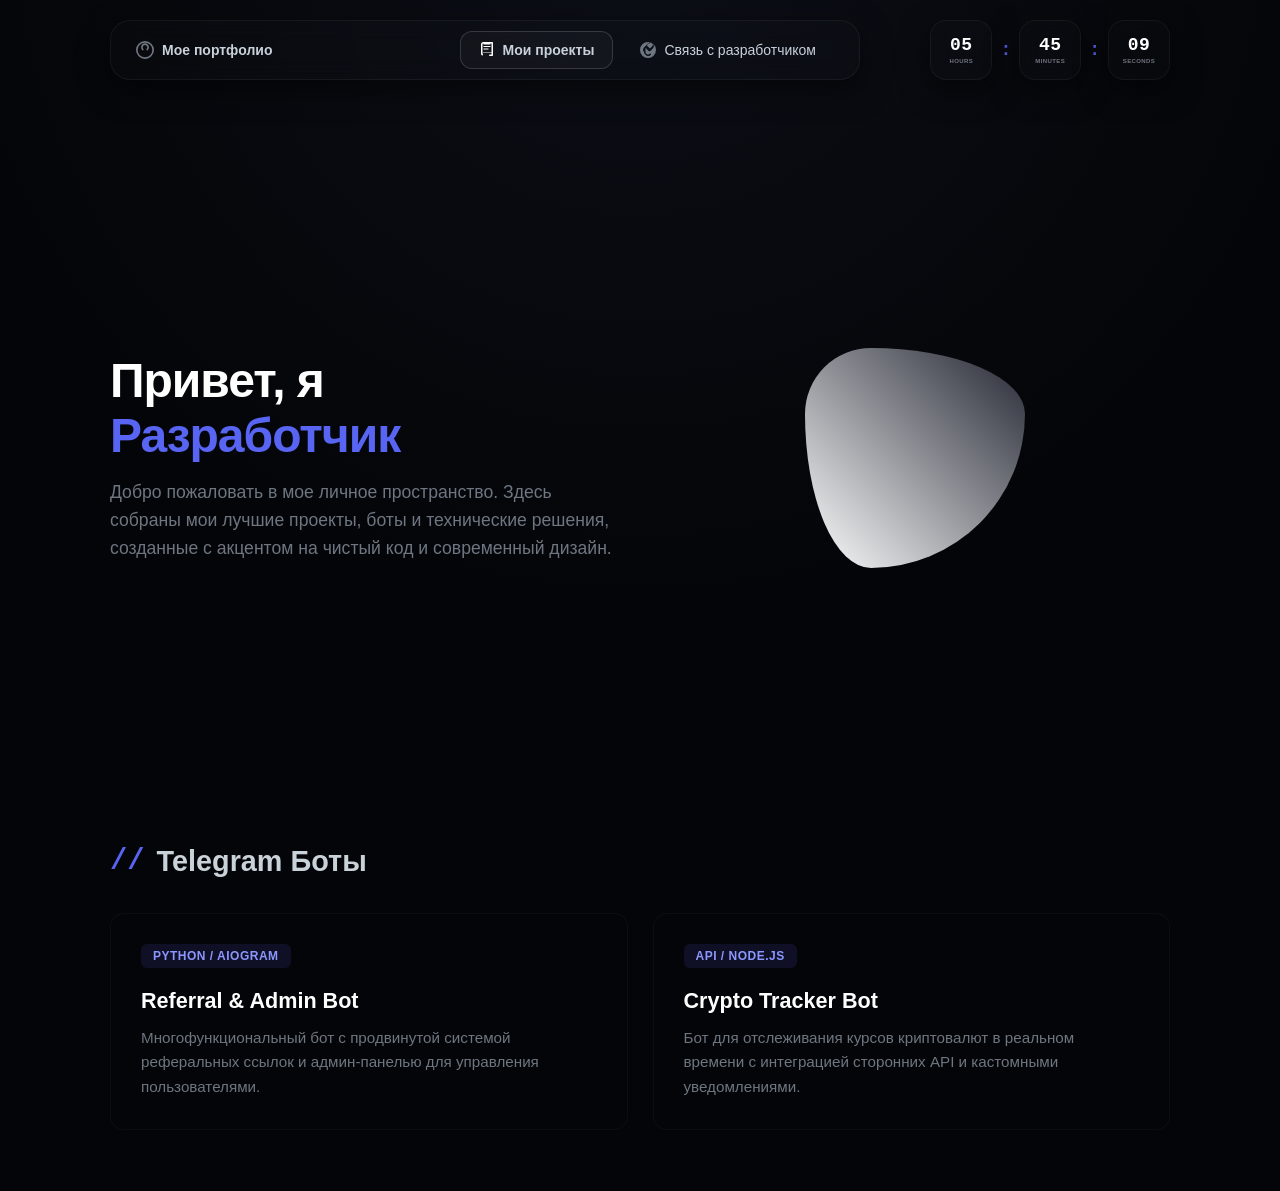
==== index.html @ 7e6b0df4 "Update index.html" ====
<!DOCTYPE html>
<html lang="ru">
<head>
    <meta charset="UTF-8">
    <meta name="viewport" content="width=device-width, initial-scale=1.0">
    <title>Мое Портфолио | Главная</title>
    <link rel="stylesheet" href="style.css">
</head>
<body>

    <div id="loader">
        <div class="loader-content">
            <div class="wave-text">
                <span>За</span><span>г</span><span>р</span><span>у</span><span>з</span><span>к</span><span>а</span><span>...</span>
            </div>
            <div class="wave-dots">
                <div class="loader-pill"></div>
                <div class="loader-pill"></div>
                <div class="loader-pill"></div>
            </div>
        </div>
    </div>

    <header class="gh-header main-content-loaded">
        <div class="gh-container">
            <div class="gh-nav-item brand">
                <svg class="gh-icon" viewBox="0 0 16 16" width="18" height="18"><path fill="currentColor" d="M10.561 8.073a.75.75 0 1 1-1.122-1.001 2.22 2.22 0 0 0 .561-1.447c0-1.176-.856-2.125-2-2.125s-2 .949-2 2.125c0 .554.214 1.057.561 1.447a.75.75 0 1 1-1.122 1.001A3.72 3.72 0 0 1 4.5 5.625C4.5 3.632 6.058 2 8 2s3.5 1.632 3.5 3.625c0 .927-.348 1.771-.939 2.448Z"></path><path fill="currentColor" d="M8 0a8 8 0 1 1 0 16A8 8 0 0 1 8 0ZM1.5 8a6.5 6.5 0 1 0 13 0 6.5 6.5 0 0 0-13 0Z"></path></svg>
                <span>Мое портфолио</span>
            </div>
            
            <nav class="gh-nav-links">
                <a href="index.html" class="gh-nav-item active">
                    <svg class="gh-icon" viewBox="0 0 16 16" width="16" height="16"><path fill="currentColor" d="M2 2.5A2.5 2.5 0 0 1 4.5 0h8.75a.75.75 0 0 1 .75.75v12.5a.75.75 0 0 1-.75.75h-2.5a.75.75 0 1 1 0-1.5h1.75v-2h-8a1 1 0 0 0-.714 1.7.75.75 0 1 1-1.072 1.05A2.495 2.495 0 0 1 2 11.5Zm10.5 7V1.5h-8a1 1 0 0 0-1 1v8.5c0 .193.055.373.15.526A2.487 2.487 0 0 1 4.5 10h8ZM4.5 1.5h7v1h-7v-1Zm0 2.5h7v1h-7v-1Zm0 2.5h5v1h-5v-1Z"></path></svg>
                    <span>Мои проекты</span>
                </a>
                <a href="contacts.html" class="gh-nav-item">
                    <svg class="gh-icon" viewBox="0 0 16 16" width="16" height="16"><path fill="currentColor" d="M8 16A8 8 0 1 1 8 0a8 8 0 0 1 0 16ZM4 5v5a4 4 0 0 0 7.172 2.427l-1.06-1.06A2.5 2.5 0 0 1 5.5 10V5.78l3.15 3.15a1.25 1.25 0 0 0 1.768 0l2.333-2.333a3.5 3.5 0 0 0-4.95-4.95l-3 3A3.5 3.5 0 0 0 4 10Zm5.44-3.56a2 2 0 0 1 2.828 2.828l-2.334 2.334L6.78 3.44l2.334-2.334L9.44 1.44Z"></path></svg>
                    <span>Связь с разработчиком</span>
                </a>
            </nav>
        </div>
    </header>

    <div class="floating-clock-container main-content-loaded">
        <div class="clock-glass-card">
            <span id="hours">00</span>
            <span class="clock-card-label">HOURS</span>
        </div>
        <span class="clock-separator">:</span>
        <div class="clock-glass-card">
            <span id="minutes">00</span>
            <span class="clock-card-label">MINUTES</span>
        </div>
        <span class="clock-separator">:</span>
        <div class="clock-glass-card">
            <span id="seconds">00</span>
            <span class="clock-card-label">SECONDS</span>
        </div>
    </div>

    <main class="container main-content-loaded">
        <section class="hero">
            <div class="hero-info">
                <h1>Привет, я <span>Разработчик</span></h1>
                <p>Добро пожаловать в мое личное пространство. Здесь собраны мои лучшие проекты, боты и технические решения, созданные с акцентом на чистый код и современный дизайн.</p>
            </div>
            <div class="hero-visual">
                <div class="floating-interactive"></div>
            </div>
        </section>

        <section class="section" id="projects-nav">
            <h2 class="section-title">Telegram Боты</h2>
            <div class="grid">
                <div class="card">
                    <tag>Python / Aiogram</tag>
                    <h3>Referral & Admin Bot</h3>
                    <p>Многофункциональный бот с продвинутой системой реферальных ссылок и админ-панелью для управления пользователями.</p>
                </div>
                <div class="card">
                    <tag>API / Node.js</tag>
                    <h3>Crypto Tracker Bot</h3>
                    <p>Бот для отслеживания курсов криптовалют в реальном времени с интеграцией сторонних API и кастомными уведомлениями.</p>
                </div>
            </div>
        </section>
    </main>

    <script>
        window.addEventListener('DOMContentLoaded', () => {
            setTimeout(() => {
                const loader = document.getElementById('loader');
                if (loader) {
                    loader.style.opacity = '0';
                    loader.style.visibility = 'hidden';
                }
                document.querySelectorAll('.main-content-loaded').forEach(el => {
                    el.classList.add('visible');
                });
            }, 800);
        });

        function updateClock() {
            const now = new Date();
            const hours = now.getHours().toString().padStart(2, "0");
            const minutes = now.getMinutes().toString().padStart(2, "0");
            const seconds = now.getSeconds().toString().padStart(2, "0");
            
            if(document.getElementById("hours")) {
                document.getElementById("hours").textContent = hours;
                document.getElementById("minutes").textContent = minutes;
                document.getElementById("seconds").textContent = seconds;
            }
        }
        updateClock();
        setInterval(updateClock, 1000);
    </script>
</body>
</html>
---- style.css ----
/* ==========================================================================
   1. ПЕРЕМЕННЫЕ И УЛЬТРА-ТЕМНЫЙ ГЛУБОКИЙ ФОН
   ========================================================================== */
:root {
    --bg-color: #040508; 
    --card-bg: rgba(255, 255, 255, 0.005); 
    --card-border: rgba(255, 255, 255, 0.03);
    --accent-color: #5865F2; 
    --accent-glow: rgba(88, 101, 242, 0.3);
    --text-main: #c9d1d9;
    --text-muted: #6e7681; 
    --font: -apple-system, BlinkMacSystemFont, "Segoe UI", Helvetica, Arial, sans-serif;
}

* {
    box-sizing: border-box;
    margin: 0;
    padding: 0;
    scroll-behavior: smooth;
}

body {
    background-color: var(--bg-color);
    background-image: radial-gradient(circle at 50% -10%, #0c0f17 0%, #040508 60%);
    background-attachment: fixed;
    color: var(--text-main);
    font-family: var(--font);
    overflow-x: hidden;
    padding-top: 110px; 
}

.container {
    max-width: 1100px;
    margin: 0 auto;
    padding: 0 20px;
}

.main-content-loaded {
    opacity: 0;
    visibility: hidden;
    transition: opacity 0.6s ease-in-out, visibility 0.6s;
}

.main-content-loaded.visible {
    opacity: 1;
    visibility: visible;
}

/* ==========================================================================
   2. ПАРЯЩАЯ ВЕРХНЯЯ ПАНЕЛЬ (Выровнена слева с отступом)
   ========================================================================== */
.gh-header {
    position: fixed;
    top: 20px; 
    left: calc((100% - 1100px) / 2 + 20px); /* Привязка к сетке контейнера */
    width: calc(100% - 370px); /* Оставляем справа место под блок часов */
    max-width: 750px;
    height: 60px;
    background-color: rgba(255, 255, 255, 0.01) !important; 
    border: 1px solid rgba(255, 255, 255, 0.05); 
    border-radius: 20px; 
    backdrop-filter: blur(12px); 
    -webkit-backdrop-filter: blur(12px);
    box-shadow: 0 10px 30px rgba(0, 0, 0, 0.5);
    z-index: 99999; 
    transition: all 0.3s ease;
}

/* На экранах, когда контейнер сжимается */
@media (min-width: 769px) and (max-width: 1150px) {
    .gh-header {
        left: 2.5%;
        width: 63%;
    }
}

.gh-container {
    width: 100%;
    height: 100%;
    padding: 0 24px;
    display: flex;
    align-items: center;
    justify-content: space-between; 
}

.gh-nav-links {
    display: flex;
    align-items: center;
    gap: 8px;
    height: 100%;
}

.gh-nav-item {
    display: flex;
    align-items: center;
    gap: 8px;
    padding: 10px 18px;
    color: var(--text-main);
    text-decoration: none;
    font-size: 14px;
    font-weight: 500;
    border-radius: 12px;
    border: 1px solid transparent; 
    cursor: pointer;
    white-space: nowrap;
    transition: all 0.3s cubic-bezier(0.25, 0.46, 0.45, 0.94);
}

.gh-nav-item.brand {
    cursor: default;
    font-weight: 600;
    padding-left: 0;
}

.gh-nav-item:not(.brand):hover {
    background-color: rgba(88, 101, 242, 0.03); 
    border-color: rgba(88, 101, 242, 0.4); 
    box-shadow: 0 0 15px var(--accent-glow); 
    color: #ffffff;
}

.gh-nav-item.active:not(.brand) {
    background-color: rgba(255, 255, 255, 0.03);
    border-color: rgba(255, 255, 255, 0.15);
    font-weight: 600;
}

.gh-icon {
    color: var(--text-muted);
    transition: color 0.3s ease;
}

.gh-nav-item:hover .gh-icon,
.gh-nav-item.active .gh-icon {
    color: #ffffff;
}

/* ==========================================================================
   2Б. ОТДЕЛЬНЫЕ ПАРЯЩИЕ ГОРИЗОНТАЛЬНЫЕ ЧАСЫ (По новому референсу)
   ========================================================================== */
.floating-clock-container {
    position: fixed;
    top: 20px;
    right: calc((100% - 1100px) / 2 + 20px); /* Симметрично выровнены с правого края */
    height: 60px;
    display: flex;
    align-items: center;
    gap: 8px;
    z-index: 99999;
}

@media (min-width: 769px) and (max-width: 1150px) {
    .floating-clock-container {
        right: 2.5%;
    }
}

/* Стиль изолированных прозрачных квадратов для цифр */
.clock-glass-card {
    width: 62px;
    height: 60px;
    background: rgba(255, 255, 255, 0.01);
    border: 1px solid rgba(255, 255, 255, 0.05);
    border-radius: 16px;
    display: flex;
    flex-direction: column;
    align-items: center;
    justify-content: center;
    backdrop-filter: blur(12px);
    -webkit-backdrop-filter: blur(12px);
    box-shadow: 0 10px 30px rgba(0, 0, 0, 0.5);
    transition: border-color 0.3s ease, box-shadow 0.3s ease, background-color 0.3s ease;
}

.floating-clock-container:hover .clock-glass-card {
    border-color: rgba(88, 101, 242, 0.25);
    background-color: rgba(88, 101, 242, 0.01);
    box-shadow: 0 4px 20px rgba(88, 101, 242, 0.1);
}

.clock-glass-card span:first-child {
    font-size: 18px;
    font-weight: 600;
    color: #ffffff;
    font-family: monospace;
    letter-spacing: 0.5px;
    line-height: 1.1;
}

.clock-card-label {
    font-size: 6px;
    color: var(--text-muted);
    font-weight: 700;
    letter-spacing: 0.4px;
    margin-top: 2px;
}

/* Разделительные точки между квадратами */
.clock-separator {
    font-size: 18px;
    color: var(--accent-color);
    font-weight: 700;
    font-family: monospace;
    animation: clockBlink 1s infinite;
    line-height: 60px;
    height: 60px;
    display: inline-block;
    vertical-align: middle;
}

@keyframes clockBlink {
    0%, 100% { opacity: 0.2; transform: scale(0.95); }
    50% { opacity: 1; transform: scale(1.05); }
}

/* ==========================================================================
   3. МИНИМАЛИСТИЧНЫЙ ВОЛНОВОЙ ЛОАДЕР
   ========================================================================== */
#loader {
    position: fixed;
    top: 0;
    left: 0;
    width: 100%;
    height: 100%;
    background-color: #040508;
    display: flex;
    justify-content: center;
    align-items: center;
    z-index: 999999;
    transition: opacity 0.5s ease, visibility 0.5s;
}

.loader-content { display: flex; flex-direction: column; align-items: center; gap: 15px; }
.wave-text { display: flex; font-size: 2.2rem; font-weight: 300; letter-spacing: 4px; color: #ffffff; }
.wave-text span { display: inline-block; animation: textWave 1.4s infinite ease-in-out; }
.wave-text span:nth-child(1) { animation-delay: 0.0s; }
.wave-text span:nth-child(2) { animation-delay: 0.1s; }
.wave-text span:nth-child(3) { animation-delay: 0.2s; }
.wave-text span:nth-child(4) { animation-delay: 0.3s; }
.wave-text span:nth-child(5) { animation-delay: 0.4s; }
.wave-text span:nth-child(6) { animation-delay: 0.5s; }
.wave-text span:nth-child(7) { animation-delay: 0.6s; }
.wave-text span:nth-child(8) { animation-delay: 0.7s; }

.wave-dots { display: flex; gap: 8px; }
.wave-dots .loader-pill { display: inline-block; width: 6px; height: 18px; background-color: var(--accent-color); border-radius: 10px; animation: pillWave 1.4s infinite ease-in-out; }
.wave-dots .loader-pill:nth-child(1) { animation-delay: 0.8s; }
.wave-dots .loader-pill:nth-child(2) { animation-delay: 0.9s; }
.wave-dots .loader-pill:nth-child(3) { animation-delay: 1.0s; }

@keyframes textWave { 0%, 100% { transform: translateY(0); opacity: 0.3; } 50% { transform: translateY(-8px); opacity: 1; } }
@keyframes pillWave { 0%, 100% { transform: scaleY(1); opacity: 0.3; } 50% { transform: scaleY(1.4); opacity: 1; background-color: #ffffff; box-shadow: 0 0 15px var(--accent-color); } }

/* ==========================================================================
   4. ГЛАВНЫЙ БЛОК (HERO) И КИНЕТИЧЕСКАЯ ДЕТАЛЬ
   ========================================================================== */
.hero { min-height: 75vh; display: flex; align-items: center; justify-content: space-between; gap: 40px; padding-top: 20px; }
.hero-info { flex: 1; max-width: 600px; }
.hero-info h1 { font-size: 3rem; font-weight: 700; margin-bottom: 15px; letter-spacing: -1px; color: #ffffff; }
.hero-info h1 span { color: var(--accent-color); }
.hero-info p { font-size: 1.1rem; color: var(--text-muted); line-height: 1.6; }
.hero-visual { flex: 1; display: flex; justify-content: center; align-items: center; }

.floating-interactive {
    width: 220px;
    height: 220px;
    background: linear-gradient(45deg, #ffffff, #222531); 
    border-radius: 30% 70% 70% 30% / 30% 30% 70% 70%;
    animation: morph 8s infinite ease-in-out, spin 15s infinite linear;
    cursor: pointer;
    box-shadow: 0 0 50px rgba(255, 255, 255, 0.01);
    transition: transform 0.4s cubic-bezier(0.175, 0.885, 0.32, 1.275), background 0.3s ease;
}
.floating-interactive:hover { transform: scale(1.08) rotate(15deg); background: linear-gradient(45deg, var(--accent-color), #ffffff); box-shadow: 0 0 50px rgba(88, 101, 242, 0.3); }

@keyframes morph { 0% { border-radius: 30% 70% 70% 30% / 30% 30% 70% 70%; } 50% { border-radius: 60% 40% 30% 70% / 50% 60% 40% 50%; } 100% { border-radius: 30% 70% 70% 30% / 30% 30% 70% 70%; } }
@keyframes spin { 100% { transform: rotate(360deg); } }

/* ==========================================================================
   5. НАВИГАЦИЯ ПО ПРОЕКТАМ И ПРОЗРАЧНЫЕ КАРТОЧКИ
   ========================================================================== */
.navigation-tabs { border-top: 1px solid rgba(255, 255, 255, 0.05); border-bottom: 1px solid rgba(255, 255, 255, 0.05); padding: 25px 0; margin: 40px 0; }
.nav-links { list-style: none; display: flex; gap: 35px; }
.nav-links a { color: var(--text-muted); text-decoration: none; font-size: 0.95rem; font-weight: 600; text-transform: uppercase; letter-spacing: 1.5px; transition: color 0.3s ease; position: relative; padding-bottom: 5px; }
.nav-links a::after { content: ''; position: absolute; bottom: 0; left: 0; width: 0; height: 2px; background-color: var(--accent-color); transition: width 0.3s ease; }
.nav-links a:hover { color: var(--text-main); }
.nav-links a:hover::after { width: 100%; }

.section { padding: 60px 0; }
.section-title { font-size: 1.8rem; margin-bottom: 35px; font-weight: 600; display: flex; align-items: center; gap: 12px; }
.section-title::before { content: '//'; color: var(--accent-color); font-family: monospace; font-weight: 700; }
.grid { display: grid; grid-template-columns: repeat(auto-fit, minmax(300px, 1fr)); gap: 25px; }

.card, .contact-box {
    background-color: var(--card-bg); 
    border: 1px solid var(--card-border); 
    border-radius: 14px; 
    padding: 30px; 
    transition: transform 0.3s cubic-bezier(0.25, 0.46, 0.45, 0.94), border-color 0.3s ease, background-color 0.3s ease;
}

.card:hover, .contact-box:hover { 
    transform: translateY(-5px); 
    background-color: rgba(255, 255, 255, 0.015);
    border-color: rgba(255, 255, 255, 0.12); 
    box-shadow: 0 15px 35px rgba(0, 0, 0, 0.4); 
}

.card tag { display: inline-block; background: rgba(88, 101, 242, 0.12); color: #8c96ff; padding: 5px 12px; border-radius: 6px; font-size: 0.75rem; font-weight: 700; margin-bottom: 20px; text-transform: uppercase; letter-spacing: 0.5px; }
.card h3 { font-size: 1.35rem; margin-bottom: 12px; color: #ffffff;}
.card p { color: var(--text-muted); font-size: 0.95rem; line-height: 1.6; }

.contact-box { padding: 60px 40px; text-align: center; }
.empty-notice { color: var(--text-muted); font-size: 1.1rem; font-style: italic; }

/* ==========================================================================
   6. АДАПТИВНОСТЬ ПОД МОБИЛЬНЫЕ УСТРОЙСТВА
   ========================================================================== */
@media (max-width: 768px) {
    .gh-header { position: static; width: 95%; max-width: none; margin: 10px auto; transform: none; left: auto; height: auto; padding: 10px 0; border-radius: 14px; }
    .gh-container { flex-direction: column; gap: 10px; padding: 0 15px; }
    .gh-nav-links { gap: 4px; }
    .gh-nav-item { padding: 6px 10px; font-size: 12px; }
    
    /* Смещение часов под шапку на мобилках */
    .floating-clock-container { position: static; justify-content: center; margin: 15px auto 0 auto; transform: none; right: auto; top: auto; }
    .clock-glass-card { width: 50px; height: 48px; border-radius: 10px; }
    .clock-glass-card span:first-child { font-size: 14px; }
    .clock-separator { font-size: 14px; line-height: 48px; height: 48px; }
    
    body { padding-top: 20px; }
    .hero { flex-direction: column-reverse; text-align: center; min-height: auto; padding-top: 20px; gap: 30px; }
    .hero-info h1 { font-size: 2.3rem; }
    .nav-links { justify-content: center; flex-wrap: wrap; gap: 20px; }
    .floating-interactive { width: 170px; height: 170px; }
    .section { padding: 40px 0; }
}
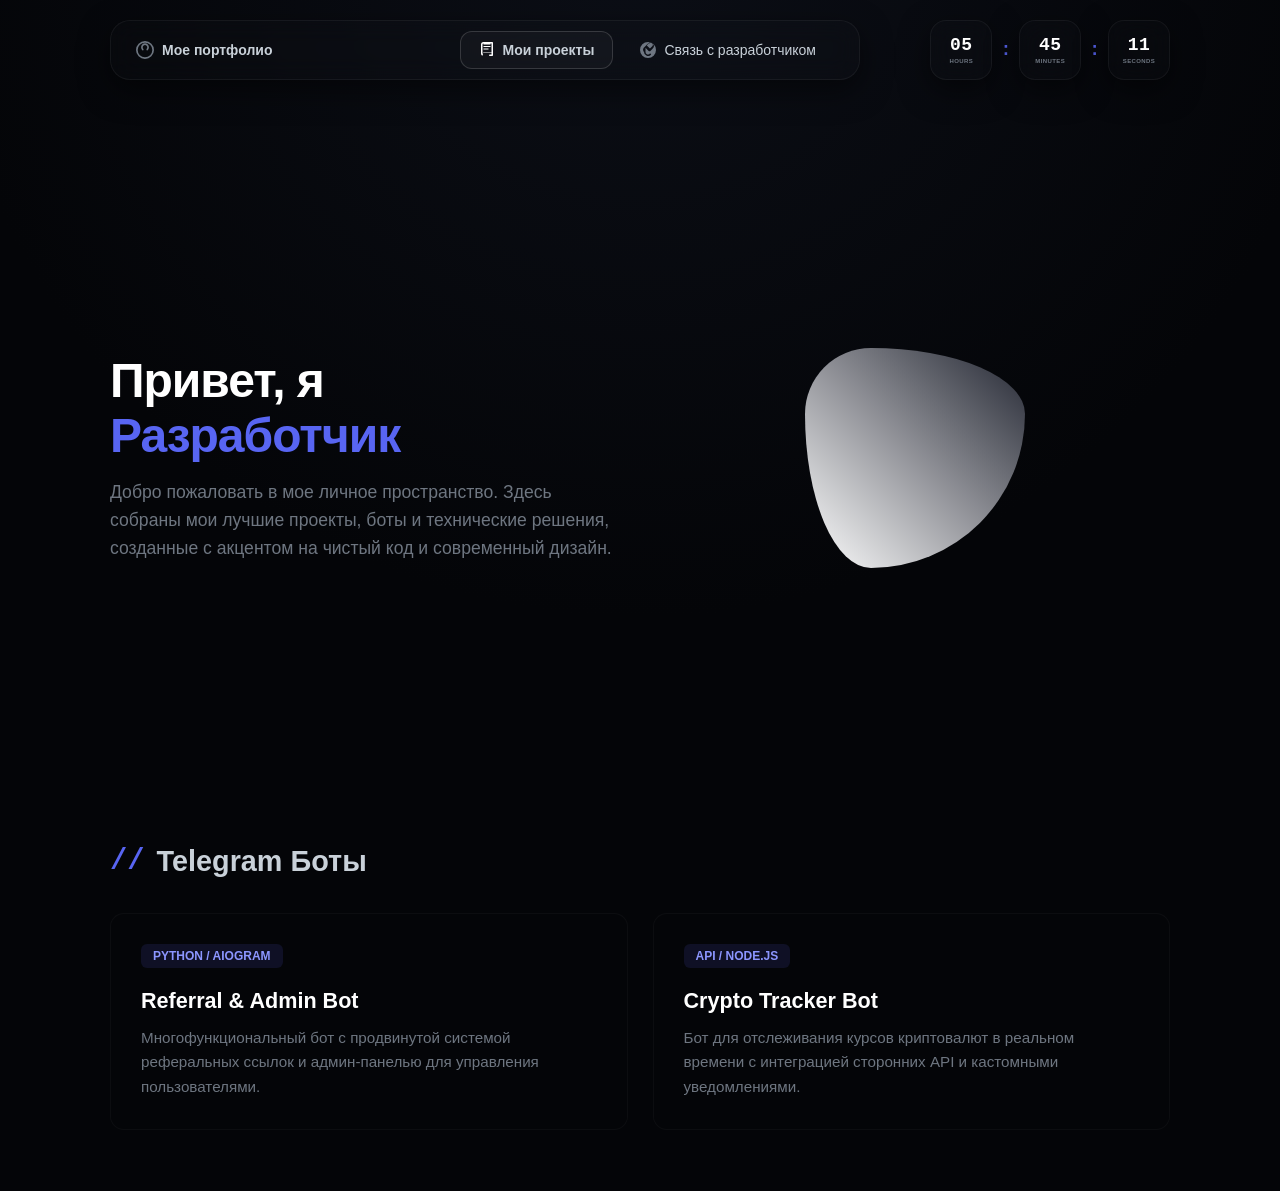
==== commit 27d5c8b5: "Update index.html" ====
--- a/index.html
+++ b/index.html
@@ -14,10 +14,10 @@
                 <span>За</span><span>г</span><span>р</span><span>у</span><span>з</span><span>к</span><span>а</span><span>...</span>
             </div>
             <div class="wave-dots">
-                <div class="loader-pill"></div>
-                <div class="loader-pill"></div>
-                <div class="loader-pill"></div>
-            </div>
+    <div class="loader-pill pill-1"></div>
+    <div class="loader-pill pill-2"></div>
+    <div class="loader-pill pill-3"></div>
+</div>
         </div>
     </div>
 
--- a/style.css
+++ b/style.css
@@ -47,13 +47,13 @@
 }
 
 /* ==========================================================================
-   2. ПАРЯЩАЯ ВЕРХНЯЯ ПАНЕЛЬ (Выровнена слева с отступом)
+   2. ПАРЯЩАЯ ВЕРХНЯЯ ПАНЕЛЬ
    ========================================================================== */
 .gh-header {
     position: fixed;
     top: 20px; 
-    left: calc((100% - 1100px) / 2 + 20px); /* Привязка к сетке контейнера */
-    width: calc(100% - 370px); /* Оставляем справа место под блок часов */
+    left: calc((100% - 1100px) / 2 + 20px); 
+    width: calc(100% - 370px); 
     max-width: 750px;
     height: 60px;
     background-color: rgba(255, 255, 255, 0.01) !important; 
@@ -66,12 +66,8 @@
     transition: all 0.3s ease;
 }
 
-/* На экранах, когда контейнер сжимается */
 @media (min-width: 769px) and (max-width: 1150px) {
-    .gh-header {
-        left: 2.5%;
-        width: 63%;
-    }
+    .gh-header { left: 2.5%; width: 63%; }
 }
 
 .gh-container {
@@ -125,23 +121,16 @@
     font-weight: 600;
 }
 
-.gh-icon {
-    color: var(--text-muted);
-    transition: color 0.3s ease;
-}
-
-.gh-nav-item:hover .gh-icon,
-.gh-nav-item.active .gh-icon {
-    color: #ffffff;
-}
-
-/* ==========================================================================
-   2Б. ОТДЕЛЬНЫЕ ПАРЯЩИЕ ГОРИЗОНТАЛЬНЫЕ ЧАСЫ (По новому референсу)
+.gh-icon { color: var(--text-muted); transition: color 0.3s ease; }
+.gh-nav-item:hover .gh-icon, .gh-nav-item.active .gh-icon { color: #ffffff; }
+
+/* ==========================================================================
+   2Б. ОТДЕЛЬНЫЕ ПАРЯЩИЕ ГОРИЗОНТАЛЬНЫЕ ЧАСЫ
    ========================================================================== */
 .floating-clock-container {
     position: fixed;
     top: 20px;
-    right: calc((100% - 1100px) / 2 + 20px); /* Симметрично выровнены с правого края */
+    right: calc((100% - 1100px) / 2 + 20px); 
     height: 60px;
     display: flex;
     align-items: center;
@@ -150,12 +139,9 @@
 }
 
 @media (min-width: 769px) and (max-width: 1150px) {
-    .floating-clock-container {
-        right: 2.5%;
-    }
-}
-
-/* Стиль изолированных прозрачных квадратов для цифр */
+    .floating-clock-container { right: 2.5%; }
+}
+
 .clock-glass-card {
     width: 62px;
     height: 60px;
@@ -195,7 +181,6 @@
     margin-top: 2px;
 }
 
-/* Разделительные точки между квадратами */
 .clock-separator {
     font-size: 18px;
     color: var(--accent-color);
@@ -233,22 +218,8 @@
 .loader-content { display: flex; flex-direction: column; align-items: center; gap: 15px; }
 .wave-text { display: flex; font-size: 2.2rem; font-weight: 300; letter-spacing: 4px; color: #ffffff; }
 .wave-text span { display: inline-block; animation: textWave 1.4s infinite ease-in-out; }
-.wave-text span:nth-child(1) { animation-delay: 0.0s; }
-.wave-text span:nth-child(2) { animation-delay: 0.1s; }
-.wave-text span:nth-child(3) { animation-delay: 0.2s; }
-.wave-text span:nth-child(4) { animation-delay: 0.3s; }
-.wave-text span:nth-child(5) { animation-delay: 0.4s; }
-.wave-text span:nth-child(6) { animation-delay: 0.5s; }
-.wave-text span:nth-child(7) { animation-delay: 0.6s; }
-.wave-text span:nth-child(8) { animation-delay: 0.7s; }
-
-.wave-dots { display: flex; gap: 8px; }
+@keyframes textWave { 0%, 100% { transform: translateY(0); opacity: 0.3; } 50% { transform: translateY(-8px); opacity: 1; } }
 .wave-dots .loader-pill { display: inline-block; width: 6px; height: 18px; background-color: var(--accent-color); border-radius: 10px; animation: pillWave 1.4s infinite ease-in-out; }
-.wave-dots .loader-pill:nth-child(1) { animation-delay: 0.8s; }
-.wave-dots .loader-pill:nth-child(2) { animation-delay: 0.9s; }
-.wave-dots .loader-pill:nth-child(3) { animation-delay: 1.0s; }
-
-@keyframes textWave { 0%, 100% { transform: translateY(0); opacity: 0.3; } 50% { transform: translateY(-8px); opacity: 1; } }
 @keyframes pillWave { 0%, 100% { transform: scaleY(1); opacity: 0.3; } 50% { transform: scaleY(1.4); opacity: 1; background-color: #ffffff; box-shadow: 0 0 15px var(--accent-color); } }
 
 /* ==========================================================================
@@ -269,23 +240,15 @@
     animation: morph 8s infinite ease-in-out, spin 15s infinite linear;
     cursor: pointer;
     box-shadow: 0 0 50px rgba(255, 255, 255, 0.01);
-    transition: transform 0.4s cubic-bezier(0.175, 0.885, 0.32, 1.275), background 0.3s ease;
+    transition: transform 0.4s cubic-bezier(0.175, 0.885, 0.32, 1.275);
 }
 .floating-interactive:hover { transform: scale(1.08) rotate(15deg); background: linear-gradient(45deg, var(--accent-color), #ffffff); box-shadow: 0 0 50px rgba(88, 101, 242, 0.3); }
-
-@keyframes morph { 0% { border-radius: 30% 70% 70% 30% / 30% 30% 70% 70%; } 50% { border-radius: 60% 40% 30% 70% / 50% 60% 40% 50%; } 100% { border-radius: 30% 70% 70% 30% / 30% 30% 70% 70%; } }
+@keyframes morph { 0%, 100% { border-radius: 30% 70% 70% 30% / 30% 30% 70% 70%; } 50% { border-radius: 60% 40% 30% 70% / 50% 60% 40% 50%; } }
 @keyframes spin { 100% { transform: rotate(360deg); } }
 
 /* ==========================================================================
-   5. НАВИГАЦИЯ ПО ПРОЕКТАМ И ПРОЗРАЧНЫЕ КАРТОЧКИ
-   ========================================================================== */
-.navigation-tabs { border-top: 1px solid rgba(255, 255, 255, 0.05); border-bottom: 1px solid rgba(255, 255, 255, 0.05); padding: 25px 0; margin: 40px 0; }
-.nav-links { list-style: none; display: flex; gap: 35px; }
-.nav-links a { color: var(--text-muted); text-decoration: none; font-size: 0.95rem; font-weight: 600; text-transform: uppercase; letter-spacing: 1.5px; transition: color 0.3s ease; position: relative; padding-bottom: 5px; }
-.nav-links a::after { content: ''; position: absolute; bottom: 0; left: 0; width: 0; height: 2px; background-color: var(--accent-color); transition: width 0.3s ease; }
-.nav-links a:hover { color: var(--text-main); }
-.nav-links a:hover::after { width: 100%; }
-
+   5. СЕКЦИИ И КАРТОЧКИ
+   ========================================================================== */
 .section { padding: 60px 0; }
 .section-title { font-size: 1.8rem; margin-bottom: 35px; font-weight: 600; display: flex; align-items: center; gap: 12px; }
 .section-title::before { content: '//'; color: var(--accent-color); font-family: monospace; font-weight: 700; }
@@ -296,42 +259,133 @@
     border: 1px solid var(--card-border); 
     border-radius: 14px; 
     padding: 30px; 
-    transition: transform 0.3s cubic-bezier(0.25, 0.46, 0.45, 0.94), border-color 0.3s ease, background-color 0.3s ease;
-}
-
-.card:hover, .contact-box:hover { 
-    transform: translateY(-5px); 
-    background-color: rgba(255, 255, 255, 0.015);
-    border-color: rgba(255, 255, 255, 0.12); 
-    box-shadow: 0 15px 35px rgba(0, 0, 0, 0.4); 
-}
-
-.card tag { display: inline-block; background: rgba(88, 101, 242, 0.12); color: #8c96ff; padding: 5px 12px; border-radius: 6px; font-size: 0.75rem; font-weight: 700; margin-bottom: 20px; text-transform: uppercase; letter-spacing: 0.5px; }
+    transition: transform 0.3s cubic-bezier(0.25, 0.46, 0.45, 0.94), border-color 0.3s ease;
+}
+.card:hover { transform: translateY(-5px); border-color: rgba(255, 255, 255, 0.12); box-shadow: 0 15px 35px rgba(0, 0, 0, 0.4); }
+.card tag { display: inline-block; background: rgba(88, 101, 242, 0.12); color: #8c96ff; padding: 5px 12px; border-radius: 6px; font-size: 0.75rem; font-weight: 700; margin-bottom: 20px; text-transform: uppercase; }
 .card h3 { font-size: 1.35rem; margin-bottom: 12px; color: #ffffff;}
 .card p { color: var(--text-muted); font-size: 0.95rem; line-height: 1.6; }
 
-.contact-box { padding: 60px 40px; text-align: center; }
-.empty-notice { color: var(--text-muted); font-size: 1.1rem; font-style: italic; }
+/* ==========================================================================
+   5Б. ОБНОВЛЕННАЯ СЕКЦИЯ СВЯЗИ С ВЫДВИЖНЫМИ КНОПКАМИ
+   ========================================================================== */
+.contact-box {
+    padding: 50px 40px;
+    text-align: center;
+    background: rgba(255, 255, 255, 0.003);
+    border-color: rgba(255, 255, 255, 0.02);
+}
+
+.contact-lead-text {
+    font-size: 1.2rem;
+    color: #ffffff;
+    line-height: 1.6;
+    margin-bottom: 15px;
+    font-weight: 400;
+}
+
+.contact-sub-title {
+    font-size: 1rem;
+    color: var(--text-muted);
+    text-transform: uppercase;
+    letter-spacing: 1.5px;
+    margin-bottom: 35px;
+}
+
+/* Контейнер интерактивной панели */
+.social-sliding-container {
+    display: flex;
+    justify-content: center;
+    align-items: center;
+    gap: 16px;
+    flex-wrap: wrap;
+    margin-top: 20px;
+}
+
+/* Общий стиль подвижной кнопки */
+.slide-social-btn {
+    display: flex;
+    align-items: center;
+    width: 50px; /* Изначально кнопка круглая */
+    height: 50px;
+    background: rgba(255, 255, 255, 0.01);
+    border: 1px solid rgba(255, 255, 255, 0.05);
+    border-radius: 25px;
+    overflow: hidden; /* Прячет вылезающий текст */
+    cursor: pointer;
+    text-decoration: none;
+    color: var(--text-main);
+    transition: width 0.5s cubic-bezier(0.175, 0.885, 0.32, 1.15), 
+                border-color 0.3s ease, 
+                box-shadow 0.3s ease;
+}
+
+/* Внутренняя обертка иконки */
+.btn-icon-wrapper {
+    width: 48px;
+    height: 48px;
+    display: flex;
+    align-items: center;
+    justify-content: center;
+    flex-shrink: 0; /* Не дает иконке сжиматься */
+    color: var(--text-muted);
+    transition: color 0.3s ease;
+}
+
+/* Текст внутри, который будет выдвигаться */
+.btn-sliding-text {
+    font-size: 14px;
+    font-weight: 600;
+    padding-left: 5px;
+    padding-right: 20px;
+    white-space: nowrap;
+    opacity: 0;
+    transform: translateX(-10px);
+    transition: opacity 0.3s ease, transform 0.4s ease;
+}
+
+/* ЭФФЕКТ НАВЕДЕНИЯ (ВЫДВИЖЕНИЕ И СВЕЧЕНИЕ) */
+.slide-social-btn:hover {
+    border-color: rgba(88, 101, 242, 0.4);
+    box-shadow: 0 0 15px var(--accent-glow);
+    background: rgba(88, 101, 242, 0.03);
+    color: #ffffff;
+}
+
+.slide-social-btn:hover .btn-icon-wrapper {
+    color: #ffffff;
+}
+
+.slide-social-btn:hover .btn-sliding-text {
+    opacity: 1;
+    transform: translateX(0);
+}
+
+/* Кастомная адаптивная ширина под длину каждого текста при наведении */
+.slide-social-btn.tg-btn:hover { width: 190px; }
+.slide-social-btn.dc-btn:hover { width: 200px; }
+.slide-social-btn.mail-btn:hover { width: 245px; }
+.slide-social-btn.steam-btn:hover { width: 180px; }
 
 /* ==========================================================================
    6. АДАПТИВНОСТЬ ПОД МОБИЛЬНЫЕ УСТРОЙСТВА
    ========================================================================== */
 @media (max-width: 768px) {
-    .gh-header { position: static; width: 95%; max-width: none; margin: 10px auto; transform: none; left: auto; height: auto; padding: 10px 0; border-radius: 14px; }
+    .gh-header { position: static; width: 95%; margin: 10px auto; transform: none; left: auto; height: auto; padding: 10px 0; border-radius: 14px; }
     .gh-container { flex-direction: column; gap: 10px; padding: 0 15px; }
-    .gh-nav-links { gap: 4px; }
     .gh-nav-item { padding: 6px 10px; font-size: 12px; }
     
-    /* Смещение часов под шапку на мобилках */
-    .floating-clock-container { position: static; justify-content: center; margin: 15px auto 0 auto; transform: none; right: auto; top: auto; }
+    .floating-clock-container { position: static; justify-content: center; margin: 15px auto 0 auto; }
     .clock-glass-card { width: 50px; height: 48px; border-radius: 10px; }
     .clock-glass-card span:first-child { font-size: 14px; }
     .clock-separator { font-size: 14px; line-height: 48px; height: 48px; }
     
     body { padding-top: 20px; }
-    .hero { flex-direction: column-reverse; text-align: center; min-height: auto; padding-top: 20px; gap: 30px; }
+    .hero { flex-direction: column-reverse; text-align: center; min-height: auto; gap: 30px; }
     .hero-info h1 { font-size: 2.3rem; }
-    .nav-links { justify-content: center; flex-wrap: wrap; gap: 20px; }
-    .floating-interactive { width: 170px; height: 170px; }
-    .section { padding: 40px 0; }
-}
+    .grid { grid-template-columns: 1fr; }
+    
+    /* На мобилках кнопки сразу делаем слегка раскрытыми */
+    .slide-social-btn { width: auto !important; border-radius: 12px; padding-right: 10px; }
+    .btn-sliding-text { opacity: 1; transform: translateX(0); }
+}
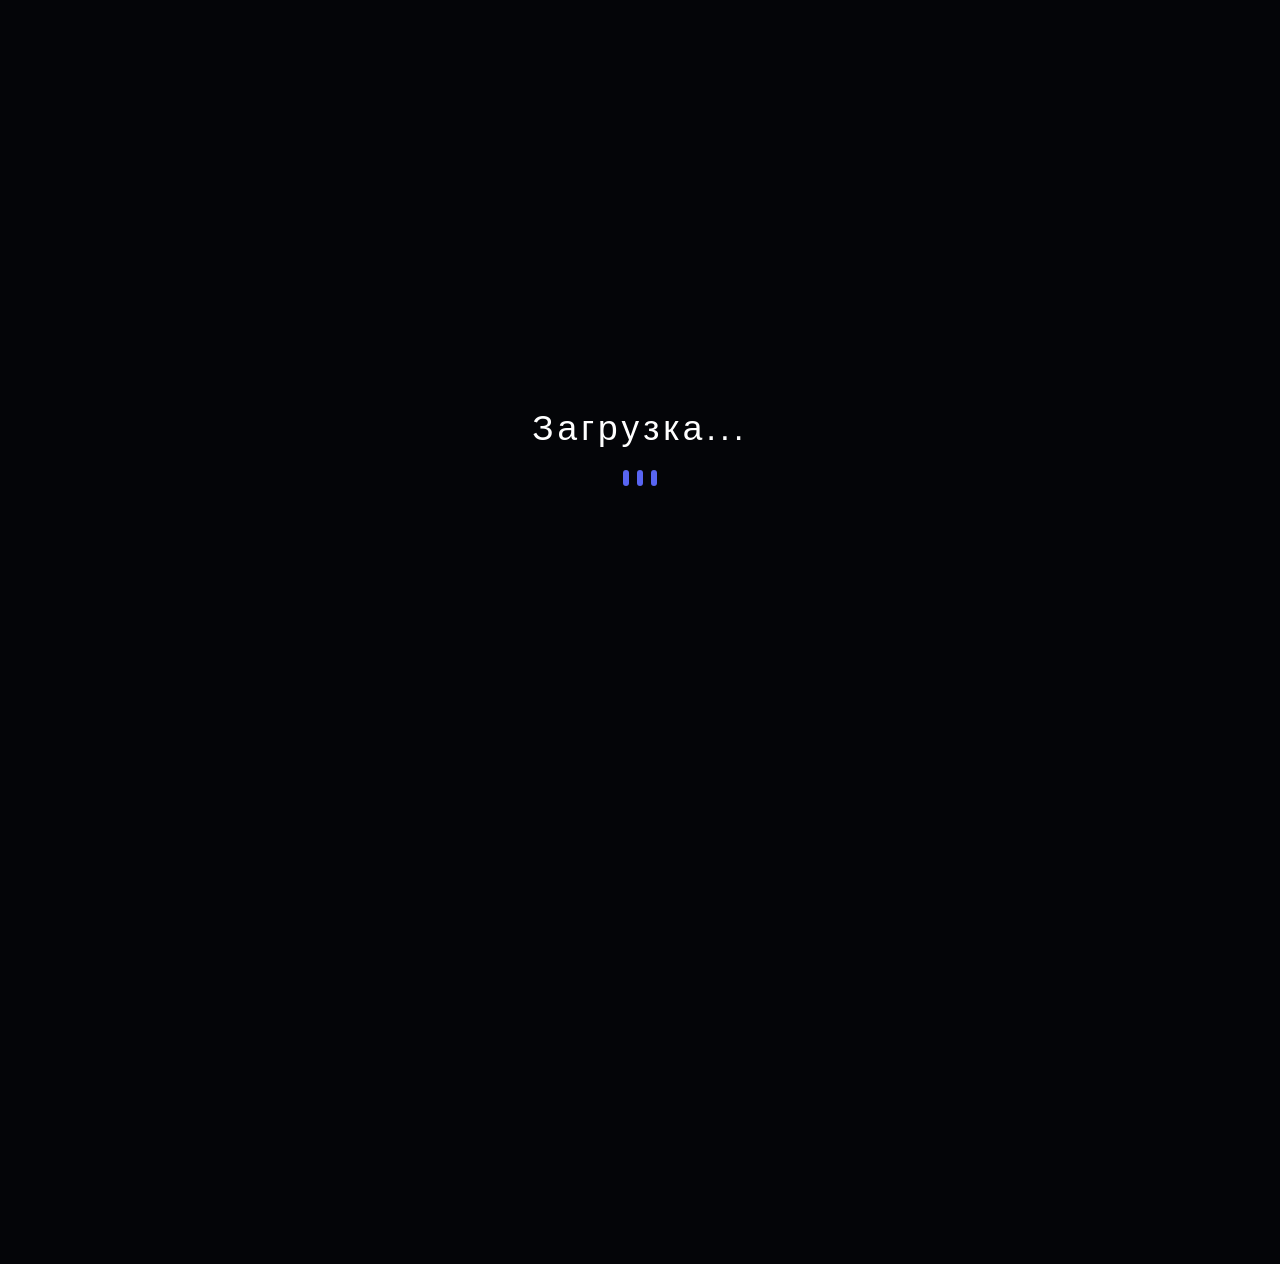
==== commit cdf389d8: "Update index.html" ====
--- a/index.html
+++ b/index.html
@@ -14,52 +14,64 @@
                 <span>За</span><span>г</span><span>р</span><span>у</span><span>з</span><span>к</span><span>а</span><span>...</span>
             </div>
             <div class="wave-dots">
-    <div class="loader-pill pill-1"></div>
-    <div class="loader-pill pill-2"></div>
-    <div class="loader-pill pill-3"></div>
-</div>
+                <div class="loader-pill pill-1"></div>
+                <div class="loader-pill pill-2"></div>
+                <div class="loader-pill pill-3"></div>
+            </div>
         </div>
     </div>
 
-    <header class="gh-header main-content-loaded">
-        <div class="gh-container">
+<header class="gh-header main-content-loaded">
+    <div class="gh-container">
+        
+        <div class="gh-nav-block">
             <div class="gh-nav-item brand">
-                <svg class="gh-icon" viewBox="0 0 16 16" width="18" height="18"><path fill="currentColor" d="M10.561 8.073a.75.75 0 1 1-1.122-1.001 2.22 2.22 0 0 0 .561-1.447c0-1.176-.856-2.125-2-2.125s-2 .949-2 2.125c0 .554.214 1.057.561 1.447a.75.75 0 1 1-1.122 1.001A3.72 3.72 0 0 1 4.5 5.625C4.5 3.632 6.058 2 8 2s3.5 1.632 3.5 3.625c0 .927-.348 1.771-.939 2.448Z"></path><path fill="currentColor" d="M8 0a8 8 0 1 1 0 16A8 8 0 0 1 8 0ZM1.5 8a6.5 6.5 0 1 0 13 0 6.5 6.5 0 0 0-13 0Z"></path></svg>
-                <span>Мое портфолио</span>
+                <svg class="gh-icon" viewBox="0 0 16 16" width="18" height="18">
+                    <path fill="currentColor" d="M10.561 8.073a.75.75 0 1 1-1.122-1.001 2.22 2.22 0 0 0 .561-1.447c0-1.176-.856-2.125-2-2.125s-2 .949-2 2.125c0 .554.214 1.057.561 1.447a.75.75 0 1 1-1.122 1.001A3.72 3.72 0 0 1 4.5 5.625C4.5 3.632 6.058 2 8 2s3.5 1.632 3.5 3.625c0 .927-.348 1.771-.939 2.448Z"></path>
+                    <path fill="currentColor" d="M8 0a8 8 0 1 1 0 16A8 8 0 0 1 8 0ZM1.5 8a6.5 6.5 0 1 0 13 0 6.5 6.5 0 0 0-13 0Z"></path>
+                </svg>
+                <span>Моё портфолио</span>
             </div>
             
             <nav class="gh-nav-links">
                 <a href="index.html" class="gh-nav-item active">
-                    <svg class="gh-icon" viewBox="0 0 16 16" width="16" height="16"><path fill="currentColor" d="M2 2.5A2.5 2.5 0 0 1 4.5 0h8.75a.75.75 0 0 1 .75.75v12.5a.75.75 0 0 1-.75.75h-2.5a.75.75 0 1 1 0-1.5h1.75v-2h-8a1 1 0 0 0-.714 1.7.75.75 0 1 1-1.072 1.05A2.495 2.495 0 0 1 2 11.5Zm10.5 7V1.5h-8a1 1 0 0 0-1 1v8.5c0 .193.055.373.15.526A2.487 2.487 0 0 1 4.5 10h8ZM4.5 1.5h7v1h-7v-1Zm0 2.5h7v1h-7v-1Zm0 2.5h5v1h-5v-1Z"></path></svg>
+                    <svg class="gh-icon" viewBox="0 0 16 16" width="16" height="16">
+                        <path fill="currentColor" d="M2 2.5A2.5 2.5 0 0 1 4.5 0h8.75a.75.75 0 0 1 .75.75v12.5a.75.75 0 0 1-.75.75h-2.5a.75.75 0 1 1 0-1.5h1.75v-2h-8a1 1 0 0 0-.714 1.7.75.75 0 1 1-1.072 1.05A2.495 2.495 0 0 1 2 11.5Zm10.5 7V1.5h-8a1 1 0 0 0-1 1v8.5c0 .193.055.373.15.526A2.487 2.487 0 0 1 4.5 10h8ZM4.5 1.5h7v1h-7v-1Zm0 2.5h7v1h-7v-1Zm0 2.5h5v1h-5v-1Z"></path>
+                    </svg>
                     <span>Мои проекты</span>
                 </a>
                 <a href="contacts.html" class="gh-nav-item">
-                    <svg class="gh-icon" viewBox="0 0 16 16" width="16" height="16"><path fill="currentColor" d="M8 16A8 8 0 1 1 8 0a8 8 0 0 1 0 16ZM4 5v5a4 4 0 0 0 7.172 2.427l-1.06-1.06A2.5 2.5 0 0 1 5.5 10V5.78l3.15 3.15a1.25 1.25 0 0 0 1.768 0l2.333-2.333a3.5 3.5 0 0 0-4.95-4.95l-3 3A3.5 3.5 0 0 0 4 10Zm5.44-3.56a2 2 0 0 1 2.828 2.828l-2.334 2.334L6.78 3.44l2.334-2.334L9.44 1.44Z"></path></svg>
+                    <svg class="gh-icon" viewBox="0 0 16 16" width="16" height="16">
+                        <path fill="currentColor" d="M8 16A8 8 0 1 1 8 0a8 8 0 0 1 0 16ZM4 5v5a4 4 0 0 0 7.172 2.427l-1.06-1.06A2.5 2.5 0 0 1 5.5 10V5.78l3.15 3.15a1.25 1.25 0 0 0 1.768 0l2.333-2.333a3.5 3.5 0 0 0-4.95-4.95l-3 3A3.5 3.5 0 0 0 4 10Zm5.44-3.56a2 2 0 0 1 2.828 2.828l-2.334 2.334L6.78 3.44l2.334-2.334L9.44 1.44Z"></path>
+                    </svg>
                     <span>Связь с разработчиком</span>
                 </a>
             </nav>
         </div>
-    </header>
 
-    <div class="floating-clock-container main-content-loaded">
-        <div class="clock-glass-card">
-            <span id="hours">00</span>
-            <span class="clock-card-label">HOURS</span>
+        <div class="floating-clock-container">
+            <div class="clock-glass-card">
+                <span id="hours">16</span>
+                <span class="clock-card-label">HOURS</span>
+            </div>
+            <span class="clock-separator">:</span>
+            <div class="clock-glass-card">
+                <span id="minutes">33</span>
+                <span class="clock-card-label">MINUTES</span>
+            </div>
+            <span class="clock-separator">:</span>
+            <div class="clock-glass-card">
+                <span id="seconds">36</span>
+                <span class="clock-card-label">SECONDS</span>
+            </div>
         </div>
-        <span class="clock-separator">:</span>
-        <div class="clock-glass-card">
-            <span id="minutes">00</span>
-            <span class="clock-card-label">MINUTES</span>
-        </div>
-        <span class="clock-separator">:</span>
-        <div class="clock-glass-card">
-            <span id="seconds">00</span>
-            <span class="clock-card-label">SECONDS</span>
-        </div>
+
     </div>
+</header>
 
     <main class="container main-content-loaded">
-        <section class="hero">
+        
+         <section class="hero">
             <div class="hero-info">
                 <h1>Привет, я <span>Разработчик</span></h1>
                 <p>Добро пожаловать в мое личное пространство. Здесь собраны мои лучшие проекты, боты и технические решения, созданные с акцентом на чистый код и современный дизайн.</p>
@@ -71,49 +83,44 @@
 
         <section class="section" id="projects-nav">
             <h2 class="section-title">Telegram Боты</h2>
-            <div class="grid">
-                <div class="card">
-                    <tag>Python / Aiogram</tag>
-                    <h3>Referral & Admin Bot</h3>
-                    <p>Многофункциональный бот с продвинутой системой реферальных ссылок и админ-панелью для управления пользователями.</p>
-                </div>
-                <div class="card">
-                    <tag>API / Node.js</tag>
-                    <h3>Crypto Tracker Bot</h3>
-                    <p>Бот для отслеживания курсов криптовалют в реальном времени с интеграцией сторонних API и кастомными уведомлениями.</p>
+            
+            <div class="carousel-container">
+                <div class="deck">
+                    <div class="carousel-card c1">
+                        <tag>Python / TeleBot</tag>
+                        <h3>Бот 1</h3>
+                        <p>Описание функционала и возможностей первого разработанного бота.</p>
+                    </div>
+                    
+                    <div class="carousel-card c2">
+                        <tag>Aiogram / API</tag>
+                        <h3>Бот 2</h3>
+                        <p>Описание интеграций, баз данных и административной панели бота.</p>
+                    </div>
+                    
+                    <div class="carousel-card c3">
+                        <tag>Node.js / Crypto</tag>
+                        <h3>Бот 3</h3>
+                        <p>Интеграция платежных систем, реферальные ссылки и кастомные уведомления.</p>
+                    </div>
+                    
+                    <div class="carousel-card c4">
+                        <tag>Python / WebApp</tag>
+                        <h3>Бот 4</h3>
+                        <p>Интерфейсы встроенных WebApp приложений и продвинутая аналитика.</p>
+                    </div>
+                    
+                    <div class="carousel-card c5">
+                        <tag>Бот-Ассистент</tag>
+                        <h3>Бот 5</h3>
+                        <p>Автоматизация процессов, рассылки и продвинутые методы модерации.</p>
+                    </div>
                 </div>
             </div>
         </section>
+
     </main>
 
-    <script>
-        window.addEventListener('DOMContentLoaded', () => {
-            setTimeout(() => {
-                const loader = document.getElementById('loader');
-                if (loader) {
-                    loader.style.opacity = '0';
-                    loader.style.visibility = 'hidden';
-                }
-                document.querySelectorAll('.main-content-loaded').forEach(el => {
-                    el.classList.add('visible');
-                });
-            }, 800);
-        });
-
-        function updateClock() {
-            const now = new Date();
-            const hours = now.getHours().toString().padStart(2, "0");
-            const minutes = now.getMinutes().toString().padStart(2, "0");
-            const seconds = now.getSeconds().toString().padStart(2, "0");
-            
-            if(document.getElementById("hours")) {
-                document.getElementById("hours").textContent = hours;
-                document.getElementById("minutes").textContent = minutes;
-                document.getElementById("seconds").textContent = seconds;
-            }
-        }
-        updateClock();
-        setInterval(updateClock, 1000);
-    </script>
+    <script src="script.js"></script>
 </body>
 </html>
--- a/style.css
+++ b/style.css
@@ -125,7 +125,7 @@
 .gh-nav-item:hover .gh-icon, .gh-nav-item.active .gh-icon { color: #ffffff; }
 
 /* ==========================================================================
-   2Б. ОТДЕЛЬНЫЕ ПАРЯЩИЕ ГОРИЗОНТАЛЬНЫЕ ЧАСЫ
+   3. ОТДЕЛЬНЫЕ ПАРЯЩИЕ ГОРИЗОНТАЛЬНЫЕ ЧАСЫ
    ========================================================================== */
 .floating-clock-container {
     position: fixed;
@@ -199,7 +199,7 @@
 }
 
 /* ==========================================================================
-   3. МИНИМАЛИСТИЧНЫЙ ВОЛНОВОЙ ЛОАДЕР
+   4. ПОЭТАПНЫЙ ЦИКЛИЧНЫЙ ЭКРАН ЗАГРУЗКИ
    ========================================================================== */
 #loader {
     position: fixed;
@@ -219,11 +219,35 @@
 .wave-text { display: flex; font-size: 2.2rem; font-weight: 300; letter-spacing: 4px; color: #ffffff; }
 .wave-text span { display: inline-block; animation: textWave 1.4s infinite ease-in-out; }
 @keyframes textWave { 0%, 100% { transform: translateY(0); opacity: 0.3; } 50% { transform: translateY(-8px); opacity: 1; } }
-.wave-dots .loader-pill { display: inline-block; width: 6px; height: 18px; background-color: var(--accent-color); border-radius: 10px; animation: pillWave 1.4s infinite ease-in-out; }
-@keyframes pillWave { 0%, 100% { transform: scaleY(1); opacity: 0.3; } 50% { transform: scaleY(1.4); opacity: 1; background-color: #ffffff; box-shadow: 0 0 15px var(--accent-color); } }
-
-/* ==========================================================================
-   4. ГЛАВНЫЙ БЛОК (HERO) И КИНЕТИЧЕСКАЯ ДЕТАЛЬ
+
+.wave-dots {
+    display: flex;
+    justify-content: center;
+    align-items: center;
+    gap: 8px;
+    height: 30px;
+}
+
+.wave-dots .loader-pill {
+    display: inline-block;
+    width: 6px;
+    height: 16px;
+    background-color: var(--accent-color);
+    border-radius: 10px;
+    animation: pillWave 0.9s infinite ease-in-out;
+}
+
+.wave-dots .pill-1 { animation-delay: 0s; }
+.wave-dots .pill-2 { animation-delay: 0.3s; }
+.wave-dots .pill-3 { animation-delay: 0.6s; }
+
+@keyframes pillWave {
+    0%, 100% { transform: scaleY(1); opacity: 0.35; background-color: var(--accent-color); }
+    50% { transform: scaleY(2.2); opacity: 1; background-color: #ffffff; box-shadow: 0 0 15px var(--accent-color); }
+}
+
+/* ==========================================================================
+   5. ГЛАВНЫЙ БЛОК (HERO) И КИНЕТИЧЕСКАЯ ДЕТАЛЬ
    ========================================================================== */
 .hero { min-height: 75vh; display: flex; align-items: center; justify-content: space-between; gap: 40px; padding-top: 20px; }
 .hero-info { flex: 1; max-width: 600px; }
@@ -247,7 +271,7 @@
 @keyframes spin { 100% { transform: rotate(360deg); } }
 
 /* ==========================================================================
-   5. СЕКЦИИ И КАРТОЧКИ
+   6. СЕКЦИИ, КАРТОЧКИ И БЛОК СВЯЗИ
    ========================================================================== */
 .section { padding: 60px 0; }
 .section-title { font-size: 1.8rem; margin-bottom: 35px; font-weight: 600; display: flex; align-items: center; gap: 12px; }
@@ -266,9 +290,6 @@
 .card h3 { font-size: 1.35rem; margin-bottom: 12px; color: #ffffff;}
 .card p { color: var(--text-muted); font-size: 0.95rem; line-height: 1.6; }
 
-/* ==========================================================================
-   5Б. ОБНОВЛЕННАЯ СЕКЦИЯ СВЯЗИ С ВЫДВИЖНЫМИ КНОПКАМИ
-   ========================================================================== */
 .contact-box {
     padding: 50px 40px;
     text-align: center;
@@ -292,7 +313,9 @@
     margin-bottom: 35px;
 }
 
-/* Контейнер интерактивной панели */
+/* ==========================================================================
+   7. ИНДИВИДУАЛЬНАЯ ПОДВИЖНАЯ ПОДСВЕТКА КНОПОК СВЯЗИ
+   ========================================================================== */
 .social-sliding-container {
     display: flex;
     justify-content: center;
@@ -302,37 +325,51 @@
     margin-top: 20px;
 }
 
-/* Общий стиль подвижной кнопки */
+/* Конфигурация цветов для каждого сервиса */
+.tg-btn   { --btn-color: #a336ff; --btn-glow: rgba(163, 54, 255, 0.15);  --btn-glow-active: rgba(163, 54, 255, 0.5); }
+.dc-btn   { --btn-color: #ffca28; --btn-glow: rgba(255, 202, 40, 0.12);   --btn-glow-active: rgba(255, 202, 40, 0.5); }
+.mail-btn { --btn-color: #0052ff; --btn-glow: rgba(0, 82, 255, 0.15);   --btn-glow-active: rgba(0, 82, 255, 0.5); }
+.steam-btn{ --btn-color: #00e676; --btn-glow: rgba(0, 230, 118, 0.15);  --btn-glow-active: rgba(0, 230, 118, 0.5); }
+
 .slide-social-btn {
     display: flex;
     align-items: center;
-    width: 50px; /* Изначально кнопка круглая */
+    width: 50px; 
     height: 50px;
-    background: rgba(255, 255, 255, 0.01);
-    border: 1px solid rgba(255, 255, 255, 0.05);
+    background: rgba(255, 255, 255, 0.005);
+    border: 1px solid rgba(255, 255, 255, 0.04);
+    border-bottom: 2px solid var(--btn-color); 
     border-radius: 25px;
-    overflow: hidden; /* Прячет вылезающий текст */
+    overflow: hidden; 
     cursor: pointer;
     text-decoration: none;
     color: var(--text-main);
+    box-shadow: inset 0 0 10px var(--btn-glow), 0 4px 12px rgba(0, 0, 0, 0.3);
+    
     transition: width 0.5s cubic-bezier(0.175, 0.885, 0.32, 1.15), 
                 border-color 0.3s ease, 
-                box-shadow 0.3s ease;
-}
-
-/* Внутренняя обертка иконки */
+                box-shadow 0.4s ease,
+                background-color 0.3s ease;
+}
+
 .btn-icon-wrapper {
     width: 48px;
     height: 48px;
     display: flex;
     align-items: center;
     justify-content: center;
-    flex-shrink: 0; /* Не дает иконке сжиматься */
-    color: var(--text-muted);
-    transition: color 0.3s ease;
-}
-
-/* Текст внутри, который будет выдвигаться */
+    flex-shrink: 0; 
+    color: var(--btn-color); 
+    filter: drop-shadow(0 0 4px var(--btn-glow));
+    transition: color 0.3s ease, filter 0.3s ease;
+}
+
+/* Гарантирует, что встроенный SVG всегда центрируется правильно */
+.btn-icon-wrapper svg {
+    display: block;
+    margin: auto;
+}
+
 .btn-sliding-text {
     font-size: 14px;
     font-weight: 600;
@@ -344,16 +381,17 @@
     transition: opacity 0.3s ease, transform 0.4s ease;
 }
 
-/* ЭФФЕКТ НАВЕДЕНИЯ (ВЫДВИЖЕНИЕ И СВЕЧЕНИЕ) */
+/* Эффект яркого парения при наведении */
 .slide-social-btn:hover {
-    border-color: rgba(88, 101, 242, 0.4);
-    box-shadow: 0 0 15px var(--accent-glow);
-    background: rgba(88, 101, 242, 0.03);
+    border-color: var(--btn-color);
+    box-shadow: 0 0 25px var(--btn-glow-active), inset 0 0 15px var(--btn-glow);
+    background-color: rgba(255, 255, 255, 0.02);
     color: #ffffff;
 }
 
 .slide-social-btn:hover .btn-icon-wrapper {
     color: #ffffff;
+    filter: drop-shadow(0 0 8px var(--btn-color));
 }
 
 .slide-social-btn:hover .btn-sliding-text {
@@ -361,14 +399,23 @@
     transform: translateX(0);
 }
 
-/* Кастомная адаптивная ширина под длину каждого текста при наведении */
+/* Динамическое расширение кнопок под текст */
 .slide-social-btn.tg-btn:hover { width: 190px; }
 .slide-social-btn.dc-btn:hover { width: 200px; }
 .slide-social-btn.mail-btn:hover { width: 245px; }
 .slide-social-btn.steam-btn:hover { width: 180px; }
 
-/* ==========================================================================
-   6. АДАПТИВНОСТЬ ПОД МОБИЛЬНЫЕ УСТРОЙСТВА
+/* Добавь это правило в style.css */
+.btn-custom-photo {
+    width: 22px;         /* Оптимальный размер иконки */
+    height: 22px;
+    object-fit: contain; /* Сохраняет пропорции логотипа */
+    border-radius: 50%;  /* Если нужно сделать аватарки круглыми */
+    pointer-events: none; /* Чтобы картинка не мешала кликам */
+}
+
+/* ==========================================================================
+   8. АДАПТИВНОСТЬ ПОД МОБИЛЬНЫЕ УСТРОЙСТВА
    ========================================================================== */
 @media (max-width: 768px) {
     .gh-header { position: static; width: 95%; margin: 10px auto; transform: none; left: auto; height: auto; padding: 10px 0; border-radius: 14px; }
@@ -385,7 +432,6 @@
     .hero-info h1 { font-size: 2.3rem; }
     .grid { grid-template-columns: 1fr; }
     
-    /* На мобилках кнопки сразу делаем слегка раскрытыми */
-    .slide-social-btn { width: auto !important; border-radius: 12px; padding-right: 10px; }
+    .slide-social-btn { width: auto !important; border-radius: 12px; padding-right: 10px; border-color: var(--btn-color); }
     .btn-sliding-text { opacity: 1; transform: translateX(0); }
 }
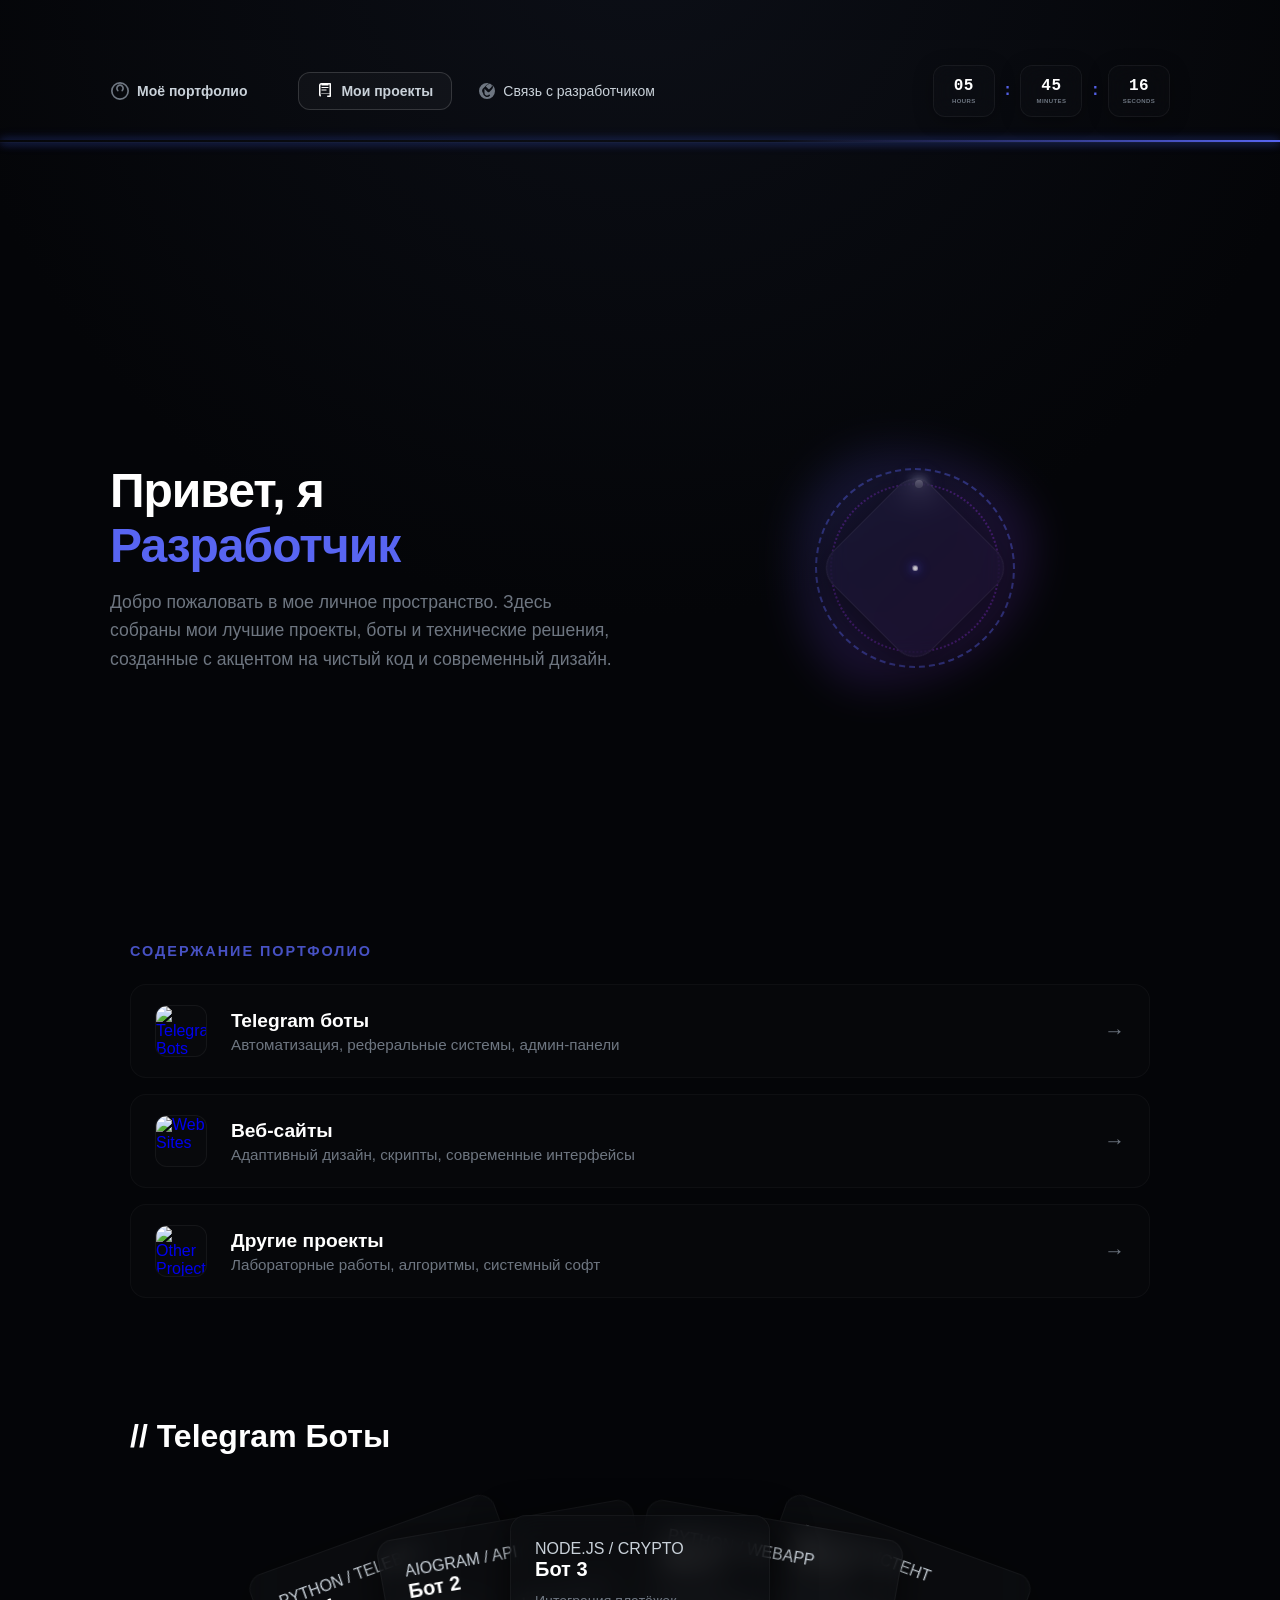
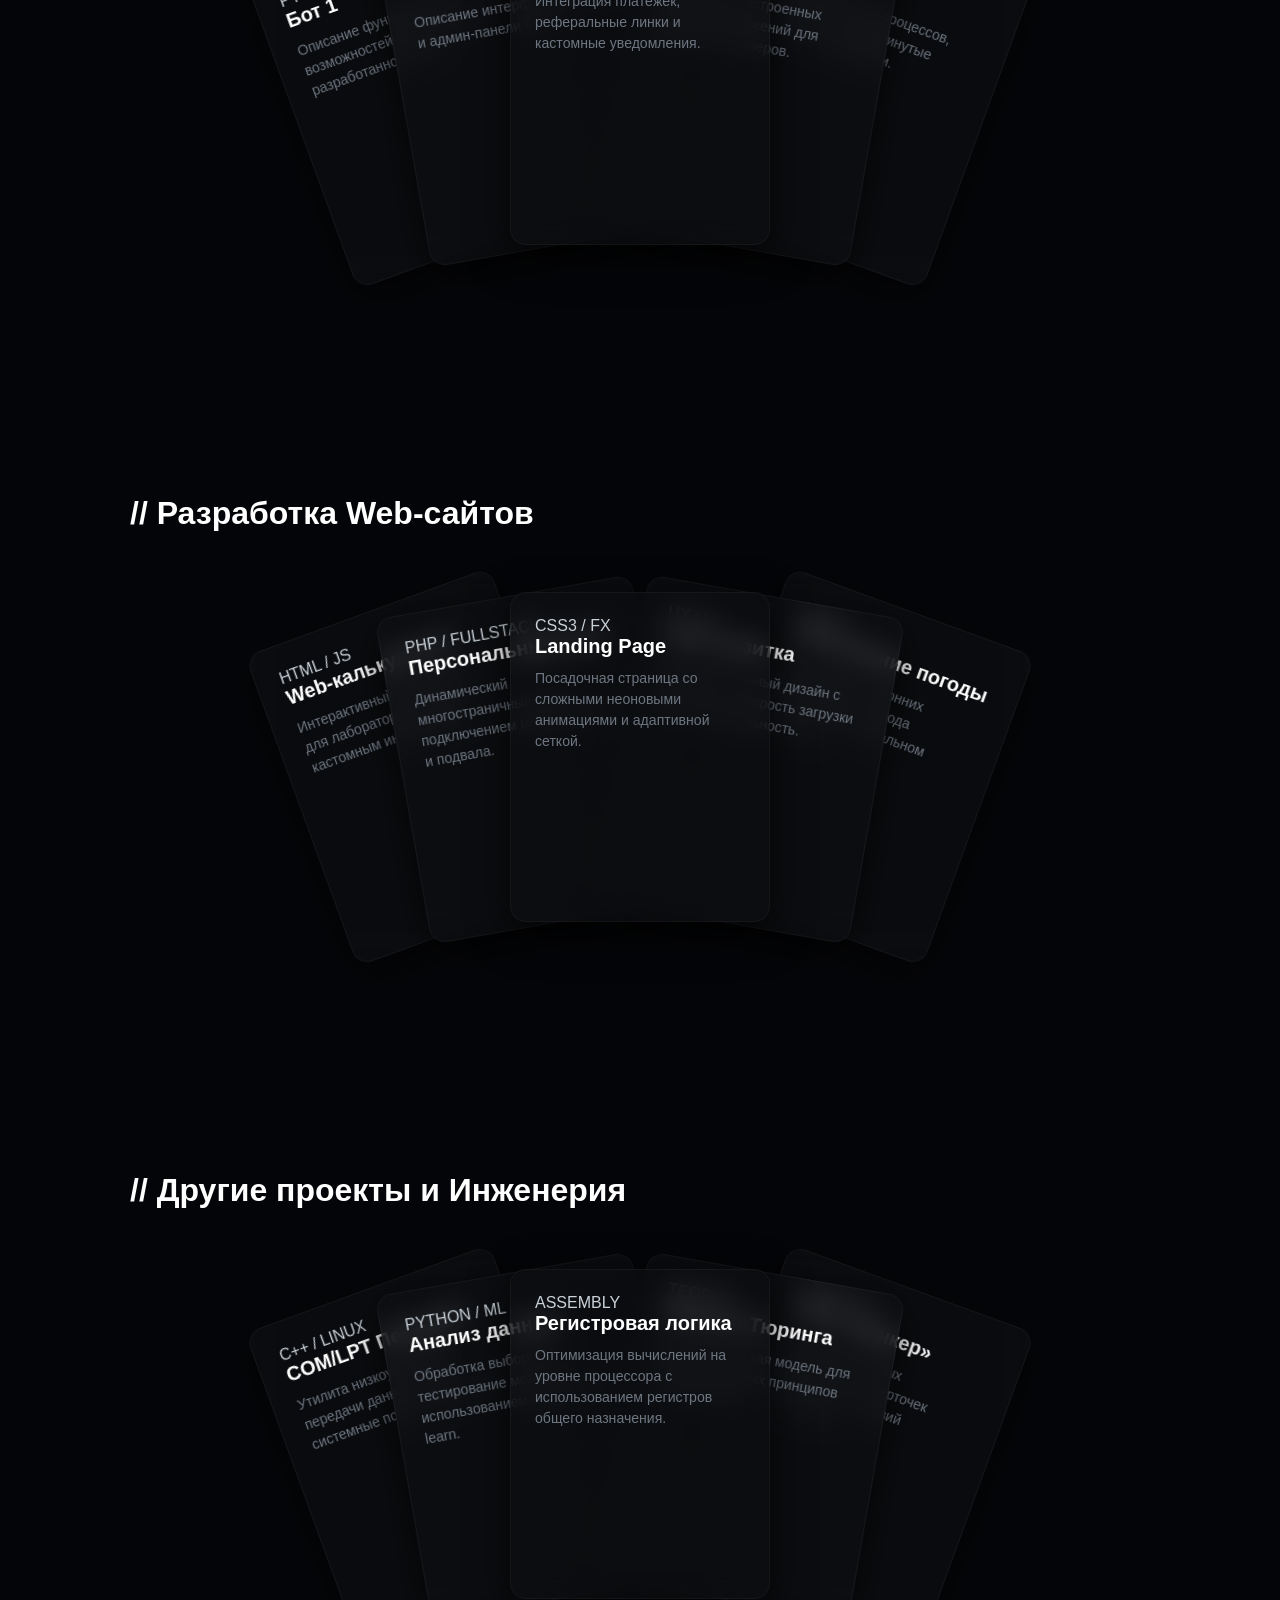
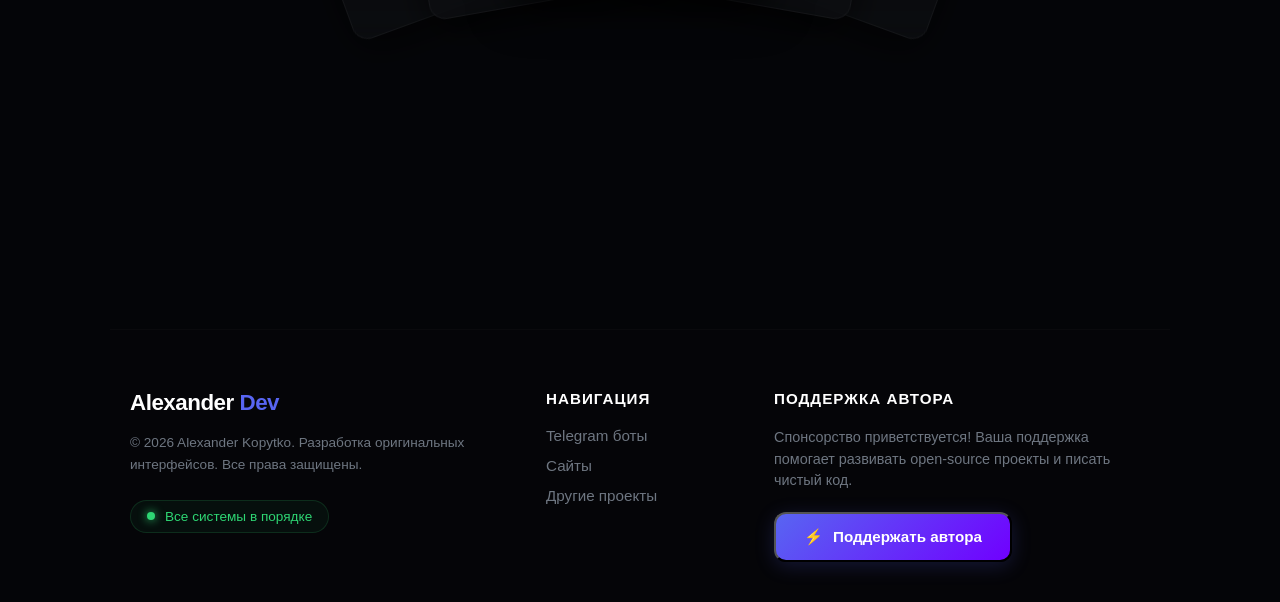
==== commit 32d4ed60: "Update index.html" ====
--- a/index.html
+++ b/index.html
@@ -77,47 +77,267 @@
                 <p>Добро пожаловать в мое личное пространство. Здесь собраны мои лучшие проекты, боты и технические решения, созданные с акцентом на чистый код и современный дизайн.</p>
             </div>
             <div class="hero-visual">
-                <div class="floating-interactive"></div>
-            </div>
+    <div class="cyber-core-container">
+        <div class="cyber-particle p1"></div>
+        <div class="cyber-particle p2"></div>
+        <div class="cyber-particle p3"></div>
+        <div class="cyber-particle p4"></div>
+
+        <div class="cyber-orbit-1"></div>
+        <div class="cyber-orbit-2"></div>
+        <div class="cyber-core-shield"></div>
+    </div>
+</div>
         </section>
-
-        <section class="section" id="projects-nav">
-            <h2 class="section-title">Telegram Боты</h2>
-            
-            <div class="carousel-container">
-                <div class="deck">
-                    <div class="carousel-card c1">
-                        <tag>Python / TeleBot</tag>
-                        <h3>Бот 1</h3>
-                        <p>Описание функционала и возможностей первого разработанного бота.</p>
+<section class="content-navigation-section">
+    <div class="section-container">
+        <h2 class="section-title-mini">Содержание портфолио</h2>
+        <div class="content-nav-grid">
+            
+            <a href="#tg-bots" class="content-nav-card">
+                <div class="nav-card-image-wrapper">
+                    <img src="images/bots.png" alt="Telegram Bots" class="nav-card-img">
+                </div>
+                <div class="nav-card-info">
+                    <h3>Telegram боты</h3>
+                    <p>Автоматизация, реферальные системы, админ-панели</p>
+                </div>
+                <div class="nav-card-arrow">→</div>
+            </a>
+            
+            <a href="#web-sites" class="content-nav-card">
+                <div class="nav-card-image-wrapper">
+                    <img src="images/web.png" alt="Web Sites" class="nav-card-img">
+                </div>
+                <div class="nav-card-info">
+                    <h3>Веб-сайты</h3>
+                    <p>Адаптивный дизайн, скрипты, современные интерфейсы</p>
+                </div>
+                <div class="nav-card-arrow">→</div>
+            </a>
+            
+            <a href="#other-projects" class="content-nav-card">
+                <div class="nav-card-image-wrapper">
+                    <img src="images/drygoe.png" alt="Other Projects" class="nav-card-img">
+                </div>
+                <div class="nav-card-info">
+                    <h3>Другие проекты</h3>
+                    <p>Лабораторные работы, алгоритмы, системный софт</p>
+                </div>
+                <div class="nav-card-arrow">→</div>
+            </a>
+            
+        </div>
+    </div>
+</section>
+
+<section id="tg-bots" class="projects-section">
+    <div class="section-container">
+        <h2 class="section-main-title">// Telegram Боты</h2>
+        <div class="carousel-deck tg-deck">
+            <div class="carousel-card c1">
+                <div class="card-glow"></div>
+                <div class="card-content">
+                    <span class="card-tag">PYTHON / TELEBOT</span>
+                    <h3>Бот 1</h3>
+                    <p>Описание функционала, возможностей и интеграций разработанного бота.</p>
+                </div>
+            </div>
+            <div class="carousel-card c2">
+                <div class="card-glow"></div>
+                <div class="card-content">
+                    <span class="card-tag">AIOGRAM / API</span>
+                    <h3>Бот 2</h3>
+                    <p>Описание интерфейса данных и админ-панели бота.</p>
+                </div>
+            </div>
+            <div class="carousel-card c3">
+                <div class="card-glow"></div>
+                <div class="card-content">
+                    <span class="card-tag">NODE.JS / CRYPTO</span>
+                    <h3>Бот 3</h3>
+                    <p>Интеграция платёжек, реферальные линки и кастомные уведомления.</p>
+                </div>
+            </div>
+            <div class="carousel-card c4">
+                <div class="card-glow"></div>
+                <div class="card-content">
+                    <span class="card-tag">PYTHON / WEBAPP</span>
+                    <h3>Бот 4</h3>
+                    <p>Интерфейсы встроенных WebApp приложений для продвинутых юзеров.</p>
+                </div>
+            </div>
+            <div class="carousel-card c5">
+                <div class="card-glow"></div>
+                <div class="card-content">
+                    <span class="card-tag">БОТ-АССИСТЕНТ</span>
+                    <h3>Бот 5</h3>
+                    <p>Автоматизация процессов, рассылки и продвинутые методы модерации.</p>
+                </div>
+            </div>
+        </div>
+    </div>
+</section>
+
+<section id="web-sites" class="projects-section">
+    <div class="section-container">
+        <h2 class="section-main-title">// Разработка Web-сайтов</h2>
+        <div class="carousel-deck web-deck">
+            <div class="carousel-card c1">
+                <div class="card-glow"></div>
+                <div class="card-content">
+                    <span class="card-tag">HTML / JS</span>
+                    <h3>Web-калькулятор</h3>
+                    <p>Интерактивный калькулятор для лабораторных работ с кастомным интерфейсом.</p>
+                </div>
+            </div>
+            <div class="carousel-card c2">
+                <div class="card-glow"></div>
+                <div class="card-content">
+                    <span class="card-tag">PHP / FULLSTACK</span>
+                    <h3>Персональный блог</h3>
+                    <p>Динамический многостраничный сайт с подключением модулей шапки и подвала.</p>
+                </div>
+            </div>
+            <div class="carousel-card c3">
+                <div class="card-glow"></div>
+                <div class="card-content">
+                    <span class="card-tag">CSS3 / FX</span>
+                    <h3>Landing Page</h3>
+                    <p>Посадочная страница со сложными неоновыми анимациями и адаптивной сеткой.</p>
+                </div>
+            </div>
+            <div class="carousel-card c4">
+                <div class="card-glow"></div>
+                <div class="card-content">
+                    <span class="card-tag">UX / UI</span>
+                    <h3>Сайт-визитка</h3>
+                    <p>Минималистичный дизайн с акцентом на скорость загрузки и производительность.</p>
+                </div>
+            </div>
+            <div class="carousel-card c5">
+                <div class="card-glow"></div>
+                <div class="card-content">
+                    <span class="card-tag">JS API</span>
+                    <h3>Приложение погоды</h3>
+                    <p>Интеграция сторонних сервисов для вывода информации в реальном времени.</p>
+                </div>
+            </div>
+        </div>
+    </div>
+</section>
+
+<section id="other-projects" class="projects-section">
+    <div class="section-container">
+        <h2 class="section-main-title">// Другие проекты и Инженерия</h2>
+        <div class="carousel-deck other-deck">
+            <div class="carousel-card c1">
+                <div class="card-glow"></div>
+                <div class="card-content">
+                    <span class="card-tag">C++ / LINUX</span>
+                    <h3>COM/LPT Передача</h3>
+                    <p>Утилита низкоуровневой передачи данных через системные порты в Astra Linux.</p>
+                </div>
+            </div>
+            <div class="carousel-card c2">
+                <div class="card-glow"></div>
+                <div class="card-content">
+                    <span class="card-tag">PYTHON / ML</span>
+                    <h3>Анализ данных</h3>
+                    <p>Обработка выборок и тестирование моделей с использованием pandas и scikit-learn.</p>
+                </div>
+            </div>
+            <div class="carousel-card c3">
+                <div class="card-glow"></div>
+                <div class="card-content">
+                    <span class="card-tag">ASSEMBLY</span>
+                    <h3>Регистровая логика</h3>
+                    <p>Оптимизация вычислений на уровне процессора с использованием регистров общего назначения.</p>
+                </div>
+            </div>
+            <div class="carousel-card c4">
+                <div class="card-glow"></div>
+                <div class="card-content">
+                    <span class="card-tag">ТЕОРИЯ</span>
+                    <h3>Машина Тюринга</h3>
+                    <p>Алгоритмическая модель для разбора базовых принципов информатики.</p>
+                </div>
+            </div>
+            <div class="carousel-card c5">
+                <div class="card-glow"></div>
+                <div class="card-content">
+                    <span class="card-tag">GAMEDEV</span>
+                    <h3>Игра «Бункер»</h3>
+                    <p>Генератор игровых характеристик, карточек предметов и условий катастроф.</p>
+                </div>
+            </div>
+        </div>
+    </div>
+</section>
+
+<footer class="cyber-footer main-content-loaded">
+    <div class="footer-container">
+        
+        <div class="footer-left">
+            <div class="footer-logo">Alexander <span>Dev</span></div>
+            <p class="footer-legal">© 2026 Alexander Kopytko. Разработка оригинальных интерфейсов. Все права защищены.</p>
+            <div class="footer-status">
+                <span class="status-dot"></span>
+                <span class="status-text">Все системы в порядке</span>
+            </div>
+        </div>
+        
+        <div class="footer-center">
+            <h4>Навигация</h4>
+            <ul class="footer-links">
+                <li><a href="#tg-bots">Telegram боты</a></li>
+                <li><a href="#web-sites">Сайты</a></li>
+                <li><a href="#other-projects">Другие проекты</a></li>
+            </ul>
+        </div>
+        
+       <div class="footer-right">
+            <h4>Поддержка автора</h4>
+            <p class="donate-text">Спонсорство приветствуется! Ваша поддержка помогает развивать open-source проекты и писать чистый код.</p>
+            <button class="donate-btn" onclick="openDonateModal()">
+                <span class="donate-icon">⚡</span>
+                <span>Поддержать автора</span>
+            </button>
+        </div> </div> </footer> <div id="donateModal" class="donate-modal">
+    <div class="donate-modal-content">
+        <span class="close-modal" onclick="closeDonateModal()">&times;</span>
+        
+        <h3 class="modal-title">// Поддержка проекта</h3>
+        <p class="modal-subtitle">Перевод через СБП на банк <span>ВТБ</span></p>
+        
+        <div class="modal-grid">
+            <div class="modal-info-block">
+                <div class="info-item">
+                    <label>Номер телефона (СБП)</label>
+                    <div class="copy-field">
+                        <span id="phoneNum">+7 (999) 123-45-67</span>
+                        <button onclick="copyText('phoneNum', this)">Копировать</button>
                     </div>
-                    
-                    <div class="carousel-card c2">
-                        <tag>Aiogram / API</tag>
-                        <h3>Бот 2</h3>
-                        <p>Описание интеграций, баз данных и административной панели бота.</p>
-                    </div>
-                    
-                    <div class="carousel-card c3">
-                        <tag>Node.js / Crypto</tag>
-                        <h3>Бот 3</h3>
-                        <p>Интеграция платежных систем, реферальные ссылки и кастомные уведомления.</p>
-                    </div>
-                    
-                    <div class="carousel-card c4">
-                        <tag>Python / WebApp</tag>
-                        <h3>Бот 4</h3>
-                        <p>Интерфейсы встроенных WebApp приложений и продвинутая аналитика.</p>
-                    </div>
-                    
-                    <div class="carousel-card c5">
-                        <tag>Бот-Ассистент</tag>
-                        <h3>Бот 5</h3>
-                        <p>Автоматизация процессов, рассылки и продвинутые методы модерации.</p>
-                    </div>
-                </div>
-            </div>
-        </section>
+                </div>
+                <div class="info-item">
+                    <label>Получатель</label>
+                    <div class="static-text">Александр К.</div>
+                </div>
+                <div class="info-item">
+                    <label>Банк зачисления</label>
+                    <div class="static-text">ВТБ (Важно выбрать именно его)</div>
+                </div>
+            </div>
+            
+            <div class="modal-qr-block">
+                <label>Сканируй для перевода</label>
+                <div class="qr-wrapper">
+                    <img src="images/qr-vtb.png" alt="QR-код ВТБ СБП" class="qr-image">
+                </div>
+            </div>
+        </div>
+    </div>
+</div>
 
     </main>
 
--- a/style.css
+++ b/style.css
@@ -26,7 +26,7 @@
     color: var(--text-main);
     font-family: var(--font);
     overflow-x: hidden;
-    padding-top: 110px; 
+    padding-top: 40px;
 }
 
 .container {
@@ -47,43 +47,39 @@
 }
 
 /* ==========================================================================
-   2. ПАРЯЩАЯ ВЕРХНЯЯ ПАНЕЛЬ
+   2. ЕДИНАЯ НАДЁЖНАЯ ШАПКА (ИНТЕГРИРОВАННЫЙ ДИЗАЙН)
    ========================================================================== */
 .gh-header {
-    position: fixed;
-    top: 20px; 
-    left: calc((100% - 1100px) / 2 + 20px); 
-    width: calc(100% - 370px); 
-    max-width: 750px;
-    height: 60px;
-    background-color: rgba(255, 255, 255, 0.01) !important; 
-    border: 1px solid rgba(255, 255, 255, 0.05); 
-    border-radius: 20px; 
-    backdrop-filter: blur(12px); 
-    -webkit-backdrop-filter: blur(12px);
-    box-shadow: 0 10px 30px rgba(0, 0, 0, 0.5);
-    z-index: 99999; 
-    transition: all 0.3s ease;
-}
-
-@media (min-width: 769px) and (max-width: 1150px) {
-    .gh-header { left: 2.5%; width: 63%; }
+    position: relative; 
+    width: 100%;
+    background-color: rgba(255, 255, 255, 0.005); 
+    border-bottom: 1px solid rgba(255, 255, 255, 0.02);
+    padding: 25px 0; 
+    margin-bottom: 110px; 
+    box-sizing: border-box;
 }
 
 .gh-container {
     width: 100%;
-    height: 100%;
-    padding: 0 24px;
+    max-width: 1100px; 
+    margin: 0 auto;
+    padding: 0 20px;
     display: flex;
     align-items: center;
     justify-content: space-between; 
+    box-sizing: border-box;
+}
+
+.gh-nav-block {
+    display: flex;
+    align-items: center;
+    gap: 32px; 
 }
 
 .gh-nav-links {
     display: flex;
     align-items: center;
     gap: 8px;
-    height: 100%;
 }
 
 .gh-nav-item {
@@ -121,40 +117,61 @@
     font-weight: 600;
 }
 
-.gh-icon { color: var(--text-muted); transition: color 0.3s ease; }
-.gh-nav-item:hover .gh-icon, .gh-nav-item.active .gh-icon { color: #ffffff; }
-
-/* ==========================================================================
-   3. ОТДЕЛЬНЫЕ ПАРЯЩИЕ ГОРИЗОНТАЛЬНЫЕ ЧАСЫ
+.gh-icon { 
+    color: var(--text-muted); 
+    transition: color 0.3s ease; 
+}
+
+.gh-nav-item:hover .gh-icon, 
+.gh-nav-item.active .gh-icon { 
+    color: #ffffff; 
+}
+
+/* ==========================================================================
+   НЕОНОВАЯ ПОЛОСА
+   ========================================================================== */
+.gh-header::after {
+    content: '';
+    position: absolute;
+    bottom: 0; 
+    left: 0;
+    width: 100%;
+    height: 2px;
+    background: linear-gradient(90deg, transparent 0%, transparent 30%, #5865f2 50%, #005ffc 70%, transparent 100%);
+    background-size: 200% 100%;
+    box-shadow: 0 1px 8px rgba(88, 101, 242, 0.7), 0 0 12px rgba(0, 95, 252, 0.4);
+    animation: neonLineMove 4s linear infinite;
+    z-index: 10;
+}
+
+@keyframes neonLineMove {
+    0% { background-position: 200% 0; }
+    100% { background-position: -200% 0; }
+}
+
+/* ==========================================================================
+   3. ВСТРОЕННЫЕ ГОРИЗОНТАЛЬНЫЕ ЧАСЫ (БЕЗ FIXED ПОЗИЦИОНИРОВАНИЯ)
    ========================================================================== */
 .floating-clock-container {
-    position: fixed;
-    top: 20px;
-    right: calc((100% - 1100px) / 2 + 20px); 
-    height: 60px;
     display: flex;
     align-items: center;
     gap: 8px;
-    z-index: 99999;
-}
-
-@media (min-width: 769px) and (max-width: 1150px) {
-    .floating-clock-container { right: 2.5%; }
+    height: 100%;
 }
 
 .clock-glass-card {
     width: 62px;
-    height: 60px;
+    height: 52px; 
     background: rgba(255, 255, 255, 0.01);
     border: 1px solid rgba(255, 255, 255, 0.05);
-    border-radius: 16px;
+    border-radius: 12px;
     display: flex;
     flex-direction: column;
     align-items: center;
     justify-content: center;
     backdrop-filter: blur(12px);
     -webkit-backdrop-filter: blur(12px);
-    box-shadow: 0 10px 30px rgba(0, 0, 0, 0.5);
+    box-shadow: 0 4px 20px rgba(0, 0, 0, 0.3);
     transition: border-color 0.3s ease, box-shadow 0.3s ease, background-color 0.3s ease;
 }
 
@@ -165,7 +182,7 @@
 }
 
 .clock-glass-card span:first-child {
-    font-size: 18px;
+    font-size: 16px;
     font-weight: 600;
     color: #ffffff;
     font-family: monospace;
@@ -182,13 +199,13 @@
 }
 
 .clock-separator {
-    font-size: 18px;
+    font-size: 16px;
     color: var(--accent-color);
     font-weight: 700;
     font-family: monospace;
     animation: clockBlink 1s infinite;
-    line-height: 60px;
-    height: 60px;
+    line-height: 52px;
+    height: 52px;
     display: inline-block;
     vertical-align: middle;
 }
@@ -247,31 +264,143 @@
 }
 
 /* ==========================================================================
-   5. ГЛАВНЫЙ БЛОК (HERO) И КИНЕТИЧЕСКАЯ ДЕТАЛЬ
-   ========================================================================== */
-.hero { min-height: 75vh; display: flex; align-items: center; justify-content: space-between; gap: 40px; padding-top: 20px; }
+   5. ГЛАВНЫЙ БЛОК (HERO) И КВАНТОВОЕ НЕОНОВОЕ ЯДРО
+   ========================================================================== */
+.hero { 
+    min-height: 70vh; 
+    display: flex; 
+    align-items: center; 
+    justify-content: space-between; 
+    gap: 40px; 
+    padding-top: 0; 
+}
 .hero-info { flex: 1; max-width: 600px; }
 .hero-info h1 { font-size: 3rem; font-weight: 700; margin-bottom: 15px; letter-spacing: -1px; color: #ffffff; }
 .hero-info h1 span { color: var(--accent-color); }
 .hero-info p { font-size: 1.1rem; color: var(--text-muted); line-height: 1.6; }
 .hero-visual { flex: 1; display: flex; justify-content: center; align-items: center; }
 
-.floating-interactive {
-    width: 220px;
-    height: 220px;
-    background: linear-gradient(45deg, #ffffff, #222531); 
-    border-radius: 30% 70% 70% 30% / 30% 30% 70% 70%;
-    animation: morph 8s infinite ease-in-out, spin 15s infinite linear;
+.cyber-core-container {
+    position: relative;
+    width: 240px;
+    height: 240px;
+    display: flex;
+    justify-content: center;
+    align-items: center;
     cursor: pointer;
-    box-shadow: 0 0 50px rgba(255, 255, 255, 0.01);
-    transition: transform 0.4s cubic-bezier(0.175, 0.885, 0.32, 1.275);
-}
-.floating-interactive:hover { transform: scale(1.08) rotate(15deg); background: linear-gradient(45deg, var(--accent-color), #ffffff); box-shadow: 0 0 50px rgba(88, 101, 242, 0.3); }
-@keyframes morph { 0%, 100% { border-radius: 30% 70% 70% 30% / 30% 30% 70% 70%; } 50% { border-radius: 60% 40% 30% 70% / 50% 60% 40% 50%; } }
-@keyframes spin { 100% { transform: rotate(360deg); } }
-
-/* ==========================================================================
-   6. СЕКЦИИ, КАРТОЧКИ И БЛОК СВЯЗИ
+}
+
+.cyber-core-container::before {
+    content: '';
+    position: absolute;
+    width: 100%;
+    height: 100%;
+    border-radius: 40% 60% 70% 30% / 40% 40% 60% 50%;
+    background: linear-gradient(135deg, var(--accent-color), #a336ff);
+    filter: blur(20px);
+    opacity: 0.15;
+    animation: coreMorph 8s infinite ease-in-out alternate;
+    transition: opacity 0.5s ease, filter 0.5s ease;
+}
+
+.cyber-core-shield {
+    position: absolute;
+    width: 140px;
+    height: 140px;
+    background: rgba(255, 255, 255, 0.01);
+    border: 1px solid rgba(255, 255, 255, 0.05);
+    backdrop-filter: blur(16px);
+    -webkit-backdrop-filter: blur(16px);
+    border-radius: 24px;
+    transform: rotate(45deg);
+    box-shadow: 0 8px 32px 0 rgba(0, 0, 0, 0.37);
+    z-index: 3;
+    transition: transform 0.5s cubic-bezier(0.175, 0.885, 0.32, 1.275), border-color 0.5s ease;
+}
+
+.cyber-orbit-1 {
+    position: absolute;
+    width: 200px;
+    height: 200px;
+    border: 2px dashed rgba(88, 101, 242, 0.4);
+    border-radius: 50%;
+    z-index: 2;
+    animation: coreSpin 12s linear infinite;
+}
+
+.cyber-orbit-2 {
+    position: absolute;
+    width: 170px;
+    height: 170px;
+    border: 2px dotted rgba(163, 54, 255, 0.3);
+    border-radius: 50%;
+    z-index: 1;
+    animation: coreSpinReverse 8s linear infinite;
+}
+
+.cyber-orbit-1::after {
+    content: '';
+    position: absolute;
+    top: 10px;
+    left: 50%;
+    width: 8px;
+    height: 8px;
+    background: #ffffff;
+    border-radius: 50%;
+    box-shadow: 0 0 12px #ffffff, 0 0 20px var(--accent-color);
+}
+
+.cyber-core-container:hover::before { opacity: 0.4; filter: blur(25px); }
+.cyber-core-container:hover .cyber-core-shield { transform: rotate(135deg) scale(1.05); border-color: rgba(88, 101, 242, 0.4); box-shadow: 0 0 30px rgba(88, 101, 242, 0.2); }
+.cyber-core-container:hover .cyber-orbit-1 { animation-duration: 4s; border-color: rgba(88, 101, 242, 0.8); }
+.cyber-core-container:hover .cyber-orbit-2 { animation-duration: 3s; border-color: rgba(163, 54, 255, 0.7); }
+
+@keyframes coreMorph {
+    0% { border-radius: 40% 60% 70% 30% / 40% 40% 60% 50%; }
+    100% { border-radius: 70% 30% 50% 50% / 50% 60% 40% 50%; }
+}
+@keyframes coreSpin { 100% { transform: rotate(360deg); } }
+@keyframes coreSpinReverse { 100% { transform: rotate(-360deg); } }
+
+.cyber-particle {
+    position: absolute;
+    border-radius: 50%;
+    background: #ffffff;
+    z-index: 4;
+    pointer-events: none;
+    opacity: 0.3;
+    transition: opacity 0.4s ease, filter 0.4s ease;
+}
+.cyber-particle.p1 { width: 6px; height: 6px; box-shadow: 0 0 10px #5865F2, 0 0 20px #5865F2; animation: particleFloat1 7s infinite ease-in-out; }
+.cyber-particle.p2 { width: 4px; height: 4px; box-shadow: 0 0 8px #a336ff, 0 0 16px #a336ff; animation: particleFloat2 9s infinite ease-in-out; }
+.cyber-particle.p3 { width: 5px; height: 5px; box-shadow: 0 0 12px #005ffc, 0 0 22px #005ffc; animation: particleFloat3 6s infinite ease-in-out; }
+.cyber-particle.p4 { width: 3px; height: 3px; box-shadow: 0 0 6px #ffffff, 0 0 12px #5865F2; animation: particleFloat4 11s infinite ease-in-out; }
+
+.cyber-core-container:hover .cyber-particle { opacity: 0.8; }
+
+@keyframes particleFloat1 {
+    0%, 100% { transform: translate(-100px, -80px) scale(1); }
+    33%      { transform: translate(120px, -40px) scale(0.8); }
+    66%      { transform: translate(-30px, 110px) scale(1.2); }
+}
+@keyframes particleFloat2 {
+    0%, 100% { transform: translate(90px, 90px) scale(0.7); }
+    40%      { transform: translate(-110px, 20px) scale(1.3); }
+    70%      { transform: translate(40px, -120px) scale(0.9); }
+}
+@keyframes particleFloat3 {
+    0%, 100% { transform: translate(-60px, 120px) scale(1.1); }
+    25%      { transform: translate(100px, -90px) scale(0.6); }
+    75%      { transform: translate(-120px, -60px) scale(1.2); }
+}
+@keyframes particleFloat4 {
+    0%, 100% { transform: translate(130px, -30px) scale(0.9); }
+    50%      { transform: translate(-80px, -100px) scale(1.4); }
+    80%      { transform: translate(70px, 100px) scale(0.7); }
+}
+
+/* ==========================================================================
+   6. СЕКЦИИ, БАЗОВЫЕ КАРТОЧКИ И БЛОК СВЯЗИ
    ========================================================================== */
 .section { padding: 60px 0; }
 .section-title { font-size: 1.8rem; margin-bottom: 35px; font-weight: 600; display: flex; align-items: center; gap: 12px; }
@@ -296,36 +425,13 @@
     background: rgba(255, 255, 255, 0.003);
     border-color: rgba(255, 255, 255, 0.02);
 }
-
-.contact-lead-text {
-    font-size: 1.2rem;
-    color: #ffffff;
-    line-height: 1.6;
-    margin-bottom: 15px;
-    font-weight: 400;
-}
-
-.contact-sub-title {
-    font-size: 1rem;
-    color: var(--text-muted);
-    text-transform: uppercase;
-    letter-spacing: 1.5px;
-    margin-bottom: 35px;
-}
+.contact-lead-text { font-size: 1.2rem; color: #ffffff; line-height: 1.6; margin-bottom: 15px; font-weight: 400; }
+.contact-sub-title { font-size: 1rem; color: var(--text-muted); text-transform: uppercase; letter-spacing: 1.5px; margin-bottom: 35px; }
 
 /* ==========================================================================
    7. ИНДИВИДУАЛЬНАЯ ПОДВИЖНАЯ ПОДСВЕТКА КНОПОК СВЯЗИ
    ========================================================================== */
-.social-sliding-container {
-    display: flex;
-    justify-content: center;
-    align-items: center;
-    gap: 16px;
-    flex-wrap: wrap;
-    margin-top: 20px;
-}
-
-/* Конфигурация цветов для каждого сервиса */
+.social-sliding-container { display: flex; justify-content: center; align-items: center; gap: 16px; flex-wrap: wrap; margin-top: 20px; }
 .tg-btn   { --btn-color: #a336ff; --btn-glow: rgba(163, 54, 255, 0.15);  --btn-glow-active: rgba(163, 54, 255, 0.5); }
 .dc-btn   { --btn-color: #ffca28; --btn-glow: rgba(255, 202, 40, 0.12);   --btn-glow-active: rgba(255, 202, 40, 0.5); }
 .mail-btn { --btn-color: #0052ff; --btn-glow: rgba(0, 82, 255, 0.15);   --btn-glow-active: rgba(0, 82, 255, 0.5); }
@@ -345,93 +451,500 @@
     text-decoration: none;
     color: var(--text-main);
     box-shadow: inset 0 0 10px var(--btn-glow), 0 4px 12px rgba(0, 0, 0, 0.3);
-    
-    transition: width 0.5s cubic-bezier(0.175, 0.885, 0.32, 1.15), 
-                border-color 0.3s ease, 
-                box-shadow 0.4s ease,
-                background-color 0.3s ease;
-}
-
-.btn-icon-wrapper {
-    width: 48px;
-    height: 48px;
-    display: flex;
-    align-items: center;
-    justify-content: center;
-    flex-shrink: 0; 
-    color: var(--btn-color); 
-    filter: drop-shadow(0 0 4px var(--btn-glow));
-    transition: color 0.3s ease, filter 0.3s ease;
-}
-
-/* Гарантирует, что встроенный SVG всегда центрируется правильно */
-.btn-icon-wrapper svg {
-    display: block;
-    margin: auto;
-}
-
-.btn-sliding-text {
-    font-size: 14px;
-    font-weight: 600;
-    padding-left: 5px;
-    padding-right: 20px;
-    white-space: nowrap;
-    opacity: 0;
-    transform: translateX(-10px);
-    transition: opacity 0.3s ease, transform 0.4s ease;
-}
-
-/* Эффект яркого парения при наведении */
-.slide-social-btn:hover {
-    border-color: var(--btn-color);
-    box-shadow: 0 0 25px var(--btn-glow-active), inset 0 0 15px var(--btn-glow);
-    background-color: rgba(255, 255, 255, 0.02);
-    color: #ffffff;
-}
-
-.slide-social-btn:hover .btn-icon-wrapper {
-    color: #ffffff;
-    filter: drop-shadow(0 0 8px var(--btn-color));
-}
-
-.slide-social-btn:hover .btn-sliding-text {
-    opacity: 1;
-    transform: translateX(0);
-}
-
-/* Динамическое расширение кнопок под текст */
+    transition: width 0.5s cubic-bezier(0.175, 0.885, 0.32, 1.15), border-color 0.3s ease, box-shadow 0.4s ease, background-color 0.3s ease;
+}
+.btn-icon-wrapper { width: 48px; height: 48px; display: flex; align-items: center; justify-content: center; flex-shrink: 0; color: var(--btn-color); filter: drop-shadow(0 0 4px var(--btn-glow)); transition: color 0.3s ease, filter 0.3s ease; }
+.btn-icon-wrapper svg { display: block; margin: auto; }
+.btn-sliding-text { font-size: 14px; font-weight: 600; padding-left: 5px; padding-right: 20px; white-space: nowrap; opacity: 0; transform: translateX(-10px); transition: opacity 0.3s ease, transform 0.4s ease; }
+
+.slide-social-btn:hover { border-color: var(--btn-color); box-shadow: 0 0 25px var(--btn-glow-active), inset 0 0 15px var(--btn-glow); background-color: rgba(255, 255, 255, 0.02); color: #ffffff; }
+.slide-social-btn:hover .btn-icon-wrapper { color: #ffffff; filter: drop-shadow(0 0 8px var(--btn-color)); }
+.slide-social-btn:hover .btn-sliding-text { opacity: 1; transform: translateX(0); }
+
 .slide-social-btn.tg-btn:hover { width: 190px; }
 .slide-social-btn.dc-btn:hover { width: 200px; }
 .slide-social-btn.mail-btn:hover { width: 245px; }
 .slide-social-btn.steam-btn:hover { width: 180px; }
-
-/* Добавь это правило в style.css */
-.btn-custom-photo {
-    width: 22px;         /* Оптимальный размер иконки */
-    height: 22px;
-    object-fit: contain; /* Сохраняет пропорции логотипа */
-    border-radius: 50%;  /* Если нужно сделать аватарки круглыми */
-    pointer-events: none; /* Чтобы картинка не мешала кликам */
-}
-
-/* ==========================================================================
-   8. АДАПТИВНОСТЬ ПОД МОБИЛЬНЫЕ УСТРОЙСТВА
-   ========================================================================== */
+.btn-custom-photo { width: 22px; height: 22px; object-fit: contain; border-radius: 50%; pointer-events: none; }
+
+/* ==========================================================================
+   8. ОБЩИЕ СТИЛИ ДЛЯ ВСЕХ ВЕЕРНЫХ КАРУСЕЛЕЙ (ПОД ТВОЙ HTML)
+   ========================================================================== */
+.projects-section {
+    padding: 60px 0;
+}
+
+/* Общий контейнер-флекс для центрирования колод */
+.section-container {
+    width: 100%;
+    max-width: 1100px;
+    margin: 0 auto;
+    padding: 0 20px;
+}
+
+/* Обертка для колоды карт (задает размеры пространства веера) */
+.carousel-deck {
+    position: relative;
+    width: 260px;
+    height: 330px;
+    margin: 60px auto 130px auto; /* Центрируем колоду на странице */
+}
+
+/* Базовый стиль для абсолютно всех карточек во всех колодах */
+.carousel-card {
+    position: absolute;
+    top: 0;
+    left: 0;
+    width: 260px;   
+    height: 330px;  
+    padding: 24px;  
+    
+    /* ИЗМЕНЕНО: Сделали фон полупрозрачным (0.65 вместо плотного цвета) */
+    background-color: rgba(13, 14, 18, 0.65); 
+    
+    /* Твои границы теперь будут мягко подсвечивать прозрачную карту */
+    border: 1px solid rgba(255, 255, 255, 0.04);
+    border-radius: 16px; 
+    
+    /* Эффект размытия заднего плана (чтобы контент под картами мягко размывался) */
+    backdrop-filter: blur(14px);
+    -webkit-backdrop-filter: blur(14px);
+    
+    box-shadow: 0 12px 40px rgba(0, 0, 0, 0.7);
+    cursor: pointer;
+    transform-origin: bottom center; 
+    transition: transform 0.7s cubic-bezier(0.16, 1, 0.3, 1), 
+                border-color 0.4s ease, 
+                box-shadow 0.4s ease, 
+                background-color 0.4s ease;
+}
+}
+
+/* Стили для контента внутри карточки */
+.card-tag {
+    display: inline-block;
+    background: rgba(88, 101, 242, 0.12);
+    color: #8c96ff;
+    padding: 4px 10px;
+    border-radius: 6px;
+    font-size: 0.7rem;
+    font-weight: 700;
+    margin-bottom: 15px;
+    text-transform: uppercase;
+}
+
+.carousel-card h3 { font-size: 1.25rem; margin-bottom: 10px; color: #ffffff; }
+.carousel-card p { color: #6e7681; font-size: 0.88rem; line-height: 1.5; }
+
+/* Эффект легкого приподнимания карты при наведении (только для неактивных) */
+.carousel-card:not(.active):hover {
+    border-color: rgba(255, 255, 255, 0.18);
+    box-shadow: 0 15px 35px rgba(0, 0, 0, 0.8);
+}
+
+/* Состояние клика (.active) — выводит карту в центр, делает ровной и подсвечивает */
+.carousel-card.active {
+    z-index: 100 !important;
+    transform: translateX(0) translateY(-40px) rotate(0deg) scale(1.08) !important;
+    border-color: rgba(88, 101, 242, 0.6);
+    background-color: rgba(88, 101, 242, 0.04);
+    box-shadow: 0 25px 50px rgba(88, 101, 242, 0.35), 0 0 30px rgba(88, 101, 242, 0.15);
+}
+
+/* --------------------------------------------------------------------------
+   УПРАВЛЕНИЕ ВЕЕРОМ ДЛЯ КАЖДОЙ КОЛОДЫ ОТДЕЛЬНО (tg-deck, web-deck, other-deck)
+   -------------------------------------------------------------------------- */
+
+/* 1. Секция Telegram Ботов */
+.tg-deck .c1 { transform: translateX(-160px) rotate(-20deg); z-index: 1; }
+.tg-deck .c2 { transform: translateX(-80px) rotate(-10deg); z-index: 2; }
+.tg-deck .c3 { transform: translateX(0) rotate(0deg); z-index: 3; }
+.tg-deck .c4 { transform: translateX(80px) rotate(10deg); z-index: 2; }
+.tg-deck .c5 { transform: translateX(160px) rotate(20deg); z-index: 1; }
+
+.tg-deck .c1:not(.active):hover { transform: translateX(-160px) translateY(-20px) rotate(-20deg); z-index: 10; }
+.tg-deck .c2:not(.active):hover { transform: translateX(-80px) translateY(-20px) rotate(-10deg); z-index: 10; }
+.tg-deck .c3:not(.active):hover { transform: translateX(0) translateY(-20px) rotate(0deg); z-index: 10; }
+.tg-deck .c4:not(.active):hover { transform: translateX(80px) translateY(-20px) rotate(10deg); z-index: 10; }
+.tg-deck .c5:not(.active):hover { transform: translateX(160px) translateY(-20px) rotate(20deg); z-index: 10; }
+
+/* 2. Секция Web-сайтов */
+.web-deck .c1 { transform: translateX(-160px) rotate(-20deg); z-index: 1; }
+.web-deck .c2 { transform: translateX(-80px) rotate(-10deg); z-index: 2; }
+.web-deck .c3 { transform: translateX(0) rotate(0deg); z-index: 3; }
+.web-deck .c4 { transform: translateX(80px) rotate(10deg); z-index: 2; }
+.web-deck .c5 { transform: translateX(160px) rotate(20deg); z-index: 1; } /* Теперь тут всё чётко */
+
+.web-deck .c1:not(.active):hover { transform: translateX(-160px) translateY(-20px) rotate(-20deg); z-index: 10; }
+.web-deck .c2:not(.active):hover { transform: translateX(-80px) translateY(-20px) rotate(-10deg); z-index: 10; }
+.web-deck .c3:not(.active):hover { transform: translateX(0) translateY(-20px) rotate(0deg); z-index: 10; }
+.web-deck .c4:not(.active):hover { transform: translateX(80px) translateY(-20px) rotate(10deg); z-index: 10; }
+.web-deck .c5:not(.active):hover { transform: translateX(160px) translateY(-20px) rotate(20deg); z-index: 10; }
+
+/* 3. Секция Других проектов */
+.other-deck .c1 { transform: translateX(-160px) rotate(-20deg); z-index: 1; }
+.other-deck .c2 { transform: translateX(-80px) rotate(-10deg); z-index: 2; }
+.other-deck .c3 { transform: translateX(0) rotate(0deg); z-index: 3; }
+.other-deck .c4 { transform: translateX(80px) rotate(10deg); z-index: 2; }
+.other-deck .c5 { transform: translateX(160px) rotate(20deg); z-index: 1; }
+
+.other-deck .c1:not(.active):hover { transform: translateX(-160px) translateY(-20px) rotate(-20deg); z-index: 10; }
+.other-deck .c2:not(.active):hover { transform: translateX(-80px) translateY(-20px) rotate(-10deg); z-index: 10; }
+.other-deck .c3:not(.active):hover { transform: translateX(0) translateY(-20px) rotate(0deg); z-index: 10; }
+.other-deck .c4:not(.active):hover { transform: translateX(80px) translateY(-20px) rotate(10deg); z-index: 10; }
+.other-deck .c5:not(.active):hover { transform: translateX(160px) translateY(-20px) rotate(20deg); z-index: 10; }
+
+/* --------------------------------------------------------------------------
+   АДАПТИВНОСТЬ ДЛЯ МОБИЛЬНЫХ СМАРТФОНОВ (Перевод веера в обычный стек)
+   -------------------------------------------------------------------------- */
 @media (max-width: 768px) {
-    .gh-header { position: static; width: 95%; margin: 10px auto; transform: none; left: auto; height: auto; padding: 10px 0; border-radius: 14px; }
-    .gh-container { flex-direction: column; gap: 10px; padding: 0 15px; }
+    .carousel-deck { 
+        width: 100%; 
+        height: auto; 
+        display: flex; 
+        flex-direction: column; 
+        gap: 20px; 
+        margin: 20px auto;
+    }
+    
+    .carousel-card { 
+        position: relative !important; 
+        left: auto !important;
+        top: auto !important;
+        width: 100%; 
+        max-width: 320px; 
+        height: auto; 
+        min-height: 200px;
+        transform: none !important; 
+        margin: 0 auto;
+        box-shadow: 0 6px 20px rgba(0, 0, 0, 0.5);
+    }
+    
+    /* Отключаем десктопное наведение */
+    .tg-deck .c1:not(.active):hover, .tg-deck .c2:not(.active):hover, .tg-deck .c3:not(.active):hover, .tg-deck .c4:not(.active):hover, .tg-deck .c5:not(.active):hover,
+    .web-deck .c1:not(.active):hover, .web-deck .c2:not(.active):hover, .web-deck .c3:not(.active):hover, .web-deck .c4:not(.active):hover, .web-deck .c5:not(.active):hover,
+    .other-deck .c1:not(.active):hover, .other-deck .c2:not(.active):hover, .other-deck .c3:not(.active):hover, .other-deck .c4:not(.active):hover, .other-deck .c5:not(.active):hover {
+        transform: translateY(-4px) !important;
+    }
+    
+    .carousel-card.active { 
+        transform: translateY(-6px) scale(1.02) !important; 
+    }
+}
+
+
+/* ==========================================================================
+   9. СТИЛИ ДЛЯ СОДЕРЖАНИЯ (CONTENT NAV) С КАРТИНКАМИ В ПАПКЕ IMAGES
+   ========================================================================== */
+.content-navigation-section {
+    padding: 60px 0;
+    width: 100%;
+    max-width: 1100px;
+    margin: 0 auto;
+}
+.section-container { padding: 0 20px; }
+.section-title-mini { font-size: 0.9rem; text-transform: uppercase; letter-spacing: 2px; color: var(--accent-color); margin-bottom: 25px; opacity: 0.8; }
+.section-main-title { font-size: 2rem; font-weight: 700; margin-bottom: 40px; color: #ffffff; }
+.content-nav-grid { display: flex; flex-direction: column; gap: 16px; }
+
+.content-nav-card {
+    display: flex;
+    align-items: center;
+    background: rgba(255, 255, 255, 0.01);
+    border: 1px solid rgba(255, 255, 255, 0.03);
+    padding: 20px 24px;
+    border-radius: 16px;
+    text-decoration: none;
+    transition: all 0.4s cubic-bezier(0.165, 0.84, 0.44, 1);
+}
+
+/* Стилизация контейнеров для картинок bots.png, web.png, drygoe.png */
+.nav-card-image-wrapper {
+    width: 52px;
+    height: 52px;
+    border-radius: 12px;
+    overflow: hidden;
+    margin-right: 24px;
+    background: rgba(255, 255, 255, 0.01);
+    border: 1px solid rgba(255, 255, 255, 0.05);
+    display: flex;
+    justify-content: center;
+    align-items: center;
+    flex-shrink: 0;
+}
+.nav-card-img {
+    width: 100%;
+    height: 100%;
+    object-fit: cover;
+}
+
+.nav-card-info { flex: 1; }
+.nav-card-info h3 { font-size: 1.2rem; color: #ffffff; margin: 0 0 4px 0; transition: color 0.3s; }
+.nav-card-info p { font-size: 0.95rem; color: var(--text-muted); margin: 0; }
+.nav-card-arrow { font-size: 1.3rem; color: var(--text-muted); transform: translateX(0); transition: all 0.3s; }
+
+.content-nav-card:hover {
+    background: rgba(255, 255, 255, 0.03);
+    border-color: rgba(88, 101, 242, 0.3);
+    box-shadow: 0 10px 30px rgba(0, 0, 0, 0.5), inset 0 0 15px rgba(88, 101, 242, 0.05);
+    transform: translateY(-2px);
+}
+.content-nav-card:hover .nav-card-info h3 { color: var(--accent-color); }
+.content-nav-card:hover .nav-card-arrow { color: var(--accent-color); transform: translateX(6px); }
+
+/* ==========================================================================
+   10. СТИЛИ ДЛЯ КИБЕР-ФУТЕРА (ПОДВАЛА) С ОПИСАНИЕМ И ДОНАТОМ
+   ========================================================================== */
+.cyber-footer {
+    width: 100%;
+    background-color: #050508;
+    border-top: 1px solid rgba(255, 255, 255, 0.02);
+    padding: 60px 0 40px 0;
+    margin-top: 140px;
+    box-sizing: border-box;
+}
+.footer-container {
+    width: 100%;
+    max-width: 1100px;
+    margin: 0 auto;
+    padding: 0 20px;
+    display: flex;
+    justify-content: space-between;
+    gap: 40px;
+    flex-wrap: wrap;
+    box-sizing: border-box;
+}
+.footer-left { flex: 2; min-width: 280px; }
+.footer-logo { font-size: 1.4rem; font-weight: 700; color: #ffffff; margin-bottom: 16px; letter-spacing: -0.5px; }
+.footer-logo span { color: var(--accent-color); }
+.footer-legal { font-size: 0.85rem; color: var(--text-muted); line-height: 1.6; margin-bottom: 24px; max-width: 400px; }
+
+.footer-status {
+    display: inline-flex;
+    align-items: center;
+    gap: 10px;
+    background: rgba(46, 213, 115, 0.05);
+    border: 1px solid rgba(46, 213, 115, 0.15);
+    padding: 8px 16px;
+    border-radius: 30px;
+}
+.status-dot { width: 8px; height: 8px; background-color: #2ed573; border-radius: 50%; box-shadow: 0 0 10px #2ed573; animation: statusPulse 2s infinite; }
+.status-text { font-size: 0.85rem; color: #2ed573; font-weight: 500; }
+
+.footer-center { flex: 1; min-width: 160px; }
+.footer-center h4, .footer-right h4 { color: #ffffff; font-size: 0.95rem; text-transform: uppercase; letter-spacing: 1px; margin-top: 0; margin-bottom: 20px; }
+.footer-links { list-style: none; padding: 0; margin: 0; }
+.footer-links li { margin-bottom: 12px; }
+.footer-links a { color: var(--text-muted); text-decoration: none; font-size: 0.95rem; transition: color 0.3s; }
+.footer-links a:hover { color: #ffffff; }
+
+.footer-right { flex: 2; min-width: 280px; }
+.donate-text { font-size: 0.9rem; color: var(--text-muted); line-height: 1.5; margin-bottom: 20px; }
+
+.donate-btn {
+    display: inline-flex;
+    align-items: center;
+    gap: 10px;
+    background: linear-gradient(135deg, var(--accent-color), #7000ff);
+    color: #ffffff;
+    text-decoration: none;
+    padding: 14px 28px;
+    border-radius: 12px;
+    font-size: 0.95rem;
+    font-weight: 600;
+    box-shadow: 0 4px 20px rgba(88, 101, 242, 0.2);
+    transition: all 0.3s ease;
+}
+.donate-btn:hover { transform: translateY(-3px); box-shadow: 0 8px 25px rgba(88, 101, 242, 0.4); filter: brightness(1.1); }
+.donate-icon { animation: lightningGlow 1.5s infinite ease-in-out; }
+
+@keyframes statusPulse { 0%, 100% { opacity: 0.6; } 50% { opacity: 1; } }
+@keyframes lightningGlow { 0%, 100% { transform: scale(1); filter: drop-shadow(0 0 2px #fff); } 50% { transform: scale(1.2); filter: drop-shadow(0 0 8px #ffea00); } }
+
+/* ==========================================================================
+   11. АДАПТИВНОСТЬ ПОД МОБИЛЬНЫЕ УСТРОЙСТВА
+   ========================================================================== */
+@media (max-width: 768px) {
+    .gh-header { width: 100%; margin: 0 auto 40px auto; height: auto; padding: 15px 0; }
+    .gh-container { flex-direction: column; gap: 15px; padding: 0 15px; }
+    .gh-nav-block { flex-direction: column; gap: 10px; text-align: center; }
     .gh-nav-item { padding: 6px 10px; font-size: 12px; }
     
-    .floating-clock-container { position: static; justify-content: center; margin: 15px auto 0 auto; }
-    .clock-glass-card { width: 50px; height: 48px; border-radius: 10px; }
+    .floating-clock-container { justify-content: center; margin-top: 5px; }
+    .clock-glass-card { width: 50px; height: 44px; border-radius: 10px; }
     .clock-glass-card span:first-child { font-size: 14px; }
-    .clock-separator { font-size: 14px; line-height: 48px; height: 48px; }
-    
-    body { padding-top: 20px; }
+    .clock-separator { font-size: 14px; line-height: 44px; height: 44px; }
+    
+    body { padding-top: 0; }
     .hero { flex-direction: column-reverse; text-align: center; min-height: auto; gap: 30px; }
     .hero-info h1 { font-size: 2.3rem; }
     .grid { grid-template-columns: 1fr; }
     
     .slide-social-btn { width: auto !important; border-radius: 12px; padding-right: 10px; border-color: var(--btn-color); }
     .btn-sliding-text { opacity: 1; transform: translateX(0); }
-}
+
+    /* Общий сброс для всех контейнеров каруселей на мобилках */
+    .carousel-container { 
+        padding: 20px 0; 
+    }
+    
+    /* Все три колоды (.deck-bots, .deck-web, .deck-other) выстраиваются вертикально */
+    .deck-bots, .deck-web, .deck-other { 
+        width: 100%; 
+        height: auto; 
+        display: flex; 
+        flex-direction: column; 
+        gap: 20px; 
+    }
+    
+    /* Сбрасываем абсолютное позиционирование для карточек на мобилках */
+    .carousel-card { 
+        position: relative !important; 
+        left: auto !important;
+        top: auto !important;
+        width: 100%; 
+        max-width: 320px; 
+        height: auto; 
+        min-height: 200px;
+        transform: none !important; 
+        margin: 0 auto;
+        box-shadow: 0 6px 20px rgba(0, 0, 0, 0.5);
+    }
+    
+    /* Отключаем смещение при наведении на мобилках */
+    .deck-bots .c1:not(.active):hover, .deck-bots .c2:not(.active):hover, .deck-bots .c3:not(.active):hover, .deck-bots .c4:not(.active):hover, .deck-bots .c5:not(.active):hover,
+    .deck-web .c1:not(.active):hover, .deck-web .c2:not(.active):hover, .deck-web .c3:not(.active):hover, .deck-web .c4:not(.active):hover, .deck-web .c5:not(.active):hover,
+    .deck-other .c1:not(.active):hover, .deck-other .c2:not(.active):hover, .deck-other .c3:not(.active):hover, .deck-other .c4:not(.active):hover, .deck-other .c5:not(.active):hover {
+        transform: translateY(-4px) !important;
+    }
+    
+    /* Кликнутая карточка на мобилке просто слегка подсвечивается без диких масштабов */
+    .carousel-card.active { 
+        transform: translateY(-6px) scale(1.02) !important; 
+    }
+    
+    .footer-container { flex-direction: column; gap: 30px; }
+    .cyber-footer { padding: 40px 0; }
+}
+
+/* ==========================================================================
+   12. СТИЛИ ДЛЯ МОДАЛЬНОГО ОКНА ВТБ/СБП
+   ========================================================================== */
+.donate-modal {
+    display: none; /* По умолчанию скрыто */
+    position: fixed;
+    top: 0;
+    left: 0;
+    width: 100%;
+    height: 100%;
+    background-color: rgba(4, 5, 8, 0.85);
+    backdrop-filter: blur(10px);
+    -webkit-backdrop-filter: blur(10px);
+    z-index: 999999;
+    justify-content: center;
+    align-items: center;
+    padding: 20px;
+}
+
+.donate-modal.active {
+    display: flex;
+    animation: fadeInModal 0.4s ease;
+}
+
+.donate-modal-content {
+    background-color: #0d0e12;
+    border: 1px solid rgba(88, 101, 242, 0.2);
+    border-radius: 20px;
+    width: 100%;
+    max-width: 600px;
+    padding: 40px;
+    position: relative;
+    box-shadow: 0 20px 50px rgba(0, 0, 0, 0.6), 0 0 40px rgba(88, 101, 242, 0.1);
+}
+
+.close-modal {
+    position: absolute;
+    top: 20px;
+    right: 25px;
+    font-size: 30px;
+    color: #6e7681;
+    cursor: pointer;
+    transition: color 0.3s;
+}
+.close-modal:hover { color: #ffffff; }
+
+.modal-title { font-size: 1.6rem; color: #ffffff; margin-bottom: 6px; }
+.modal-subtitle { font-size: 1rem; color: #6e7681; margin-bottom: 30px; }
+.modal-subtitle span { color: #0052ff; font-weight: 600; } /* Синий цвет ВТБ */
+
+.modal-grid {
+    display: grid;
+    grid-template-columns: 1fr 1fr;
+    gap: 30px;
+}
+
+.info-item { margin-bottom: 20px; }
+.info-item label, .modal-qr-block label { display: block; font-size: 0.75rem; color: #6e7681; text-transform: uppercase; letter-spacing: 1px; margin-bottom: 8px; }
+
+.copy-field {
+    display: flex;
+    align-items: center;
+    justify-content: space-between;
+    background: rgba(255, 255, 255, 0.02);
+    border: 1px solid rgba(255, 255, 255, 0.05);
+    padding: 10px 14px;
+    border-radius: 10px;
+}
+.copy-field span { font-family: monospace; font-size: 1.05rem; color: #ffffff; }
+.copy-field button {
+    background: rgba(88, 101, 242, 0.2);
+    border: 1px solid rgba(88, 101, 242, 0.4);
+    color: #ffffff;
+    padding: 4px 10px;
+    border-radius: 6px;
+    font-size: 0.8rem;
+    cursor: pointer;
+    transition: background 0.3s;
+}
+.copy-field button:hover { background: rgba(88, 101, 242, 0.4); }
+
+.static-text {
+    font-size: 1.05rem;
+    color: #ffffff;
+    padding: 5px 0;
+}
+
+/* Блок QR-кода */
+.modal-qr-block {
+    display: flex;
+    flex-direction: column;
+    align-items: center;
+}
+.qr-wrapper {
+    background: #ffffff;
+    padding: 12px;
+    border-radius: 14px;
+    width: 170px;
+    height: 170px;
+    display: flex;
+    justify-content: center;
+    align-items: center;
+    box-shadow: 0 10px 25px rgba(0,0,0,0.5);
+}
+.qr-image {
+    width: 100%;
+    height: 100%;
+    object-fit: contain;
+}
+
+/* Адаптив под мобилки */
+@media (max-width: 576px) {
+    .modal-grid { grid-template-columns: 1fr; gap: 20px; }
+    .donate-modal-content { padding: 30px 20px; }
+    .modal-qr-block { order: -1; margin-bottom: 10px; } /* QR-код станет сверху на мобилке */
+}
+
+@keyframes fadeInModal {
+    from { opacity: 0; transform: translateY(-20px); }
+    to { opacity: 1; transform: translateY(0); }
+}
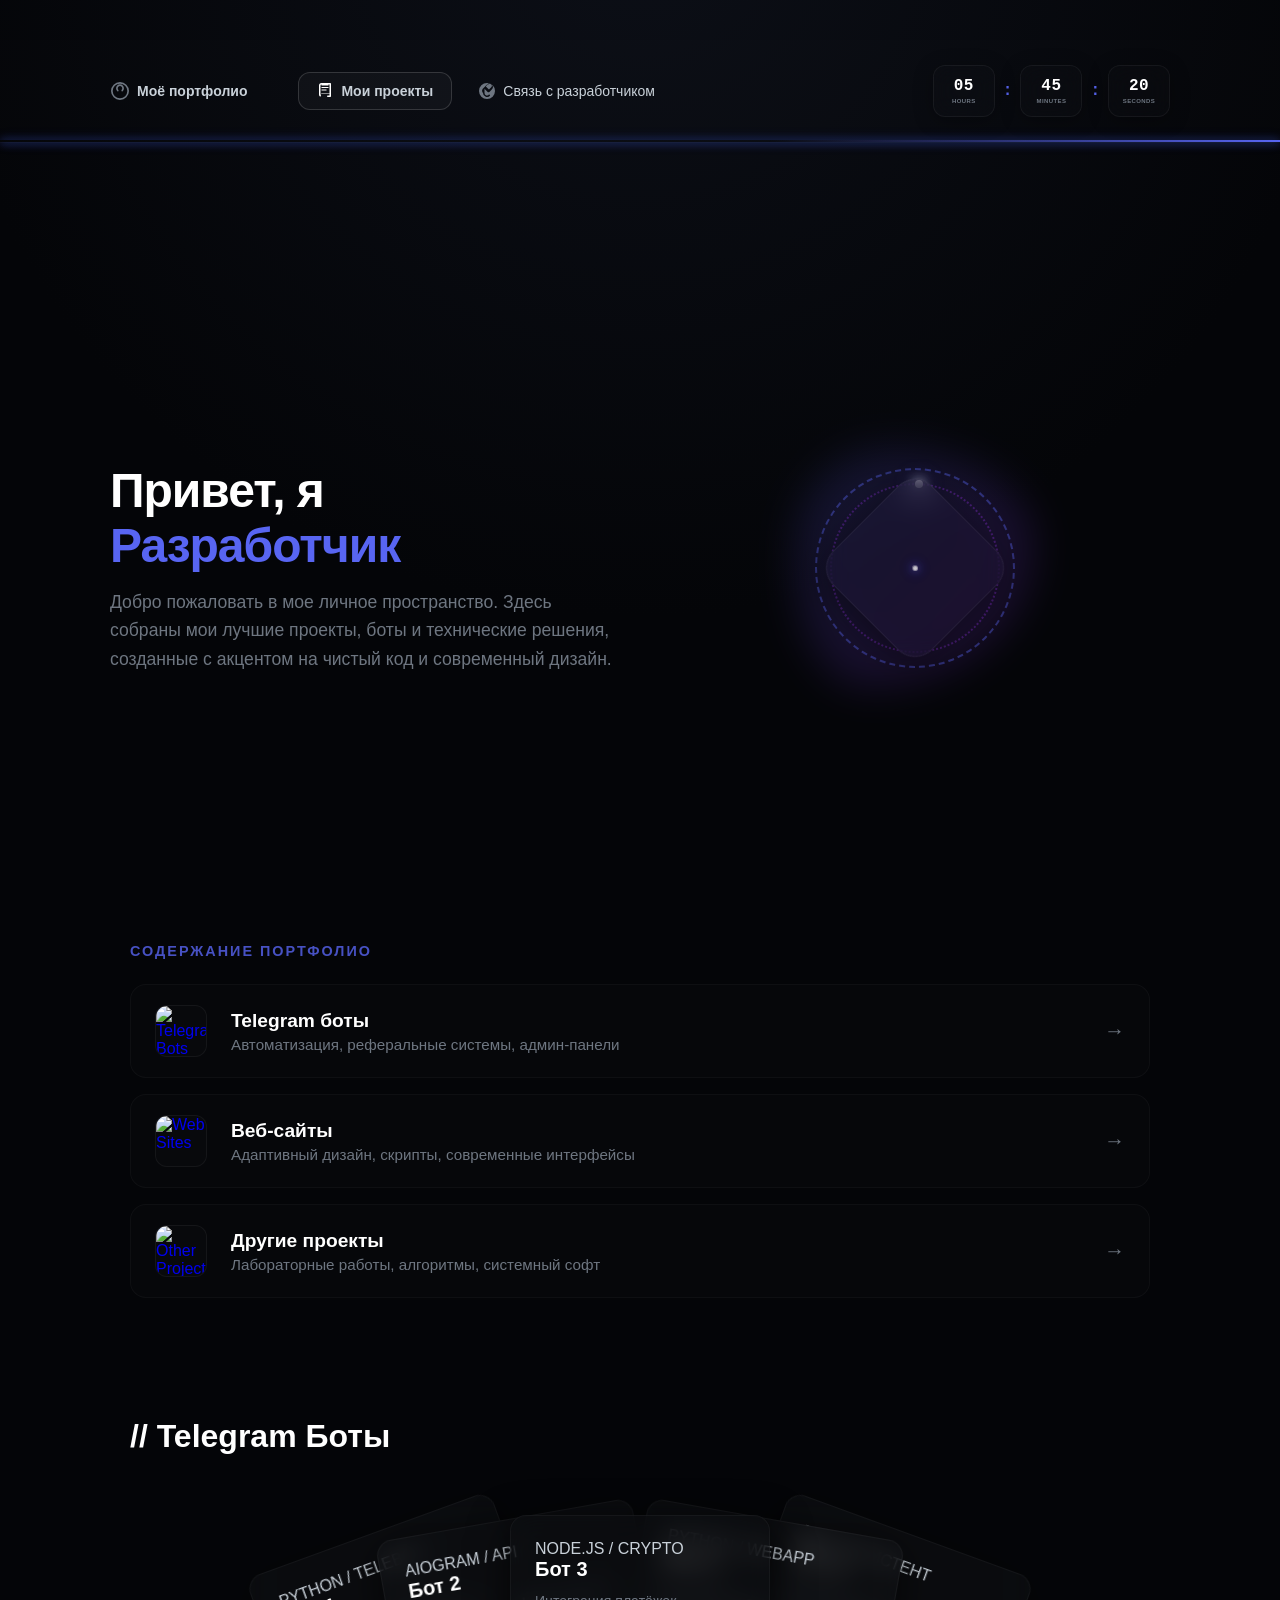
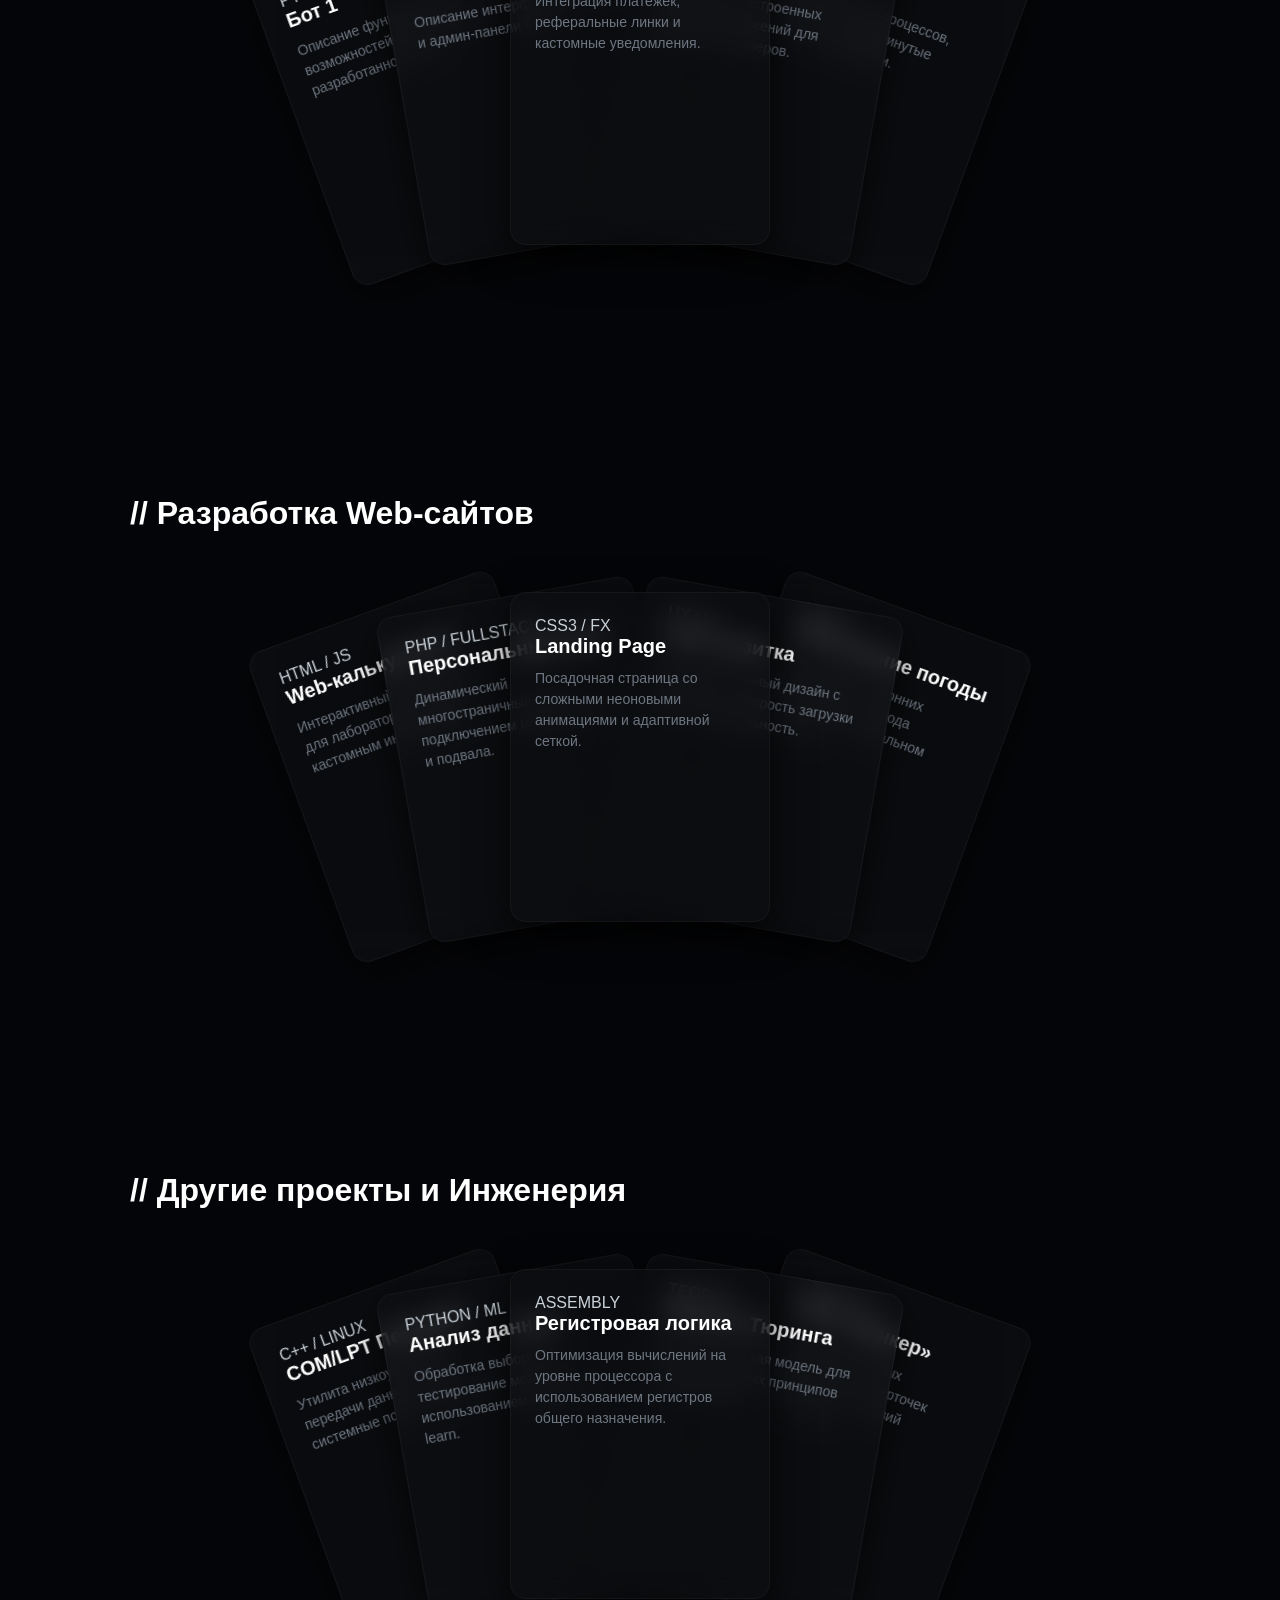
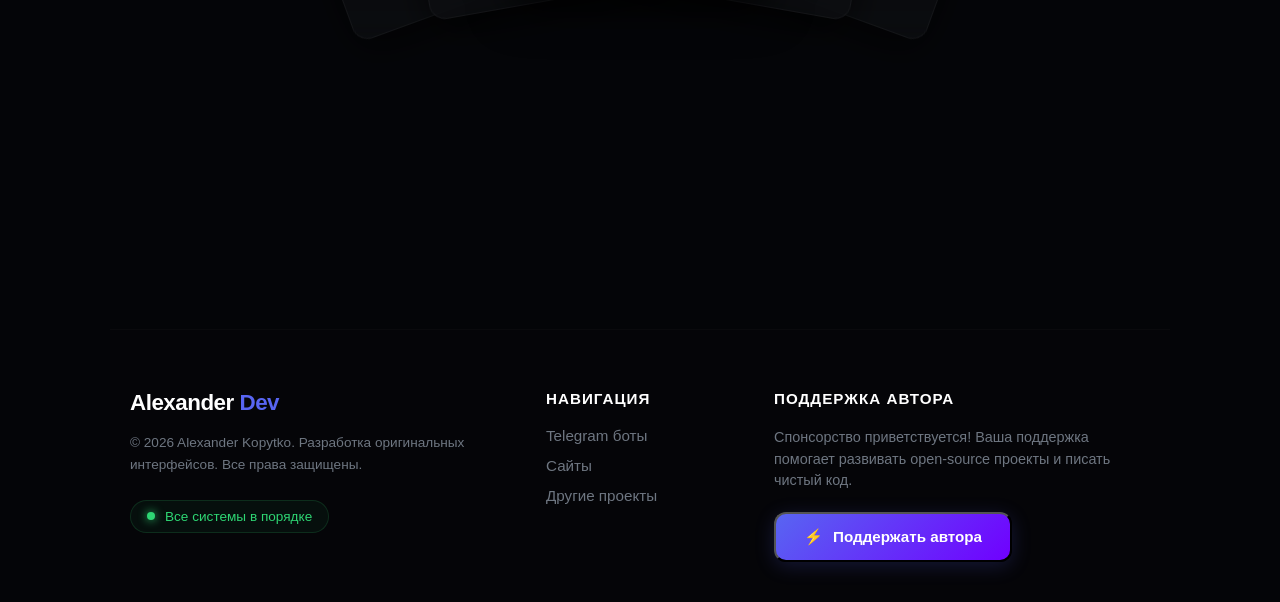
==== commit bb38a462: "Update index.html" ====
--- a/index.html
+++ b/index.html
@@ -315,7 +315,7 @@
                 <div class="info-item">
                     <label>Номер телефона (СБП)</label>
                     <div class="copy-field">
-                        <span id="phoneNum">+7 (999) 123-45-67</span>
+                        <span id="phoneNum">+7 (959) 118-88-65</span>
                         <button onclick="copyText('phoneNum', this)">Копировать</button>
                     </div>
                 </div>
@@ -339,7 +339,7 @@
     </div>
 </div>
 
-    </main>
+</main>
 
     <script src="script.js"></script>
 </body>
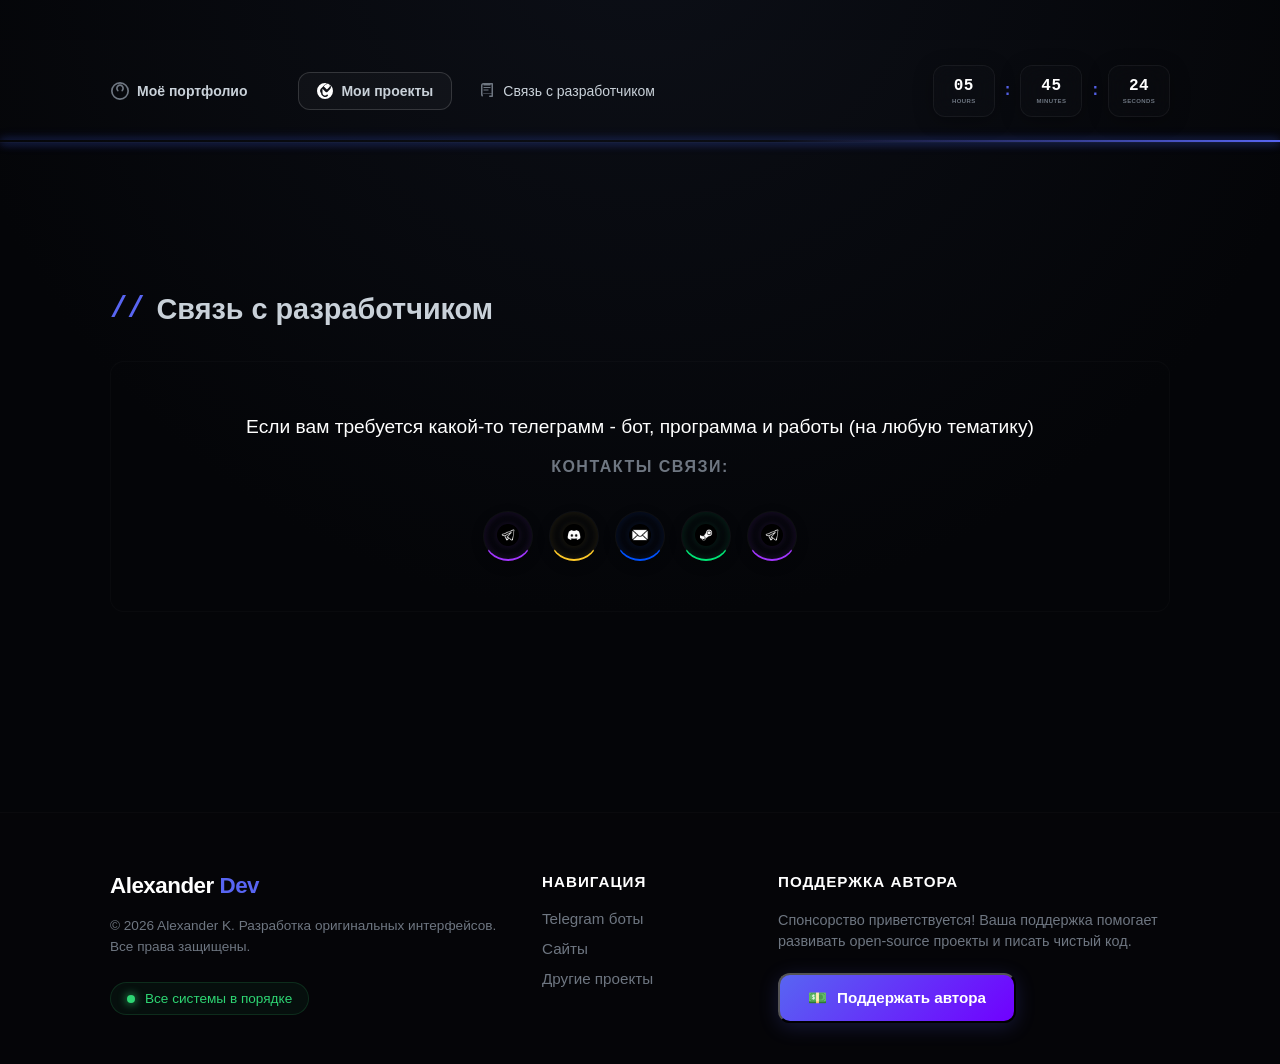
==== commit 49cfeaec: "Update index.html" ====
--- a/index.html
+++ b/index.html
@@ -1,9 +1,12 @@
 <!DOCTYPE html>
+
 <html lang="ru">
+
 <head>
+
     <meta charset="UTF-8">
     <meta name="viewport" content="width=device-width, initial-scale=1.0">
-    <title>Мое Портфолио | Главная</title>
+    <title>Мое Портфолио | Контакты</title>
     <link rel="stylesheet" href="style.css">
 </head>
 <body>
@@ -21,7 +24,7 @@
         </div>
     </div>
 
-<header class="gh-header main-content-loaded">
+    <header class="gh-header main-content-loaded">
     <div class="gh-container">
         
         <div class="gh-nav-block">
@@ -34,15 +37,16 @@
             </div>
             
             <nav class="gh-nav-links">
-                <a href="index.html" class="gh-nav-item active">
+                <a href="index.html" class="gh-nav-item">
                     <svg class="gh-icon" viewBox="0 0 16 16" width="16" height="16">
-                        <path fill="currentColor" d="M2 2.5A2.5 2.5 0 0 1 4.5 0h8.75a.75.75 0 0 1 .75.75v12.5a.75.75 0 0 1-.75.75h-2.5a.75.75 0 1 1 0-1.5h1.75v-2h-8a1 1 0 0 0-.714 1.7.75.75 0 1 1-1.072 1.05A2.495 2.495 0 0 1 2 11.5Zm10.5 7V1.5h-8a1 1 0 0 0-1 1v8.5c0 .193.055.373.15.526A2.487 2.487 0 0 1 4.5 10h8ZM4.5 1.5h7v1h-7v-1Zm0 2.5h7v1h-7v-1Zm0 2.5h5v1h-5v-1Z"></path>
+                        <path fill="currentColor" d="M8 16A8 8 0 1 1 8 0a8 8 0 0 1 0 16ZM4 5v5a4 4 0 0 0 7.172 2.427l-1.06-1.06A2.5 2.5 0 0 1 5.5 10V5.78l3.15 3.15a1.25 1.25 0 0 0 1.768 0l2.333-2.333a3.5 3.5 0 0 0-4.95-4.95l-3 3A3.5 3.5 0 0 0 4 10Zm5.44-3.56a2 2 0 0 1 2.828 2.828l-2.334 2.334L6.78 3.44l2.334-2.334L9.44 1.44Z"></path>
                     </svg>
                     <span>Мои проекты</span>
                 </a>
-                <a href="contacts.html" class="gh-nav-item">
+                <a href="contacts.html" class="gh-nav-item active">
                     <svg class="gh-icon" viewBox="0 0 16 16" width="16" height="16">
-                        <path fill="currentColor" d="M8 16A8 8 0 1 1 8 0a8 8 0 0 1 0 16ZM4 5v5a4 4 0 0 0 7.172 2.427l-1.06-1.06A2.5 2.5 0 0 1 5.5 10V5.78l3.15 3.15a1.25 1.25 0 0 0 1.768 0l2.333-2.333a3.5 3.5 0 0 0-4.95-4.95l-3 3A3.5 3.5 0 0 0 4 10Zm5.44-3.56a2 2 0 0 1 2.828 2.828l-2.334 2.334L6.78 3.44l2.334-2.334L9.44 1.44Z"></path>
+                       <path fill="currentColor" d="M2 2.5A2.5 2.5 0 0 1 4.5 0h8.75a.75.75 0 0 1 .75.75v12.5a.75.75 0 0 1-.75.75h-2.5a.75.75 0 1 1 0-1.5h1.75v-2h-8a1 1 0 0 0-.714 1.7.75.75 0 1 1-1.072 1.05A2.495 2.495 0 0 1 2 11.5Zm10.5 7V1.5h-8a1 1 0 0 0-1 1v8.5c0 .193.055.373.15.526A2.487 2.487 0 0 1 4.5 10h8ZM4.5 1.5h7v1h-7v-1Zm0 2.5h7v1h-7v-1Zm0 2.5h5v1h-5v-1Z"></path>
+                        
                     </svg>
                     <span>Связь с разработчиком</span>
                 </a>
@@ -65,282 +69,125 @@
                 <span class="clock-card-label">SECONDS</span>
             </div>
         </div>
-
     </div>
 </header>
 
     <main class="container main-content-loaded">
-        
-         <section class="hero">
-            <div class="hero-info">
-                <h1>Привет, я <span>Разработчик</span></h1>
-                <p>Добро пожаловать в мое личное пространство. Здесь собраны мои лучшие проекты, боты и технические решения, созданные с акцентом на чистый код и современный дизайн.</p>
+
+        <section class="section" style="padding-top: 40px;">
+            <h2 class="section-title">Связь с разработчиком</h2>
+            <div class="contact-box">
+                <p class="contact-lead-text">Если вам требуется какой-то телеграмм - бот, программа и работы (на любую тематику)</p>
+                <h4 class="contact-sub-title">Контакты связи:</h4>
+
+<div class="social-sliding-container">
+                    
+    <a href="https://t.me/DaRk_Night_job" target="_blank" class="slide-social-btn tg-btn">
+        <div class="btn-icon-wrapper">
+            <img src="images/telegram.png" alt="Telegram" class="btn-custom-photo">
+        </div>
+        <span class="btn-sliding-text">@DaRk_Night_job</span>
+    </a>
+
+    <div class="slide-social-btn dc-btn" onclick="navigator.clipboard.writeText('.alexander_black'); alert('Никнейм Discord скопирован!');">
+        <div class="btn-icon-wrapper">
+            <img src="images/discord.png" alt="Discord" class="btn-custom-photo">
+        </div>
+        <span class="btn-sliding-text">.alexander_black</span>
+    </div>
+
+   <a href="mailto:kopytko001234@list.ru" class="slide-social-btn mail-btn">
+        <div class="btn-icon-wrapper">
+            <img src="images/mail.ru.png" alt="Mail" class="btn-custom-photo">
+        </div>
+        <span class="btn-sliding-text">kopytko001234@list.ru</span>
+    </a>
+
+    <a href="https://steamcommunity.com/profiles/76561199531581715/" target="_blank" class="slide-social-btn steam-btn">
+        <div class="btn-icon-wrapper">
+            <img src="images/steam.png" alt="Steam" class="btn-custom-photo">
+        </div>
+        <span class="btn-sliding-text">Открыть Steam</span>
+    </a>
+         <a href="https://t.me/DaRk_NighTTM" target="_blank" class="slide-social-btn tg-btn">
+        <div class="btn-icon-wrapper">
+            <img src="images/telegram.png" alt="Telegram" class="btn-custom-photo">
+        </div>
+        <span class="btn-sliding-text">t.me/DaRk_NighTTM</span>
+    </a>
+</div>
             </div>
-            <div class="hero-visual">
-    <div class="cyber-core-container">
-        <div class="cyber-particle p1"></div>
-        <div class="cyber-particle p2"></div>
-        <div class="cyber-particle p3"></div>
-        <div class="cyber-particle p4"></div>
+        </section>
+    </main>
 
-        <div class="cyber-orbit-1"></div>
-        <div class="cyber-orbit-2"></div>
-        <div class="cyber-core-shield"></div>
-    </div>
-</div>
-        </section>
-<section class="content-navigation-section">
-    <div class="section-container">
-        <h2 class="section-title-mini">Содержание портфолио</h2>
-        <div class="content-nav-grid">
+<footer class="cyber-footer main-content-loaded">
+        <div class="footer-container">
             
-            <a href="#tg-bots" class="content-nav-card">
-                <div class="nav-card-image-wrapper">
-                    <img src="images/bots.png" alt="Telegram Bots" class="nav-card-img">
-                </div>
-                <div class="nav-card-info">
-                    <h3>Telegram боты</h3>
-                    <p>Автоматизация, реферальные системы, админ-панели</p>
-                </div>
-                <div class="nav-card-arrow">→</div>
-            </a>
-            
-            <a href="#web-sites" class="content-nav-card">
-                <div class="nav-card-image-wrapper">
-                    <img src="images/web.png" alt="Web Sites" class="nav-card-img">
-                </div>
-                <div class="nav-card-info">
-                    <h3>Веб-сайты</h3>
-                    <p>Адаптивный дизайн, скрипты, современные интерфейсы</p>
-                </div>
-                <div class="nav-card-arrow">→</div>
-            </a>
-            
-            <a href="#other-projects" class="content-nav-card">
-                <div class="nav-card-image-wrapper">
-                    <img src="images/drygoe.png" alt="Other Projects" class="nav-card-img">
-                </div>
-                <div class="nav-card-info">
-                    <h3>Другие проекты</h3>
-                    <p>Лабораторные работы, алгоритмы, системный софт</p>
-                </div>
-                <div class="nav-card-arrow">→</div>
-            </a>
-            
-        </div>
-    </div>
-</section>
-
-<section id="tg-bots" class="projects-section">
-    <div class="section-container">
-        <h2 class="section-main-title">// Telegram Боты</h2>
-        <div class="carousel-deck tg-deck">
-            <div class="carousel-card c1">
-                <div class="card-glow"></div>
-                <div class="card-content">
-                    <span class="card-tag">PYTHON / TELEBOT</span>
-                    <h3>Бот 1</h3>
-                    <p>Описание функционала, возможностей и интеграций разработанного бота.</p>
+            <div class="footer-left">
+                <div class="footer-logo">Alexander <span>Dev</span></div>
+                <p class="footer-legal">© 2026 Alexander K. Разработка оригинальных интерфейсов. Все права защищены.</p> <!-- -->
+                <div class="footer-status">
+                    <span class="status-dot"></span>
+                    <span class="status-text">Все системы в порядке</span>
                 </div>
             </div>
-            <div class="carousel-card c2">
-                <div class="card-glow"></div>
-                <div class="card-content">
-                    <span class="card-tag">AIOGRAM / API</span>
-                    <h3>Бот 2</h3>
-                    <p>Описание интерфейса данных и админ-панели бота.</p>
+            
+            <div class="footer-center">
+                <h4>Навигация</h4>
+                <ul class="footer-links">
+                    <li><a href="index.html#tg-bots">Telegram боты</a></li>
+                    <li><a href="index.html#web-sites">Сайты</a></li>
+                    <li><a href="index.html#other-projects">Другие проекты</a></li>
+                </ul>
+            </div>
+            
+            <div class="footer-right">
+                <h4>Поддержка автора</h4>
+                <p class="donate-text">Спонсорство приветствуется! Ваша поддержка помогает развивать open-source проекты и писать чистый код.</p>
+                <button class="donate-btn" onclick="openDonateModal()">
+                    <span class="donate-icon">💵</span>
+                    <span>Поддержать автора</span>
+                </button>
+            </div>
+        </div>
+    </footer>
+
+    <div id="donateModal" class="donate-modal">
+        <div class="donate-modal-content">
+            <span class="close-modal" onclick="closeDonateModal()">&times;</span>
+            
+            <h3 class="modal-title"><span class="accent-slashes">//</span> Поддержка проекта</h3>
+            <p class="modal-subtitle">Перевод через СБП на банк <span>ВТБ</span></p>
+            
+            <div class="modal-grid">
+                <div class="modal-info-block">
+                    <div class="info-item">
+                        <label>Номер телефона (СБП)</label>
+                        <div class="copy-field">
+                            <span id="phoneNum">+7 (959) 118-88-65</span>
+                            <button onclick="copyText('phoneNum', this)">Копировать</button>
+                        </div>
+                    </div>
+                    <div class="info-item">
+                        <label>Получатель</label>
+                        <div class="static-text">Александр К.</div>
+                    </div>
+                    <div class="info-item">
+                        <label>Банк зачисления</label>
+                        <div class="static-text">ВТБ (Важно выбрать именно его)</div>
+                    </div>
                 </div>
-            </div>
-            <div class="carousel-card c3">
-                <div class="card-glow"></div>
-                <div class="card-content">
-                    <span class="card-tag">NODE.JS / CRYPTO</span>
-                    <h3>Бот 3</h3>
-                    <p>Интеграция платёжек, реферальные линки и кастомные уведомления.</p>
-                </div>
-            </div>
-            <div class="carousel-card c4">
-                <div class="card-glow"></div>
-                <div class="card-content">
-                    <span class="card-tag">PYTHON / WEBAPP</span>
-                    <h3>Бот 4</h3>
-                    <p>Интерфейсы встроенных WebApp приложений для продвинутых юзеров.</p>
-                </div>
-            </div>
-            <div class="carousel-card c5">
-                <div class="card-glow"></div>
-                <div class="card-content">
-                    <span class="card-tag">БОТ-АССИСТЕНТ</span>
-                    <h3>Бот 5</h3>
-                    <p>Автоматизация процессов, рассылки и продвинутые методы модерации.</p>
+                
+                <div class="modal-qr-block">
+                    <label>Сканируй для перевода</label>
+                    <div class="qr-wrapper">
+                        <img src="images/qr-vtb.png" alt="QR-код ВТБ СБП" class="qr-image">
+                    </div>
                 </div>
             </div>
         </div>
     </div>
-</section>
 
-<section id="web-sites" class="projects-section">
-    <div class="section-container">
-        <h2 class="section-main-title">// Разработка Web-сайтов</h2>
-        <div class="carousel-deck web-deck">
-            <div class="carousel-card c1">
-                <div class="card-glow"></div>
-                <div class="card-content">
-                    <span class="card-tag">HTML / JS</span>
-                    <h3>Web-калькулятор</h3>
-                    <p>Интерактивный калькулятор для лабораторных работ с кастомным интерфейсом.</p>
-                </div>
-            </div>
-            <div class="carousel-card c2">
-                <div class="card-glow"></div>
-                <div class="card-content">
-                    <span class="card-tag">PHP / FULLSTACK</span>
-                    <h3>Персональный блог</h3>
-                    <p>Динамический многостраничный сайт с подключением модулей шапки и подвала.</p>
-                </div>
-            </div>
-            <div class="carousel-card c3">
-                <div class="card-glow"></div>
-                <div class="card-content">
-                    <span class="card-tag">CSS3 / FX</span>
-                    <h3>Landing Page</h3>
-                    <p>Посадочная страница со сложными неоновыми анимациями и адаптивной сеткой.</p>
-                </div>
-            </div>
-            <div class="carousel-card c4">
-                <div class="card-glow"></div>
-                <div class="card-content">
-                    <span class="card-tag">UX / UI</span>
-                    <h3>Сайт-визитка</h3>
-                    <p>Минималистичный дизайн с акцентом на скорость загрузки и производительность.</p>
-                </div>
-            </div>
-            <div class="carousel-card c5">
-                <div class="card-glow"></div>
-                <div class="card-content">
-                    <span class="card-tag">JS API</span>
-                    <h3>Приложение погоды</h3>
-                    <p>Интеграция сторонних сервисов для вывода информации в реальном времени.</p>
-                </div>
-            </div>
-        </div>
-    </div>
-</section>
-
-<section id="other-projects" class="projects-section">
-    <div class="section-container">
-        <h2 class="section-main-title">// Другие проекты и Инженерия</h2>
-        <div class="carousel-deck other-deck">
-            <div class="carousel-card c1">
-                <div class="card-glow"></div>
-                <div class="card-content">
-                    <span class="card-tag">C++ / LINUX</span>
-                    <h3>COM/LPT Передача</h3>
-                    <p>Утилита низкоуровневой передачи данных через системные порты в Astra Linux.</p>
-                </div>
-            </div>
-            <div class="carousel-card c2">
-                <div class="card-glow"></div>
-                <div class="card-content">
-                    <span class="card-tag">PYTHON / ML</span>
-                    <h3>Анализ данных</h3>
-                    <p>Обработка выборок и тестирование моделей с использованием pandas и scikit-learn.</p>
-                </div>
-            </div>
-            <div class="carousel-card c3">
-                <div class="card-glow"></div>
-                <div class="card-content">
-                    <span class="card-tag">ASSEMBLY</span>
-                    <h3>Регистровая логика</h3>
-                    <p>Оптимизация вычислений на уровне процессора с использованием регистров общего назначения.</p>
-                </div>
-            </div>
-            <div class="carousel-card c4">
-                <div class="card-glow"></div>
-                <div class="card-content">
-                    <span class="card-tag">ТЕОРИЯ</span>
-                    <h3>Машина Тюринга</h3>
-                    <p>Алгоритмическая модель для разбора базовых принципов информатики.</p>
-                </div>
-            </div>
-            <div class="carousel-card c5">
-                <div class="card-glow"></div>
-                <div class="card-content">
-                    <span class="card-tag">GAMEDEV</span>
-                    <h3>Игра «Бункер»</h3>
-                    <p>Генератор игровых характеристик, карточек предметов и условий катастроф.</p>
-                </div>
-            </div>
-        </div>
-    </div>
-</section>
-
-<footer class="cyber-footer main-content-loaded">
-    <div class="footer-container">
-        
-        <div class="footer-left">
-            <div class="footer-logo">Alexander <span>Dev</span></div>
-            <p class="footer-legal">© 2026 Alexander Kopytko. Разработка оригинальных интерфейсов. Все права защищены.</p>
-            <div class="footer-status">
-                <span class="status-dot"></span>
-                <span class="status-text">Все системы в порядке</span>
-            </div>
-        </div>
-        
-        <div class="footer-center">
-            <h4>Навигация</h4>
-            <ul class="footer-links">
-                <li><a href="#tg-bots">Telegram боты</a></li>
-                <li><a href="#web-sites">Сайты</a></li>
-                <li><a href="#other-projects">Другие проекты</a></li>
-            </ul>
-        </div>
-        
-       <div class="footer-right">
-            <h4>Поддержка автора</h4>
-            <p class="donate-text">Спонсорство приветствуется! Ваша поддержка помогает развивать open-source проекты и писать чистый код.</p>
-            <button class="donate-btn" onclick="openDonateModal()">
-                <span class="donate-icon">⚡</span>
-                <span>Поддержать автора</span>
-            </button>
-        </div> </div> </footer> <div id="donateModal" class="donate-modal">
-    <div class="donate-modal-content">
-        <span class="close-modal" onclick="closeDonateModal()">&times;</span>
-        
-        <h3 class="modal-title">// Поддержка проекта</h3>
-        <p class="modal-subtitle">Перевод через СБП на банк <span>ВТБ</span></p>
-        
-        <div class="modal-grid">
-            <div class="modal-info-block">
-                <div class="info-item">
-                    <label>Номер телефона (СБП)</label>
-                    <div class="copy-field">
-                        <span id="phoneNum">+7 (959) 118-88-65</span>
-                        <button onclick="copyText('phoneNum', this)">Копировать</button>
-                    </div>
-                </div>
-                <div class="info-item">
-                    <label>Получатель</label>
-                    <div class="static-text">Александр К.</div>
-                </div>
-                <div class="info-item">
-                    <label>Банк зачисления</label>
-                    <div class="static-text">ВТБ (Важно выбрать именно его)</div>
-                </div>
-            </div>
-            
-            <div class="modal-qr-block">
-                <label>Сканируй для перевода</label>
-                <div class="qr-wrapper">
-                    <img src="images/qr-vtb.png" alt="QR-код ВТБ СБП" class="qr-image">
-                </div>
-            </div>
-        </div>
-    </div>
-</div>
-
-</main>
-
-    <script src="script.js"></script>
+<script src="script.js"></script>
 </body>
 </html>
--- a/style.css
+++ b/style.css
@@ -886,7 +886,7 @@
 .info-item { margin-bottom: 20px; }
 .info-item label, .modal-qr-block label { display: block; font-size: 0.75rem; color: #6e7681; text-transform: uppercase; letter-spacing: 1px; margin-bottom: 8px; }
 
-.copy-field {
+ .copy-field {
     display: flex;
     align-items: center;
     justify-content: space-between;
@@ -894,19 +894,27 @@
     border: 1px solid rgba(255, 255, 255, 0.05);
     padding: 10px 14px;
     border-radius: 10px;
-}
-.copy-field span { font-family: monospace; font-size: 1.05rem; color: #ffffff; }
+    gap: 15px; /* Минимальный отступ между номером и кнопкой */
+}
+
+.copy-field span {
+    font-family: monospace;
+    font-size: 1.05rem;
+    color: #ffffff;
+    white-space: nowrap; /* Запрещает переносы номера телефона */
+}
+
 .copy-field button {
     background: rgba(88, 101, 242, 0.2);
     border: 1px solid rgba(88, 101, 242, 0.4);
     color: #ffffff;
-    padding: 4px 10px;
+    padding: 6px 12px;
     border-radius: 6px;
     font-size: 0.8rem;
     cursor: pointer;
-    transition: background 0.3s;
-}
-.copy-field button:hover { background: rgba(88, 101, 242, 0.4); }
+    transition: all 0.3s ease;
+    flex-shrink: 0; /* Кнопка не будет сжиматься */
+}
 
 .static-text {
     font-size: 1.05rem;
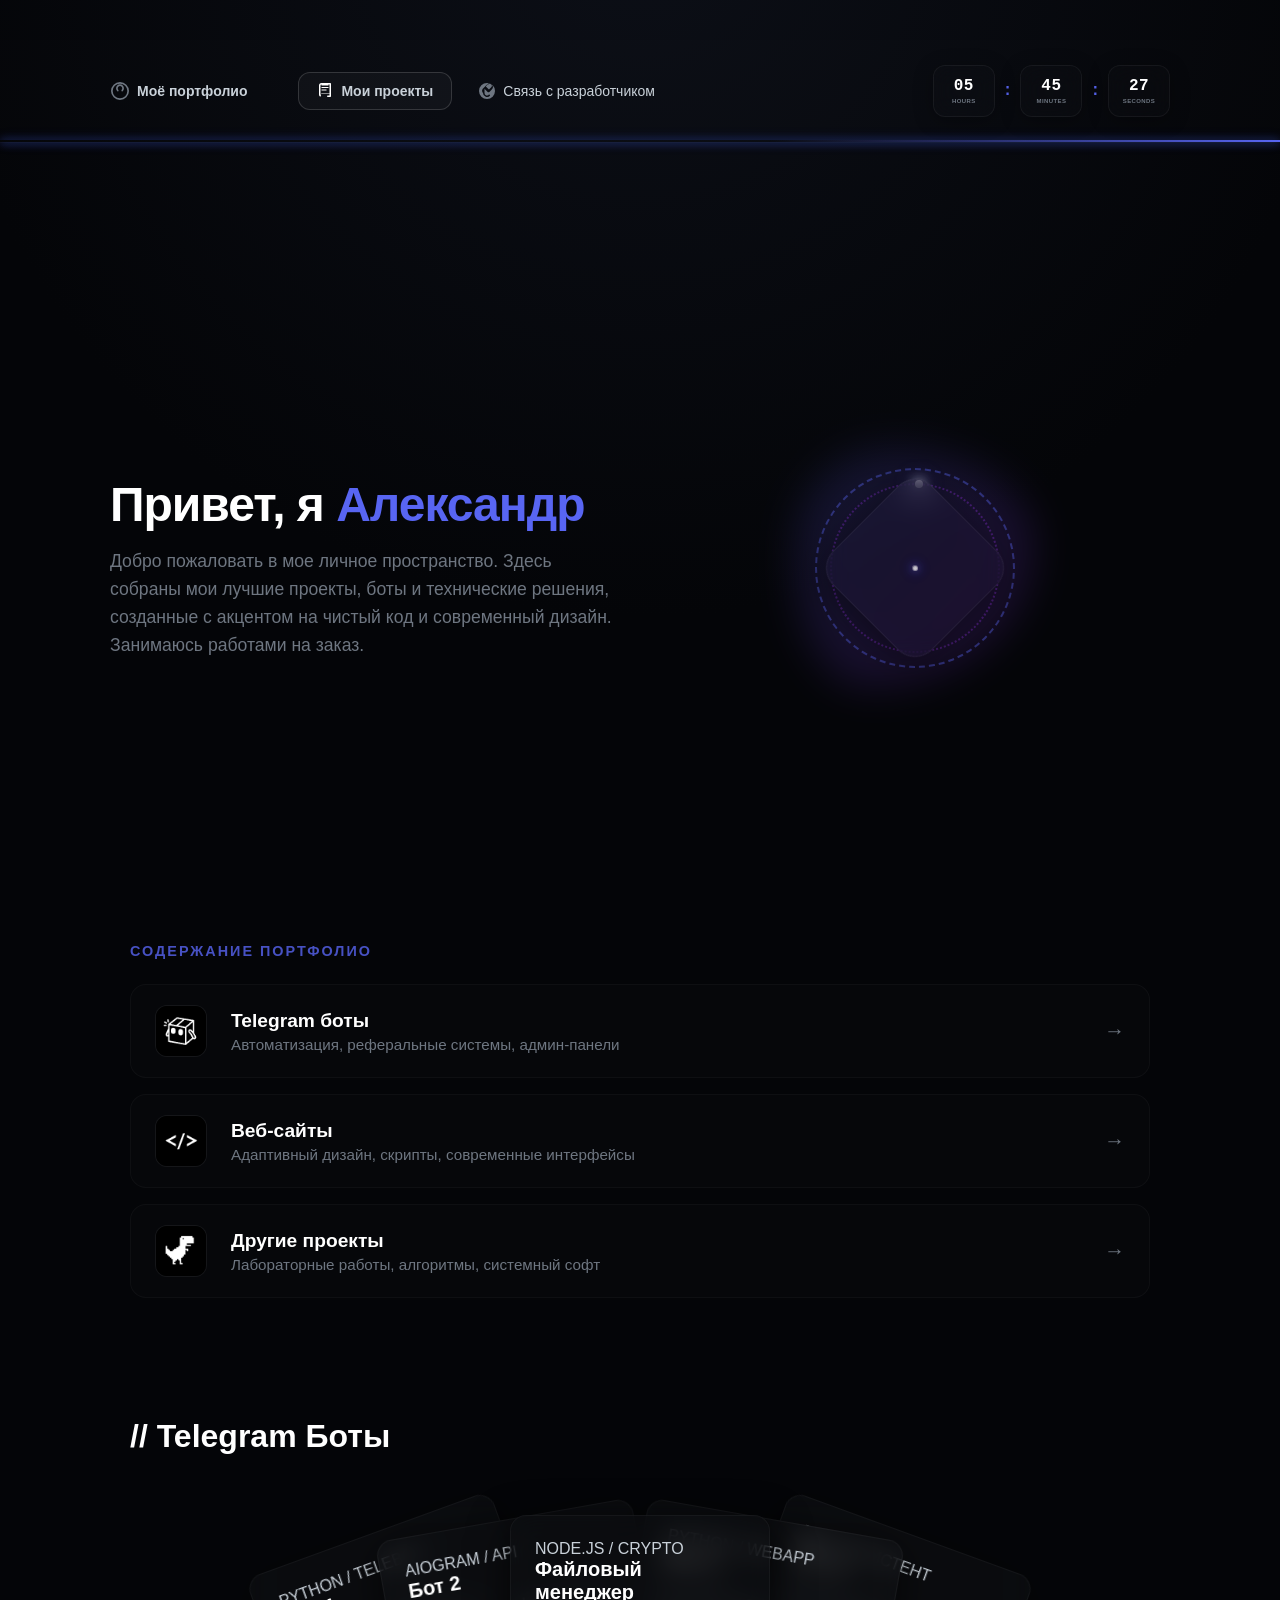
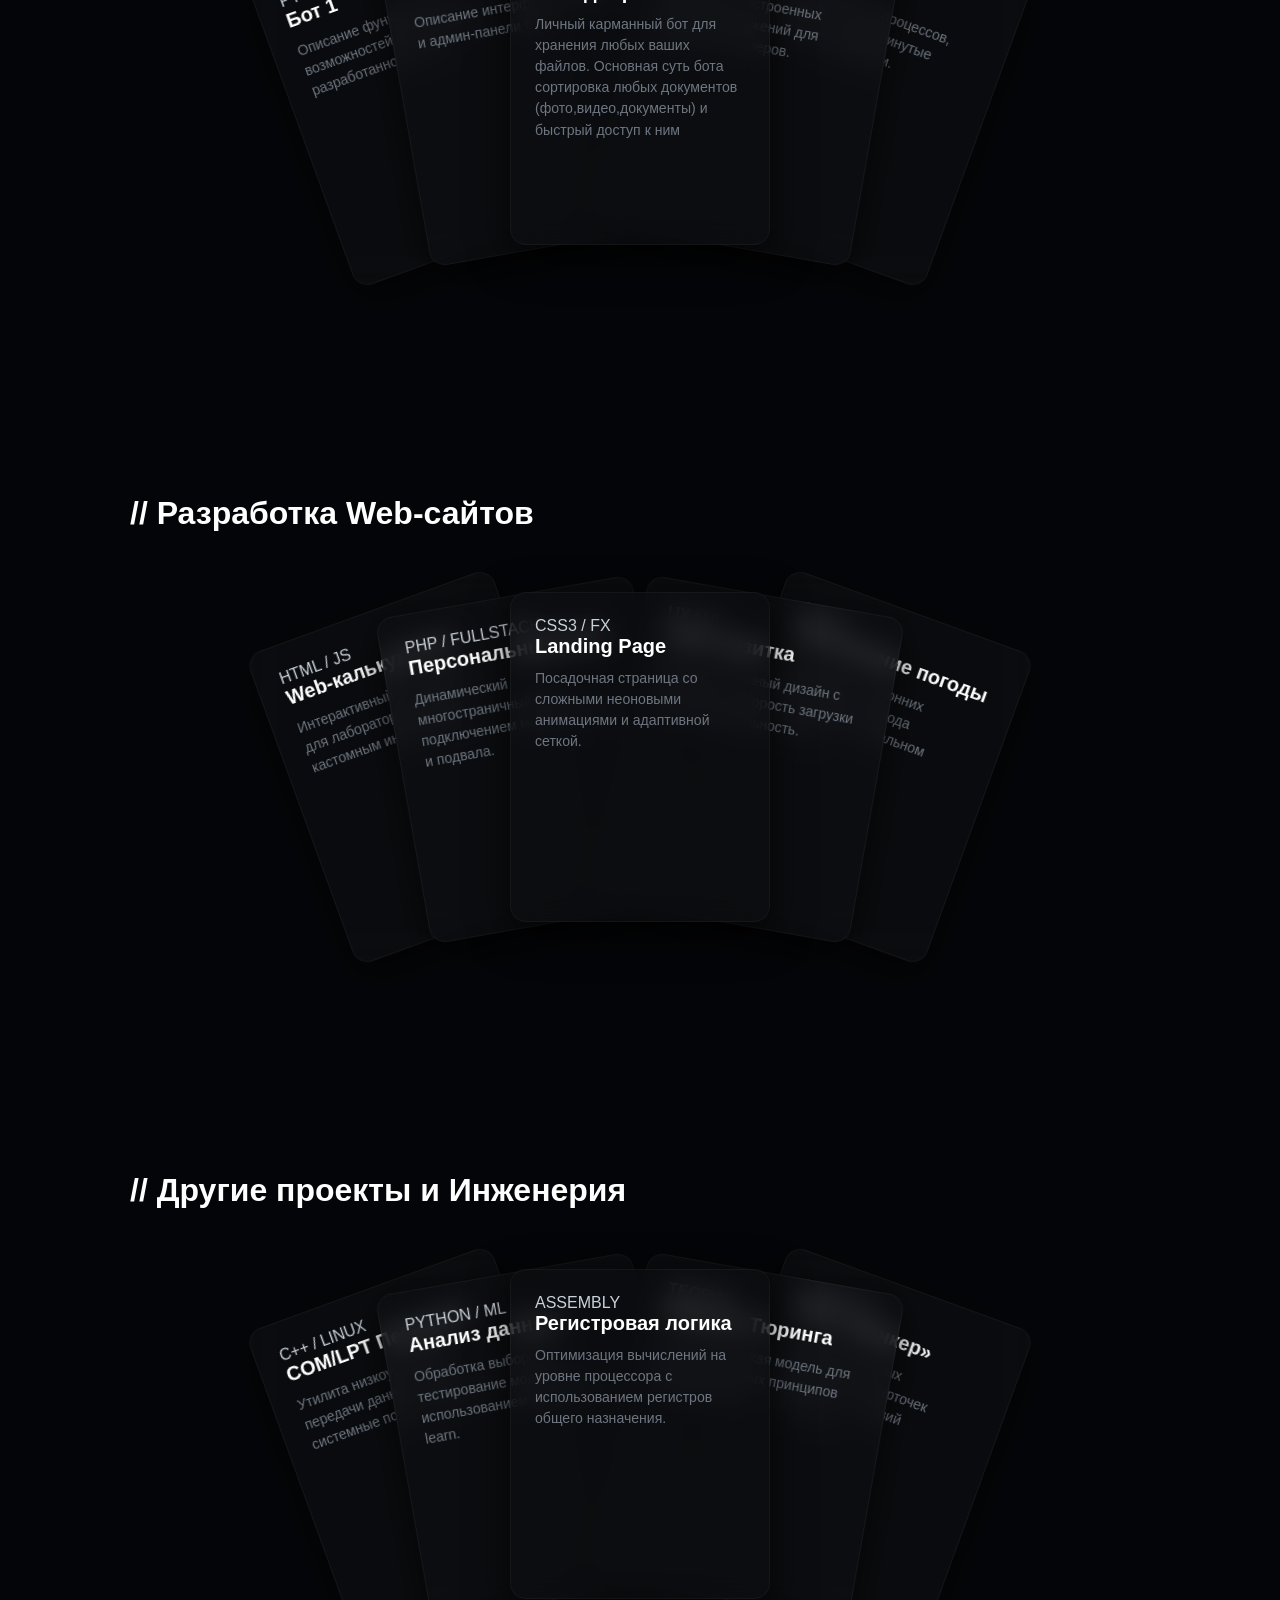
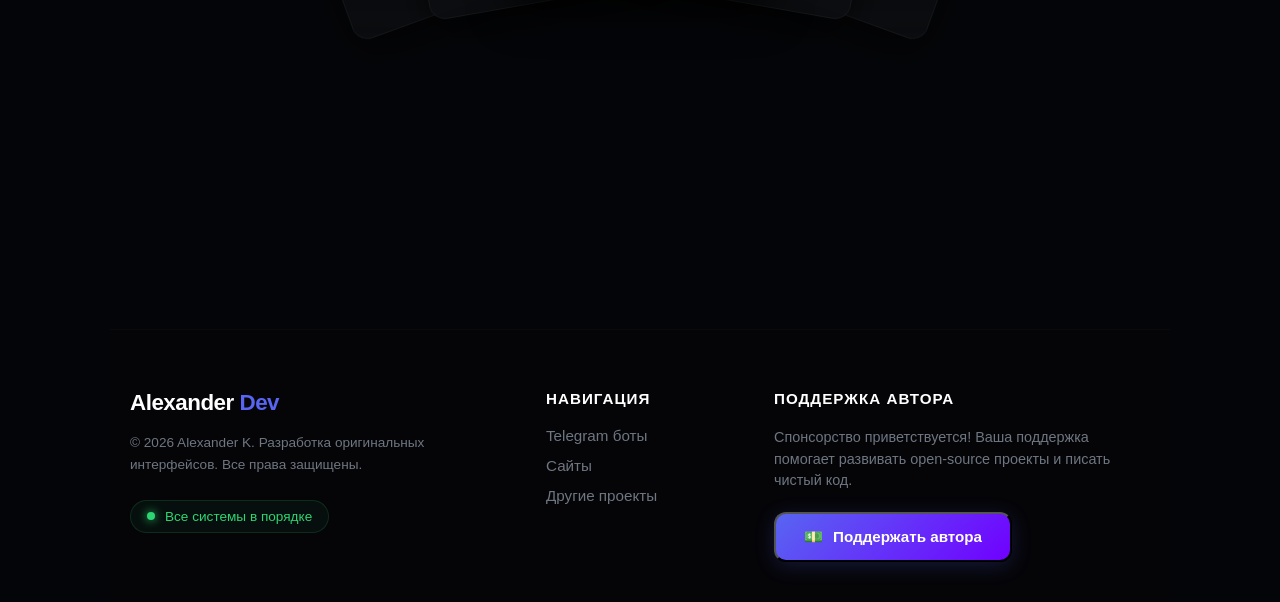
==== commit f66c8935: "Update index.html" ====
--- a/index.html
+++ b/index.html
@@ -1,12 +1,9 @@
 <!DOCTYPE html>
-
 <html lang="ru">
-
 <head>
-
     <meta charset="UTF-8">
     <meta name="viewport" content="width=device-width, initial-scale=1.0">
-    <title>Мое Портфолио | Контакты</title>
+    <title>Мое Портфолио | Главная</title>
     <link rel="stylesheet" href="style.css">
 </head>
 <body>
@@ -24,7 +21,7 @@
         </div>
     </div>
 
-    <header class="gh-header main-content-loaded">
+<header class="gh-header main-content-loaded">
     <div class="gh-container">
         
         <div class="gh-nav-block">
@@ -37,16 +34,15 @@
             </div>
             
             <nav class="gh-nav-links">
-                <a href="index.html" class="gh-nav-item">
+                <a href="index.html" class="gh-nav-item active">
                     <svg class="gh-icon" viewBox="0 0 16 16" width="16" height="16">
-                        <path fill="currentColor" d="M8 16A8 8 0 1 1 8 0a8 8 0 0 1 0 16ZM4 5v5a4 4 0 0 0 7.172 2.427l-1.06-1.06A2.5 2.5 0 0 1 5.5 10V5.78l3.15 3.15a1.25 1.25 0 0 0 1.768 0l2.333-2.333a3.5 3.5 0 0 0-4.95-4.95l-3 3A3.5 3.5 0 0 0 4 10Zm5.44-3.56a2 2 0 0 1 2.828 2.828l-2.334 2.334L6.78 3.44l2.334-2.334L9.44 1.44Z"></path>
+                        <path fill="currentColor" d="M2 2.5A2.5 2.5 0 0 1 4.5 0h8.75a.75.75 0 0 1 .75.75v12.5a.75.75 0 0 1-.75.75h-2.5a.75.75 0 1 1 0-1.5h1.75v-2h-8a1 1 0 0 0-.714 1.7.75.75 0 1 1-1.072 1.05A2.495 2.495 0 0 1 2 11.5Zm10.5 7V1.5h-8a1 1 0 0 0-1 1v8.5c0 .193.055.373.15.526A2.487 2.487 0 0 1 4.5 10h8ZM4.5 1.5h7v1h-7v-1Zm0 2.5h7v1h-7v-1Zm0 2.5h5v1h-5v-1Z"></path>
                     </svg>
                     <span>Мои проекты</span>
                 </a>
-                <a href="contacts.html" class="gh-nav-item active">
+                <a href="contacts.html" class="gh-nav-item">
                     <svg class="gh-icon" viewBox="0 0 16 16" width="16" height="16">
-                       <path fill="currentColor" d="M2 2.5A2.5 2.5 0 0 1 4.5 0h8.75a.75.75 0 0 1 .75.75v12.5a.75.75 0 0 1-.75.75h-2.5a.75.75 0 1 1 0-1.5h1.75v-2h-8a1 1 0 0 0-.714 1.7.75.75 0 1 1-1.072 1.05A2.495 2.495 0 0 1 2 11.5Zm10.5 7V1.5h-8a1 1 0 0 0-1 1v8.5c0 .193.055.373.15.526A2.487 2.487 0 0 1 4.5 10h8ZM4.5 1.5h7v1h-7v-1Zm0 2.5h7v1h-7v-1Zm0 2.5h5v1h-5v-1Z"></path>
-                        
+                        <path fill="currentColor" d="M8 16A8 8 0 1 1 8 0a8 8 0 0 1 0 16ZM4 5v5a4 4 0 0 0 7.172 2.427l-1.06-1.06A2.5 2.5 0 0 1 5.5 10V5.78l3.15 3.15a1.25 1.25 0 0 0 1.768 0l2.333-2.333a3.5 3.5 0 0 0-4.95-4.95l-3 3A3.5 3.5 0 0 0 4 10Zm5.44-3.56a2 2 0 0 1 2.828 2.828l-2.334 2.334L6.78 3.44l2.334-2.334L9.44 1.44Z"></path>
                     </svg>
                     <span>Связь с разработчиком</span>
                 </a>
@@ -69,56 +65,215 @@
                 <span class="clock-card-label">SECONDS</span>
             </div>
         </div>
+
     </div>
 </header>
 
     <main class="container main-content-loaded">
-
-        <section class="section" style="padding-top: 40px;">
-            <h2 class="section-title">Связь с разработчиком</h2>
-            <div class="contact-box">
-                <p class="contact-lead-text">Если вам требуется какой-то телеграмм - бот, программа и работы (на любую тематику)</p>
-                <h4 class="contact-sub-title">Контакты связи:</h4>
-
-<div class="social-sliding-container">
-                    
-    <a href="https://t.me/DaRk_Night_job" target="_blank" class="slide-social-btn tg-btn">
-        <div class="btn-icon-wrapper">
-            <img src="images/telegram.png" alt="Telegram" class="btn-custom-photo">
-        </div>
-        <span class="btn-sliding-text">@DaRk_Night_job</span>
-    </a>
-
-    <div class="slide-social-btn dc-btn" onclick="navigator.clipboard.writeText('.alexander_black'); alert('Никнейм Discord скопирован!');">
-        <div class="btn-icon-wrapper">
-            <img src="images/discord.png" alt="Discord" class="btn-custom-photo">
-        </div>
-        <span class="btn-sliding-text">.alexander_black</span>
-    </div>
-
-   <a href="mailto:kopytko001234@list.ru" class="slide-social-btn mail-btn">
-        <div class="btn-icon-wrapper">
-            <img src="images/mail.ru.png" alt="Mail" class="btn-custom-photo">
-        </div>
-        <span class="btn-sliding-text">kopytko001234@list.ru</span>
-    </a>
-
-    <a href="https://steamcommunity.com/profiles/76561199531581715/" target="_blank" class="slide-social-btn steam-btn">
-        <div class="btn-icon-wrapper">
-            <img src="images/steam.png" alt="Steam" class="btn-custom-photo">
-        </div>
-        <span class="btn-sliding-text">Открыть Steam</span>
-    </a>
-         <a href="https://t.me/DaRk_NighTTM" target="_blank" class="slide-social-btn tg-btn">
-        <div class="btn-icon-wrapper">
-            <img src="images/telegram.png" alt="Telegram" class="btn-custom-photo">
-        </div>
-        <span class="btn-sliding-text">t.me/DaRk_NighTTM</span>
-    </a>
+        
+         <section class="hero">
+            <div class="hero-info">
+                <h1>Привет, я <span>Александр</span></h1>
+                <p>Добро пожаловать в мое личное пространство. Здесь собраны мои лучшие проекты, боты и технические решения, созданные с акцентом на чистый код и современный дизайн. Занимаюсь работами на заказ.</p>
+            </div>
+            <div class="hero-visual">
+    <div class="cyber-core-container">
+        <div class="cyber-particle p1"></div>
+        <div class="cyber-particle p2"></div>
+        <div class="cyber-particle p3"></div>
+        <div class="cyber-particle p4"></div>
+
+        <div class="cyber-orbit-1"></div>
+        <div class="cyber-orbit-2"></div>
+        <div class="cyber-core-shield"></div>
+    </div>
 </div>
-            </div>
         </section>
-    </main>
+<section class="content-navigation-section">
+    <div class="section-container">
+        <h2 class="section-title-mini">Содержание портфолио</h2>
+        <div class="content-nav-grid">
+            
+            <a href="#tg-bots" class="content-nav-card">
+                <div class="nav-card-image-wrapper">
+                    <img src="images/bots.png" alt="Telegram Bots" class="nav-card-img">
+                </div>
+                <div class="nav-card-info">
+                    <h3>Telegram боты</h3>
+                    <p>Автоматизация, реферальные системы, админ-панели</p>
+                </div>
+                <div class="nav-card-arrow">→</div>
+            </a>
+            
+            <a href="#web-sites" class="content-nav-card">
+                <div class="nav-card-image-wrapper">
+                    <img src="images/web.png" alt="Web Sites" class="nav-card-img">
+                </div>
+                <div class="nav-card-info">
+                    <h3>Веб-сайты</h3>
+                    <p>Адаптивный дизайн, скрипты, современные интерфейсы</p>
+                </div>
+                <div class="nav-card-arrow">→</div>
+            </a>
+            
+            <a href="#other-projects" class="content-nav-card">
+                <div class="nav-card-image-wrapper">
+                    <img src="images/drygoe.png" alt="Other Projects" class="nav-card-img">
+                </div>
+                <div class="nav-card-info">
+                    <h3>Другие проекты</h3>
+                    <p>Лабораторные работы, алгоритмы, системный софт</p>
+                </div>
+                <div class="nav-card-arrow">→</div>
+            </a>
+            
+        </div>
+    </div>
+</section>
+
+<section id="tg-bots" class="projects-section">
+    <div class="section-container">
+        <h2 class="section-main-title"><span class="accent-slashes">//</span> Telegram Боты</h2>
+        <div class="carousel-deck tg-deck">
+            <div class="carousel-card c1">
+                <div class="card-glow"></div>
+                <div class="card-content">
+                    <span class="card-tag">PYTHON / TELEBOT</span>
+                    <h3>Бот 1</h3>
+                    <p>Описание функционала, возможностей и интеграций разработанного бота.</p>
+                </div>
+            </div>
+            <div class="carousel-card c2">
+                <div class="card-glow"></div>
+                <div class="card-content">
+                    <span class="card-tag">AIOGRAM / API</span>
+                    <h3>Бот 2</h3>
+                    <p>Описание интерфейса данных и админ-панели бота.</p>
+                </div>
+            </div>
+            <div class="carousel-card c3">
+                <div class="card-glow"></div>
+                <div class="card-content">
+                    <span class="card-tag">NODE.JS / CRYPTO</span>
+                    <h3>Файловый менеджер</h3>
+                    <p>Личный карманный бот для хранения любых ваших файлов. Основная суть бота сортировка любых документов (фото,видео,документы) и быстрый доступ к ним </p>
+                </div>
+            </div>
+            <div class="carousel-card c4">
+                <div class="card-glow"></div>
+                <div class="card-content">
+                    <span class="card-tag">PYTHON / WEBAPP</span>
+                    <h3>Бот 4</h3>
+                    <p>Интерфейсы встроенных WebApp приложений для продвинутых юзеров.</p>
+                </div>
+            </div>
+            <div class="carousel-card c5">
+                <div class="card-glow"></div>
+                <div class="card-content">
+                    <span class="card-tag">БОТ-АССИСТЕНТ</span>
+                    <h3>Бот 5</h3>
+                    <p>Автоматизация процессов, рассылки и продвинутые методы модерации.</p>
+                </div>
+            </div>
+        </div>
+    </div>
+</section>
+
+<section id="web-sites" class="projects-section">
+    <div class="section-container">
+        <h2 class="section-main-title"><span class="accent-slashes">//</span> Разработка Web-сайтов</h2>
+        <div class="carousel-deck web-deck">
+            <div class="carousel-card c1">
+                <div class="card-glow"></div>
+                <div class="card-content">
+                    <span class="card-tag">HTML / JS</span>
+                    <h3>Web-калькулятор</h3>
+                    <p>Интерактивный калькулятор для лабораторных работ с кастомным интерфейсом.</p>
+                </div>
+            </div>
+            <div class="carousel-card c2">
+                <div class="card-glow"></div>
+                <div class="card-content">
+                    <span class="card-tag">PHP / FULLSTACK</span>
+                    <h3>Персональный блог</h3>
+                    <p>Динамический многостраничный сайт с подключением модулей шапки и подвала.</p>
+                </div>
+            </div>
+            <div class="carousel-card c3">
+                <div class="card-glow"></div>
+                <div class="card-content">
+                    <span class="card-tag">CSS3 / FX</span>
+                    <h3>Landing Page</h3>
+                    <p>Посадочная страница со сложными неоновыми анимациями и адаптивной сеткой.</p>
+                </div>
+            </div>
+            <div class="carousel-card c4">
+                <div class="card-glow"></div>
+                <div class="card-content">
+                    <span class="card-tag">UX / UI</span>
+                    <h3>Сайт-визитка</h3>
+                    <p>Минималистичный дизайн с акцентом на скорость загрузки и производительность.</p>
+                </div>
+            </div>
+            <div class="carousel-card c5">
+                <div class="card-glow"></div>
+                <div class="card-content">
+                    <span class="card-tag">JS API</span>
+                    <h3>Приложение погоды</h3>
+                    <p>Интеграция сторонних сервисов для вывода информации в реальном времени.</p>
+                </div>
+            </div>
+        </div>
+    </div>
+</section>
+
+<section id="other-projects" class="projects-section">
+    <div class="section-container">
+        <h2 class="section-main-title"><span class="accent-slashes">//</span> Другие проекты и Инженерия</h2>
+        <div class="carousel-deck other-deck">
+            <div class="carousel-card c1">
+                <div class="card-glow"></div>
+                <div class="card-content">
+                    <span class="card-tag">C++ / LINUX</span>
+                    <h3>COM/LPT Передача</h3>
+                    <p>Утилита низкоуровневой передачи данных через системные порты в Astra Linux.</p>
+                </div>
+            </div>
+            <div class="carousel-card c2">
+                <div class="card-glow"></div>
+                <div class="card-content">
+                    <span class="card-tag">PYTHON / ML</span>
+                    <h3>Анализ данных</h3>
+                    <p>Обработка выборок и тестирование моделей с использованием pandas и scikit-learn.</p>
+                </div>
+            </div>
+            <div class="carousel-card c3">
+                <div class="card-glow"></div>
+                <div class="card-content">
+                    <span class="card-tag">ASSEMBLY</span>
+                    <h3>Регистровая логика</h3>
+                    <p>Оптимизация вычислений на уровне процессора с использованием регистров общего назначения.</p>
+                </div>
+            </div>
+            <div class="carousel-card c4">
+                <div class="card-glow"></div>
+                <div class="card-content">
+                    <span class="card-tag">ТЕОРИЯ</span>
+                    <h3>Машина Тюринга</h3>
+                    <p>Алгоритмическая модель для разбора базовых принципов информатики.</p>
+                </div>
+            </div>
+            <div class="carousel-card c5">
+                <div class="card-glow"></div>
+                <div class="card-content">
+                    <span class="card-tag">GAMEDEV</span>
+                    <h3>Игра «Бункер»</h3>
+                    <p>Генератор игровых характеристик, карточек предметов и условий катастроф.</p>
+                </div>
+            </div>
+        </div>
+    </div>
+</section>
 
 <footer class="cyber-footer main-content-loaded">
         <div class="footer-container">
@@ -135,9 +290,9 @@
             <div class="footer-center">
                 <h4>Навигация</h4>
                 <ul class="footer-links">
-                    <li><a href="index.html#tg-bots">Telegram боты</a></li>
-                    <li><a href="index.html#web-sites">Сайты</a></li>
-                    <li><a href="index.html#other-projects">Другие проекты</a></li>
+                    <li><a href="#tg-bots">Telegram боты</a></li>
+                    <li><a href="#web-sites">Сайты</a></li>
+                    <li><a href="#other-projects">Другие проекты</a></li>
                 </ul>
             </div>
             
@@ -188,6 +343,8 @@
         </div>
     </div>
 
-<script src="script.js"></script>
+</main>
+
+    <script src="script.js"></script>
 </body>
 </html>
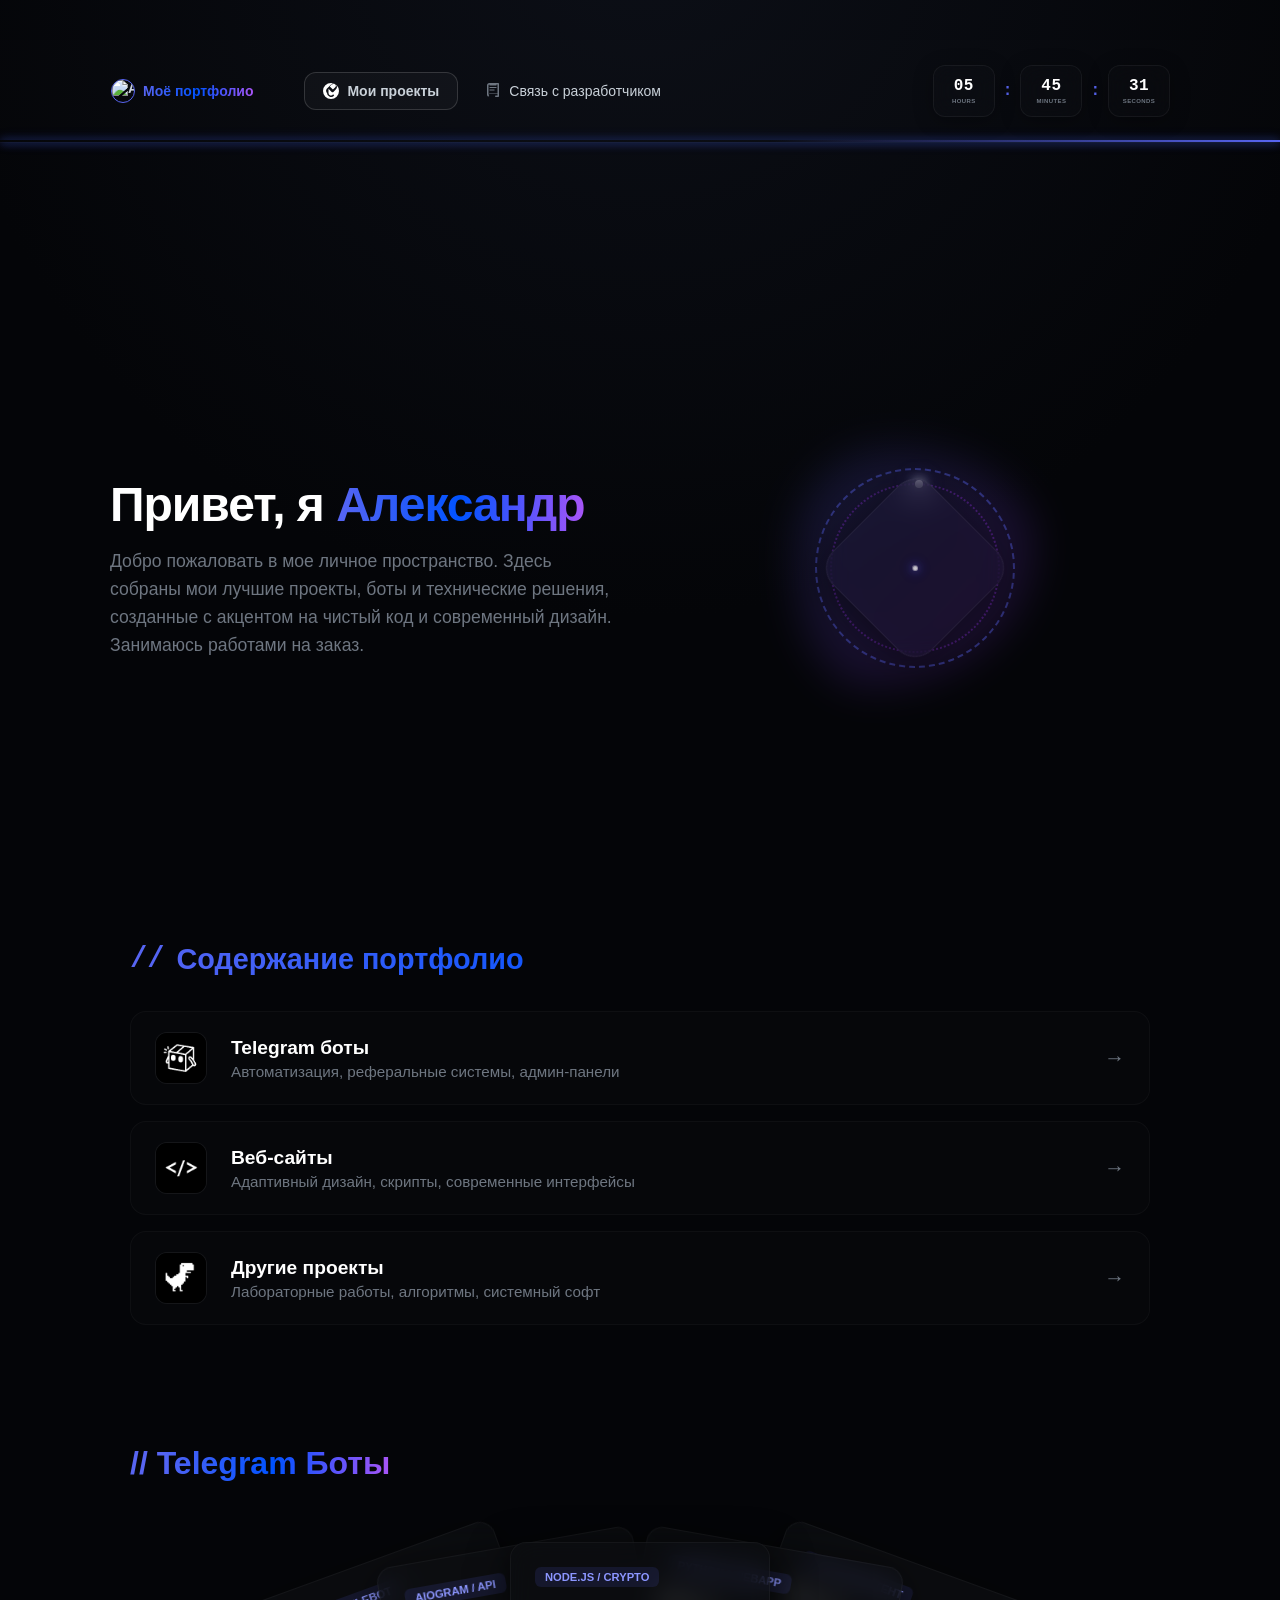
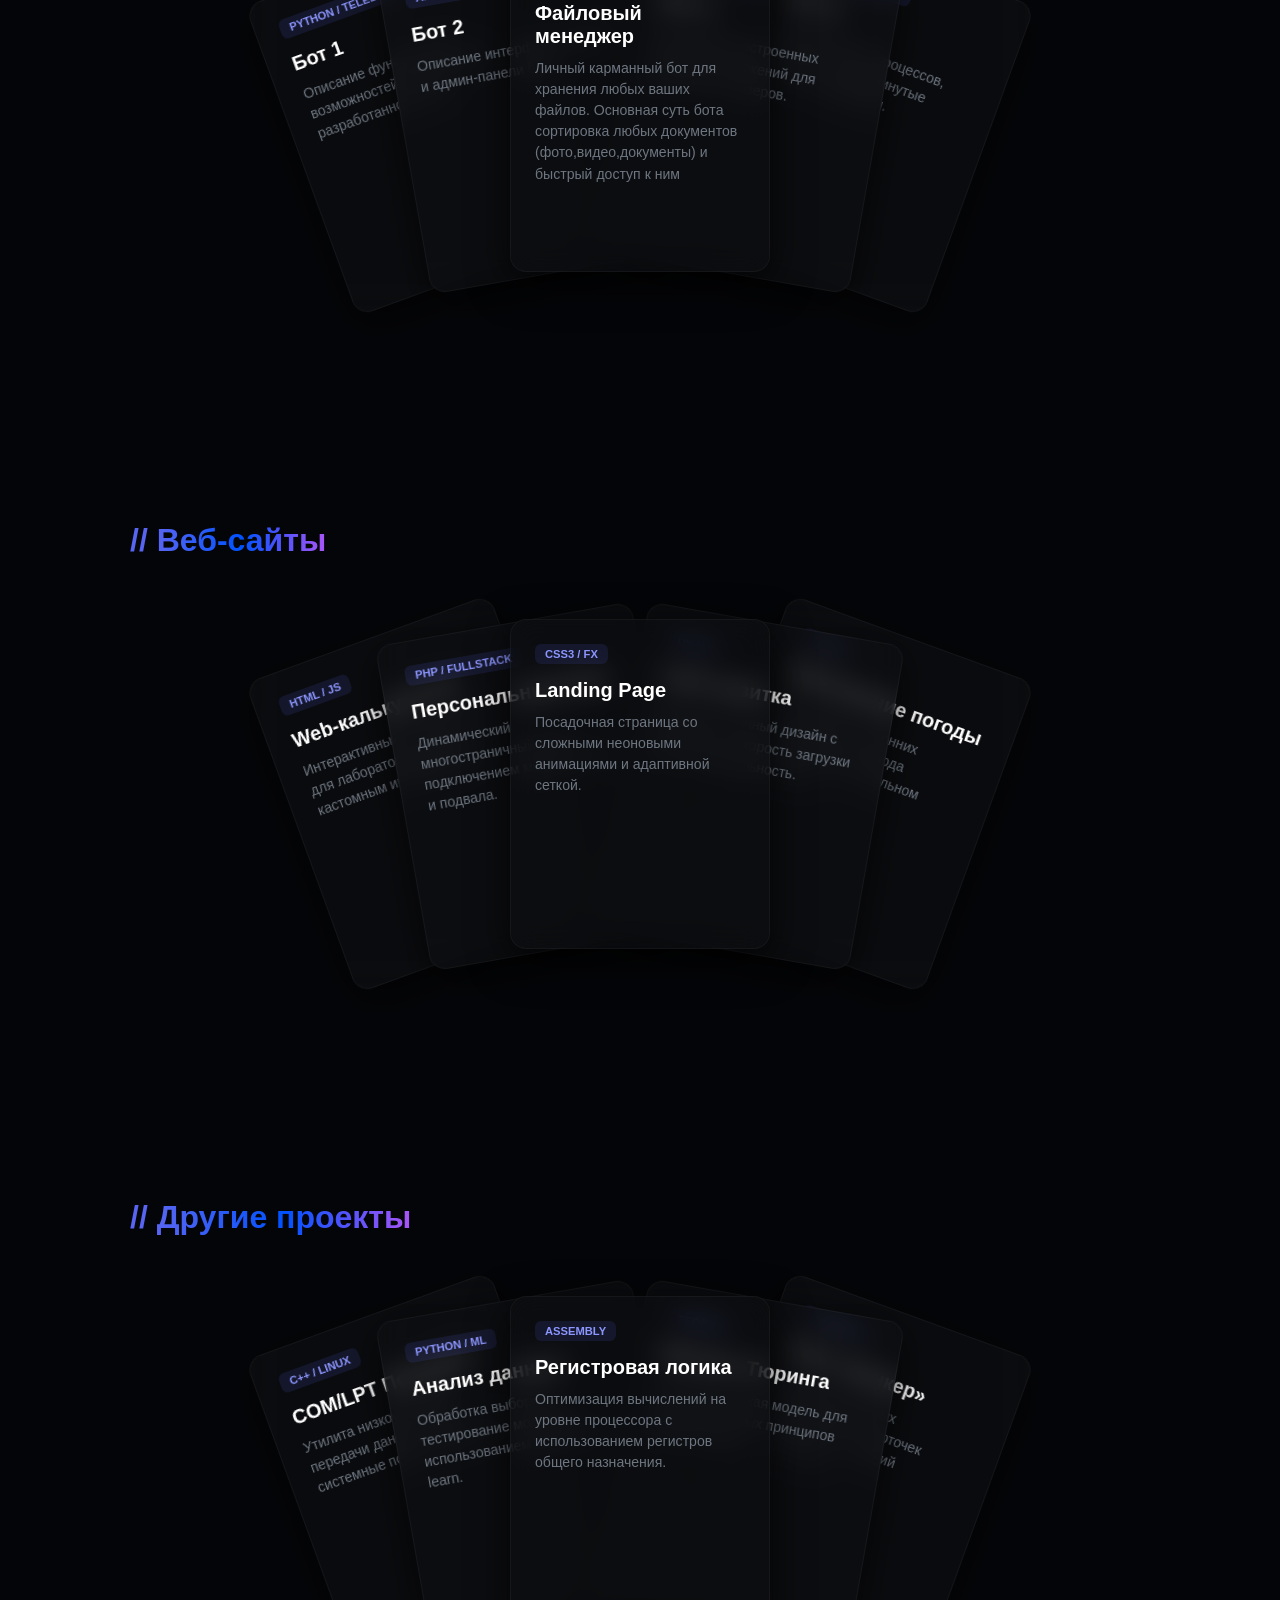
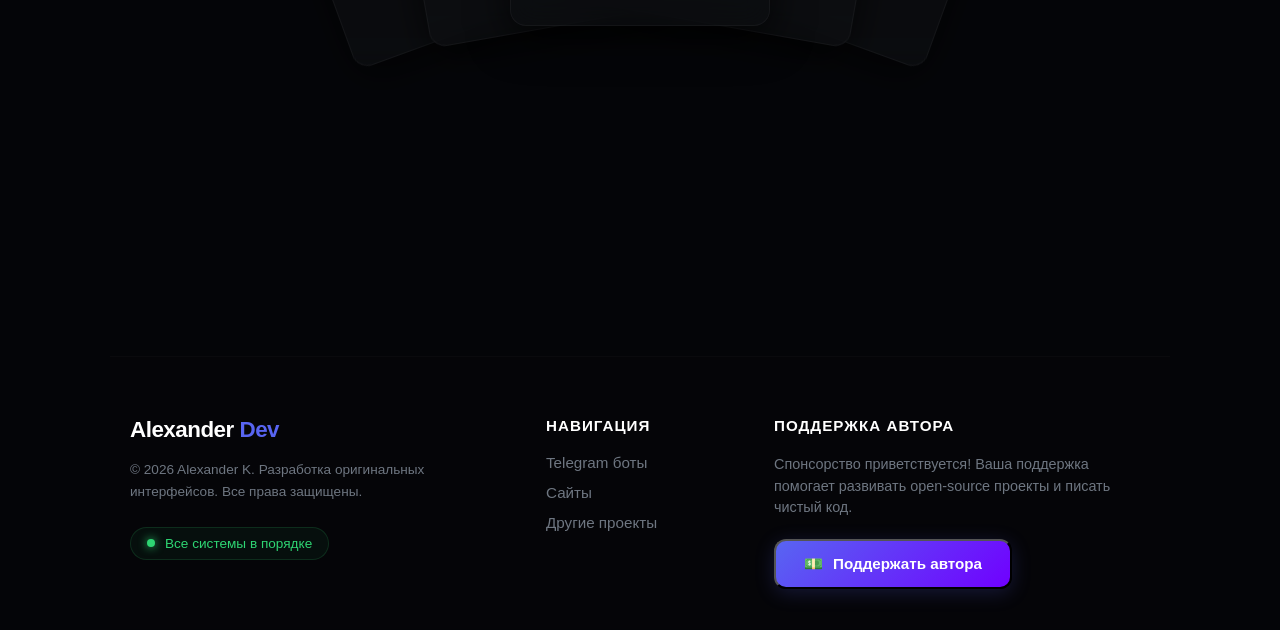
==== commit 0dd4fb4b: "Update index.html" ====
--- a/index.html
+++ b/index.html
@@ -25,24 +25,22 @@
     <div class="gh-container">
         
         <div class="gh-nav-block">
-            <div class="gh-nav-item brand">
-                <svg class="gh-icon" viewBox="0 0 16 16" width="18" height="18">
-                    <path fill="currentColor" d="M10.561 8.073a.75.75 0 1 1-1.122-1.001 2.22 2.22 0 0 0 .561-1.447c0-1.176-.856-2.125-2-2.125s-2 .949-2 2.125c0 .554.214 1.057.561 1.447a.75.75 0 1 1-1.122 1.001A3.72 3.72 0 0 1 4.5 5.625C4.5 3.632 6.058 2 8 2s3.5 1.632 3.5 3.625c0 .927-.348 1.771-.939 2.448Z"></path>
-                    <path fill="currentColor" d="M8 0a8 8 0 1 1 0 16A8 8 0 0 1 8 0ZM1.5 8a6.5 6.5 0 1 0 13 0 6.5 6.5 0 0 0-13 0Z"></path>
-                </svg>
-                <span>Моё портфолио</span>
-            </div>
+           <div class="gh-nav-item brand">
+         <img src="images/my-photo.png" alt="Александр" class="nav-avatar">
+        <span class="shimmer-text">Моё портфолио</span>
+        </div>
             
             <nav class="gh-nav-links">
                 <a href="index.html" class="gh-nav-item active">
                     <svg class="gh-icon" viewBox="0 0 16 16" width="16" height="16">
-                        <path fill="currentColor" d="M2 2.5A2.5 2.5 0 0 1 4.5 0h8.75a.75.75 0 0 1 .75.75v12.5a.75.75 0 0 1-.75.75h-2.5a.75.75 0 1 1 0-1.5h1.75v-2h-8a1 1 0 0 0-.714 1.7.75.75 0 1 1-1.072 1.05A2.495 2.495 0 0 1 2 11.5Zm10.5 7V1.5h-8a1 1 0 0 0-1 1v8.5c0 .193.055.373.15.526A2.487 2.487 0 0 1 4.5 10h8ZM4.5 1.5h7v1h-7v-1Zm0 2.5h7v1h-7v-1Zm0 2.5h5v1h-5v-1Z"></path>
+                        <path fill="currentColor" d="M8 16A8 8 0 1 1 8 0a8 8 0 0 1 0 16ZM4 5v5a4 4 0 0 0 7.172 2.427l-1.06-1.06A2.5 2.5 0 0 1 5.5 10V5.78l3.15 3.15a1.25 1.25 0 0 0 1.768 0l2.333-2.333a3.5 3.5 0 0 0-4.95-4.95l-3 3A3.5 3.5 0 0 0 4 10Zm5.44-3.56a2 2 0 0 1 2.828 2.828l-2.334 2.334L6.78 3.44l2.334-2.334L9.44 1.44Z"></path>
                     </svg>
                     <span>Мои проекты</span>
                 </a>
                 <a href="contacts.html" class="gh-nav-item">
                     <svg class="gh-icon" viewBox="0 0 16 16" width="16" height="16">
-                        <path fill="currentColor" d="M8 16A8 8 0 1 1 8 0a8 8 0 0 1 0 16ZM4 5v5a4 4 0 0 0 7.172 2.427l-1.06-1.06A2.5 2.5 0 0 1 5.5 10V5.78l3.15 3.15a1.25 1.25 0 0 0 1.768 0l2.333-2.333a3.5 3.5 0 0 0-4.95-4.95l-3 3A3.5 3.5 0 0 0 4 10Zm5.44-3.56a2 2 0 0 1 2.828 2.828l-2.334 2.334L6.78 3.44l2.334-2.334L9.44 1.44Z"></path>
+                       <path fill="currentColor" d="M2 2.5A2.5 2.5 0 0 1 4.5 0h8.75a.75.75 0 0 1 .75.75v12.5a.75.75 0 0 1-.75.75h-2.5a.75.75 0 1 1 0-1.5h1.75v-2h-8a1 1 0 0 0-.714 1.7.75.75 0 1 1-1.072 1.05A2.495 2.495 0 0 1 2 11.5Zm10.5 7V1.5h-8a1 1 0 0 0-1 1v8.5c0 .193.055.373.15.526A2.487 2.487 0 0 1 4.5 10h8ZM4.5 1.5h7v1h-7v-1Zm0 2.5h7v1h-7v-1Zm0 2.5h5v1h-5v-1Z"></path>
+                        
                     </svg>
                     <span>Связь с разработчиком</span>
                 </a>
@@ -73,7 +71,7 @@
         
          <section class="hero">
             <div class="hero-info">
-                <h1>Привет, я <span>Александр</span></h1>
+                <h1>Привет, я <span class="shimmer-text">Александр</span></h1>
                 <p>Добро пожаловать в мое личное пространство. Здесь собраны мои лучшие проекты, боты и технические решения, созданные с акцентом на чистый код и современный дизайн. Занимаюсь работами на заказ.</p>
             </div>
             <div class="hero-visual">
@@ -91,7 +89,7 @@
         </section>
 <section class="content-navigation-section">
     <div class="section-container">
-        <h2 class="section-title-mini">Содержание портфолио</h2>
+        <h4 class="section-title shimmer-text">Содержание портфолио</h4>
         <div class="content-nav-grid">
             
             <a href="#tg-bots" class="content-nav-card">
@@ -133,7 +131,9 @@
 
 <section id="tg-bots" class="projects-section">
     <div class="section-container">
-        <h2 class="section-main-title"><span class="accent-slashes">//</span> Telegram Боты</h2>
+        <h2 class="section-main-title">
+    <span class="accent-slashes">//</span> <span class="shimmer-text">Telegram Боты</span>
+        </h2>
         <div class="carousel-deck tg-deck">
             <div class="carousel-card c1">
                 <div class="card-glow"></div>
@@ -181,7 +181,9 @@
 
 <section id="web-sites" class="projects-section">
     <div class="section-container">
-        <h2 class="section-main-title"><span class="accent-slashes">//</span> Разработка Web-сайтов</h2>
+        <h2 class="section-main-title">
+    <span class="accent-slashes">//</span> <span class="shimmer-text">Веб-сайты</span>
+        </h2>
         <div class="carousel-deck web-deck">
             <div class="carousel-card c1">
                 <div class="card-glow"></div>
@@ -229,7 +231,9 @@
 
 <section id="other-projects" class="projects-section">
     <div class="section-container">
-        <h2 class="section-main-title"><span class="accent-slashes">//</span> Другие проекты и Инженерия</h2>
+        <h2 class="section-main-title">
+    <span class="accent-slashes">//</span> <span class="shimmer-text">Другие проекты</span>
+        </h2>
         <div class="carousel-deck other-deck">
             <div class="carousel-card c1">
                 <div class="card-glow"></div>
--- a/style.css
+++ b/style.css
@@ -1,5 +1,5 @@
 /* ==========================================================================
-   1. ПЕРЕМЕННЫЕ И УЛЬТРА-ТЕМНЫЙ ГЛУБОКИЙ ФОН
+   1. ПЕРЕМЕННЫЕ И ТЕМНЫЙ ФОН
    ========================================================================== */
 :root {
     --bg-color: #040508; 
@@ -47,7 +47,7 @@
 }
 
 /* ==========================================================================
-   2. ЕДИНАЯ НАДЁЖНАЯ ШАПКА (ИНТЕГРИРОВАННЫЙ ДИЗАЙН)
+   2. ЕДИНАЯ ШАПКА
    ========================================================================== */
 .gh-header {
     position: relative; 
@@ -150,7 +150,7 @@
 }
 
 /* ==========================================================================
-   3. ВСТРОЕННЫЕ ГОРИЗОНТАЛЬНЫЕ ЧАСЫ (БЕЗ FIXED ПОЗИЦИОНИРОВАНИЯ)
+   3. ВСТРОЕННЫЕ ГОРИЗОНТАЛЬНЫЕ ЧАСЫ
    ========================================================================== */
 .floating-clock-container {
     display: flex;
@@ -264,7 +264,7 @@
 }
 
 /* ==========================================================================
-   5. ГЛАВНЫЙ БЛОК (HERO) И КВАНТОВОЕ НЕОНОВОЕ ЯДРО
+   5. ГЛАВНЫЙ БЛОК И НЕОНОВОЕ ЯДРО
    ========================================================================== */
 .hero { 
     min-height: 70vh; 
@@ -468,7 +468,7 @@
 .btn-custom-photo { width: 22px; height: 22px; object-fit: contain; border-radius: 50%; pointer-events: none; }
 
 /* ==========================================================================
-   8. ОБЩИЕ СТИЛИ ДЛЯ ВСЕХ ВЕЕРНЫХ КАРУСЕЛЕЙ (ПОД ТВОЙ HTML)
+   8. ОБЩИЕ СТИЛИ ДЛЯ ВСЕХ ВЕЕРНЫХ КАРУСЕЛЕЙ
    ========================================================================== */
 .projects-section {
     padding: 60px 0;
@@ -499,14 +499,14 @@
     height: 330px;  
     padding: 24px;  
     
-    /* ИЗМЕНЕНО: Сделали фон полупрозрачным (0.65 вместо плотного цвета) */
+    /* Полупрозрачный фон */
     background-color: rgba(13, 14, 18, 0.65); 
     
-    /* Твои границы теперь будут мягко подсвечивать прозрачную карту */
+    /* Границы теперь будут мягко подсвечивать прозрачную карту */
     border: 1px solid rgba(255, 255, 255, 0.04);
     border-radius: 16px; 
     
-    /* Эффект размытия заднего плана (чтобы контент под картами мягко размывался) */
+    /* Эффект размытия заднего плана */
     backdrop-filter: blur(14px);
     -webkit-backdrop-filter: blur(14px);
     
@@ -517,7 +517,6 @@
                 border-color 0.4s ease, 
                 box-shadow 0.4s ease, 
                 background-color 0.4s ease;
-}
 }
 
 /* Стили для контента внутри карточки */
@@ -632,7 +631,6 @@
     }
 }
 
-
 /* ==========================================================================
    9. СТИЛИ ДЛЯ СОДЕРЖАНИЯ (CONTENT NAV) С КАРТИНКАМИ В ПАПКЕ IMAGES
    ========================================================================== */
@@ -783,7 +781,7 @@
     .slide-social-btn { width: auto !important; border-radius: 12px; padding-right: 10px; border-color: var(--btn-color); }
     .btn-sliding-text { opacity: 1; transform: translateX(0); }
 
-    /* Общий сброс для всех контейнеров каруселей на мобилках */
+    /* Общий сброс для всех контейнеров каруселей для мобильной версии */
     .carousel-container { 
         padding: 20px 0; 
     }
@@ -797,7 +795,7 @@
         gap: 20px; 
     }
     
-    /* Сбрасываем абсолютное позиционирование для карточек на мобилках */
+    /* Сбрасываем абсолютное позиционирование для карточек для мобильной версии */
     .carousel-card { 
         position: relative !important; 
         left: auto !important;
@@ -811,14 +809,14 @@
         box-shadow: 0 6px 20px rgba(0, 0, 0, 0.5);
     }
     
-    /* Отключаем смещение при наведении на мобилках */
+    /* Отключаем смещение при наведении для мобильной версии */
     .deck-bots .c1:not(.active):hover, .deck-bots .c2:not(.active):hover, .deck-bots .c3:not(.active):hover, .deck-bots .c4:not(.active):hover, .deck-bots .c5:not(.active):hover,
     .deck-web .c1:not(.active):hover, .deck-web .c2:not(.active):hover, .deck-web .c3:not(.active):hover, .deck-web .c4:not(.active):hover, .deck-web .c5:not(.active):hover,
     .deck-other .c1:not(.active):hover, .deck-other .c2:not(.active):hover, .deck-other .c3:not(.active):hover, .deck-other .c4:not(.active):hover, .deck-other .c5:not(.active):hover {
         transform: translateY(-4px) !important;
     }
     
-    /* Кликнутая карточка на мобилке просто слегка подсвечивается без диких масштабов */
+    /* Кликнутая карточка для мобильной версии просто слегка подсвечивается без диких масштабов */
     .carousel-card.active { 
         transform: translateY(-6px) scale(1.02) !important; 
     }
@@ -831,7 +829,7 @@
    12. СТИЛИ ДЛЯ МОДАЛЬНОГО ОКНА ВТБ/СБП
    ========================================================================== */
 .donate-modal {
-    display: none; /* По умолчанию скрыто */
+    display: none;
     position: fixed;
     top: 0;
     left: 0;
@@ -945,14 +943,125 @@
     object-fit: contain;
 }
 
-/* Адаптив под мобилки */
+/* Адаптив для мобильной версии */
 @media (max-width: 576px) {
     .modal-grid { grid-template-columns: 1fr; gap: 20px; }
     .donate-modal-content { padding: 30px 20px; }
-    .modal-qr-block { order: -1; margin-bottom: 10px; } /* QR-код станет сверху на мобилке */
+    .modal-qr-block { order: -1; margin-bottom: 10px; } /* QR-код станет сверху на мобильной версии */
 }
 
 @keyframes fadeInModal {
     from { opacity: 0; transform: translateY(-20px); }
     to { opacity: 1; transform: translateY(0); }
 }
+.accent-slashes {
+    color: var(--accent-color, #5865f2); /* Цвета для // в названиях разделов и в донате */
+}
+.nav-avatar {
+    width: 24px;         /* Оптимальная ширина под размер шрифта */
+    height: 24px;        /* Такая же высота для идеального квадрата */
+    border-radius: 50%;  /* Делает фотографию полностью круглой */
+    object-fit: cover;   /* Пропорционально обрезает фото, если оно не квадратное */
+    border: 1.5px solid var(--accent-color, #0052ff); /* Твой акцентный неоновый ободок */
+    transition: transform 0.3s ease; /* Плавный эффект при наведении */
+}
+
+/* Эффект при наведении на элемент бренда */
+.gh-nav-item.brand:hover .nav-avatar {
+    transform: scale(1.3); /* Фото слегка увеличивается при наведении */
+}
+
+/* Красивый переливающийся градиентный текст */
+.shimmer-text {
+    /* Цветовая гамма: темно-синий/фиолетовый переходит в яркий неон и обратно */
+    background: linear-gradient(
+        90deg, 
+        #5865f2 0%, 
+        #0052ff 25%, 
+        #a855f7 50%, 
+        #0052ff 75%, 
+        #5865f2 100%
+    );
+    background-size: 200% auto; /* Растягиваем фон, чтобы было куда двигать */
+    -webkit-background-clip: text;
+    -webkit-text-fill-color: transparent;
+    background-clip: text;
+    text-fill-color: transparent;
+    
+    font-weight: 600; /* Делаем текст чуть плотнее, чтобы градиент лучше читался */
+    
+    /* Запуск бесконечной плавной анимации (двигается за 3 секунды) */
+    animation: shimmerEffect 3s linear infinite;
+}
+
+/* Анимация смещения градиента (эффект бегущей волны/точек) */
+@keyframes shimmerEffect {
+    0% {
+        background-position: 0% center;
+    }
+    100% {
+        background-position: 200% center;
+    }
+}
+
+/* Контейнер для комет, чтобы они не ломали скролл и были на фоне */
+.comet-container {
+    position: fixed;
+    top: 0;
+    left: 0;
+    width: 100vw;
+    height: 100vh;
+    position: fixed;
+    pointer-events: none; /* Чтобы сквозь них можно было кликать на кнопки */
+    z-index: 0;           /* Уводим на задний план, под текст и карточки */
+    overflow: hidden;
+}
+
+/* Сама комета */
+.comet {
+    position: absolute;
+    /* Наклон под углом для полета по диагонали (справа-сверху налево-вниз) */
+    transform: rotate(-45deg); 
+    /* Хвост кометы: от твоего акцентного сине-фиолетового к прозрачному */
+    background: linear-gradient(90deg, rgba(88, 101, 242, 1) 0%, rgba(0, 82, 255, 0.4) 50%, rgba(0, 0, 0, 0) 100%);
+    height: 2px; /* Толщина хвоста */
+    border-radius: 50%;
+    filter: drop-shadow(0 0 6px #0052ff); /* Эффект неонового свечения */
+    opacity: 0;
+    animation: flyComet 3s linear forwards;
+}
+
+/* Яркая точка-голова кометы */
+.comet::before {
+    content: '';
+    position: absolute;
+    left: 0;
+    top: 50%;
+    transform: translateY(-50%);
+    width: 4px;
+    height: 4px;
+    background: #fff; /* Белое ядро кометы */
+    border-radius: 50%;
+    box-shadow: 0 0 8px #fff, 0 0 15px #5865f2;
+}
+
+/* Анимация полета по диагонали со смещением и растворением */
+@keyframes flyComet {
+    0% {
+        opacity: 0;
+        transform: rotate(-45deg) translateX(0);
+        width: 0px;
+    }
+    10% {
+        opacity: 0.8;
+        width: 80px; /* Длина хвоста в полете */
+    }
+    90% {
+        opacity: 0.8;
+    }
+    100% {
+        opacity: 0;
+        transform: rotate(-45deg) translateX(-1000px); /* Дистанция полета */
+        width: 120px;
+    }
+}
